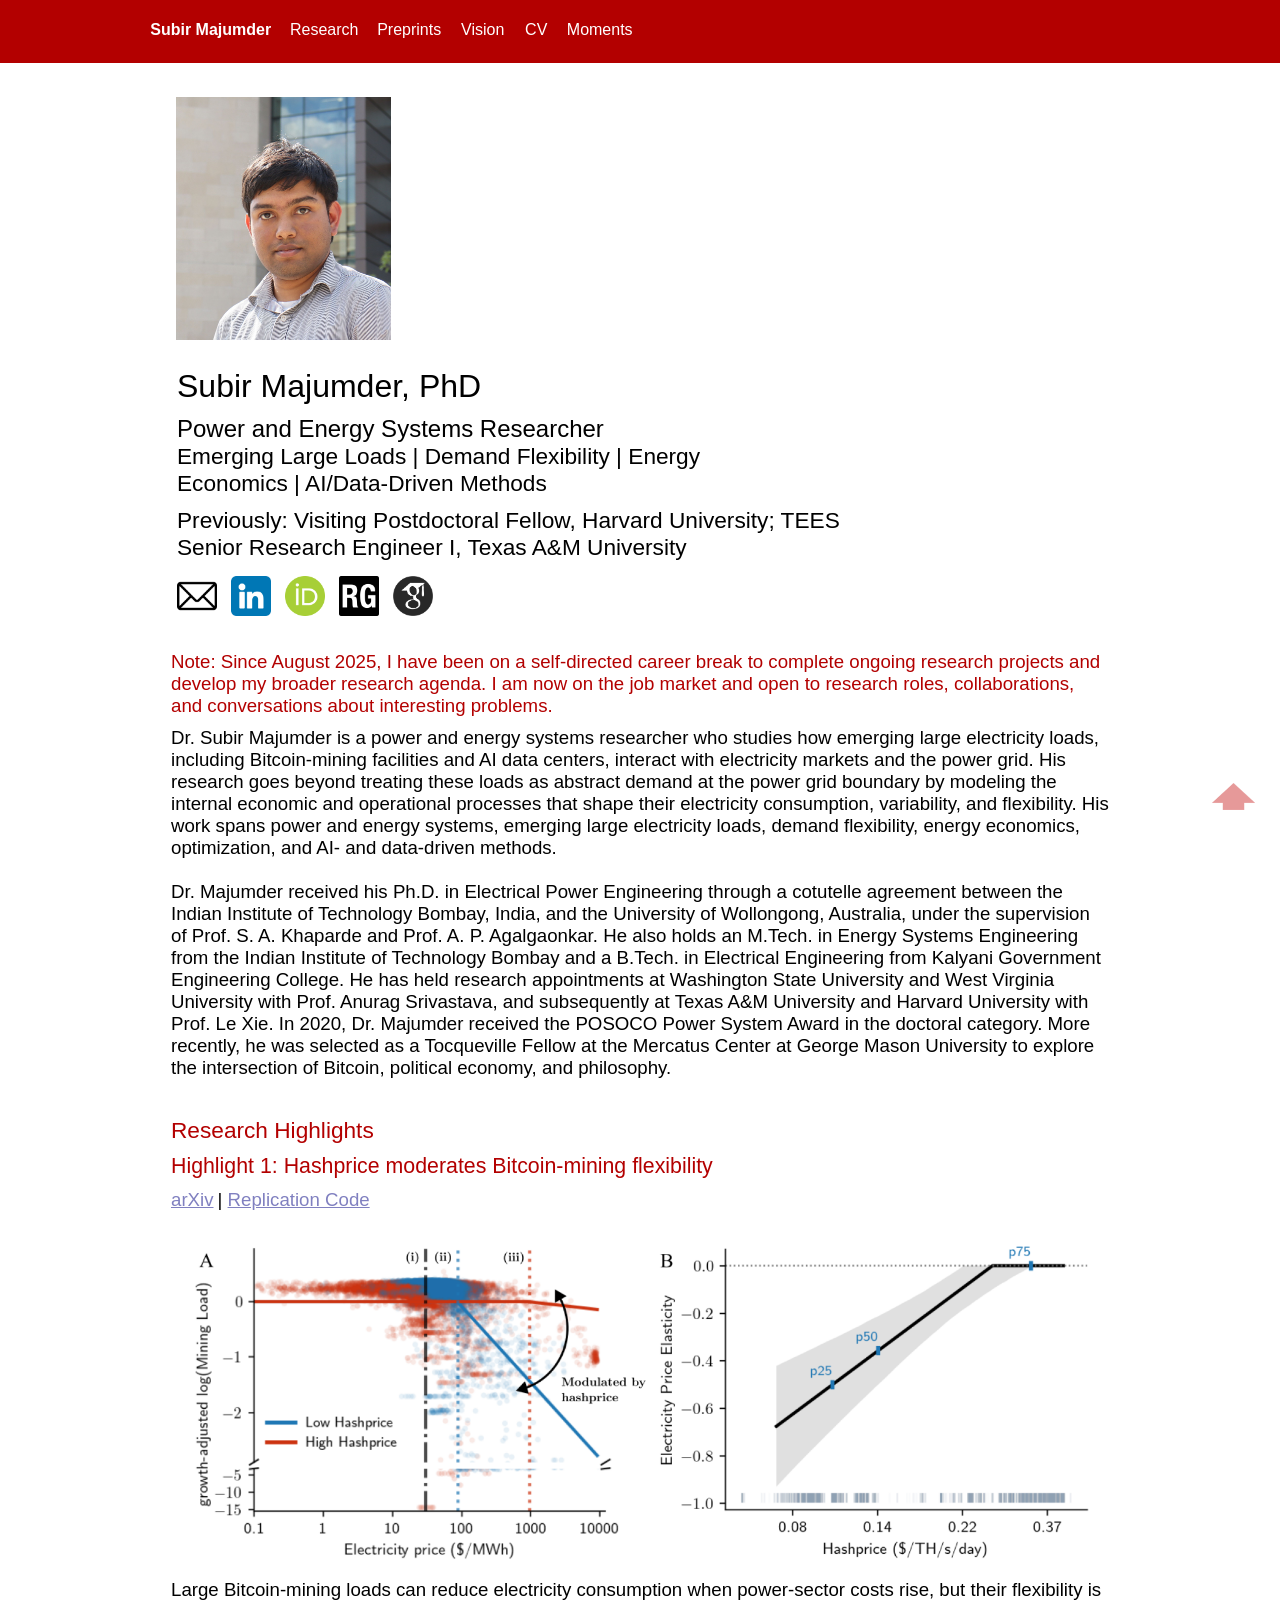
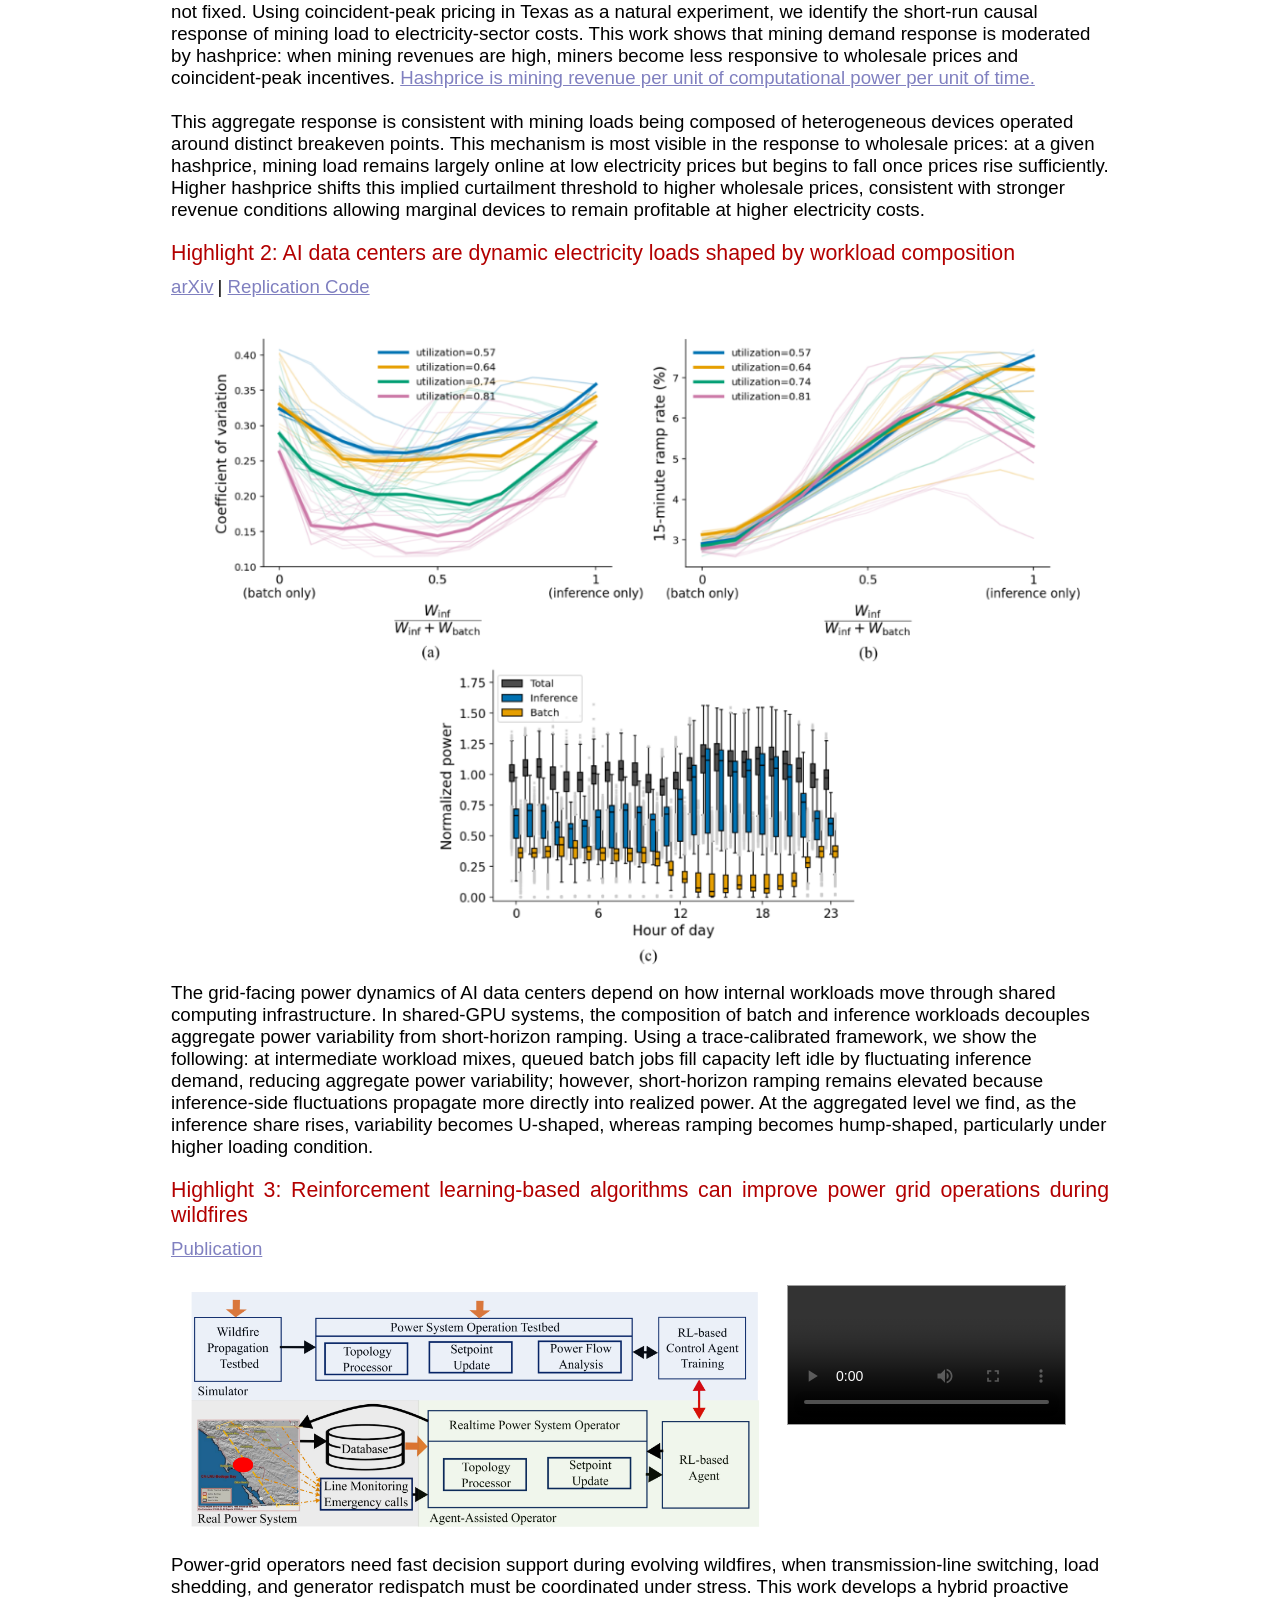
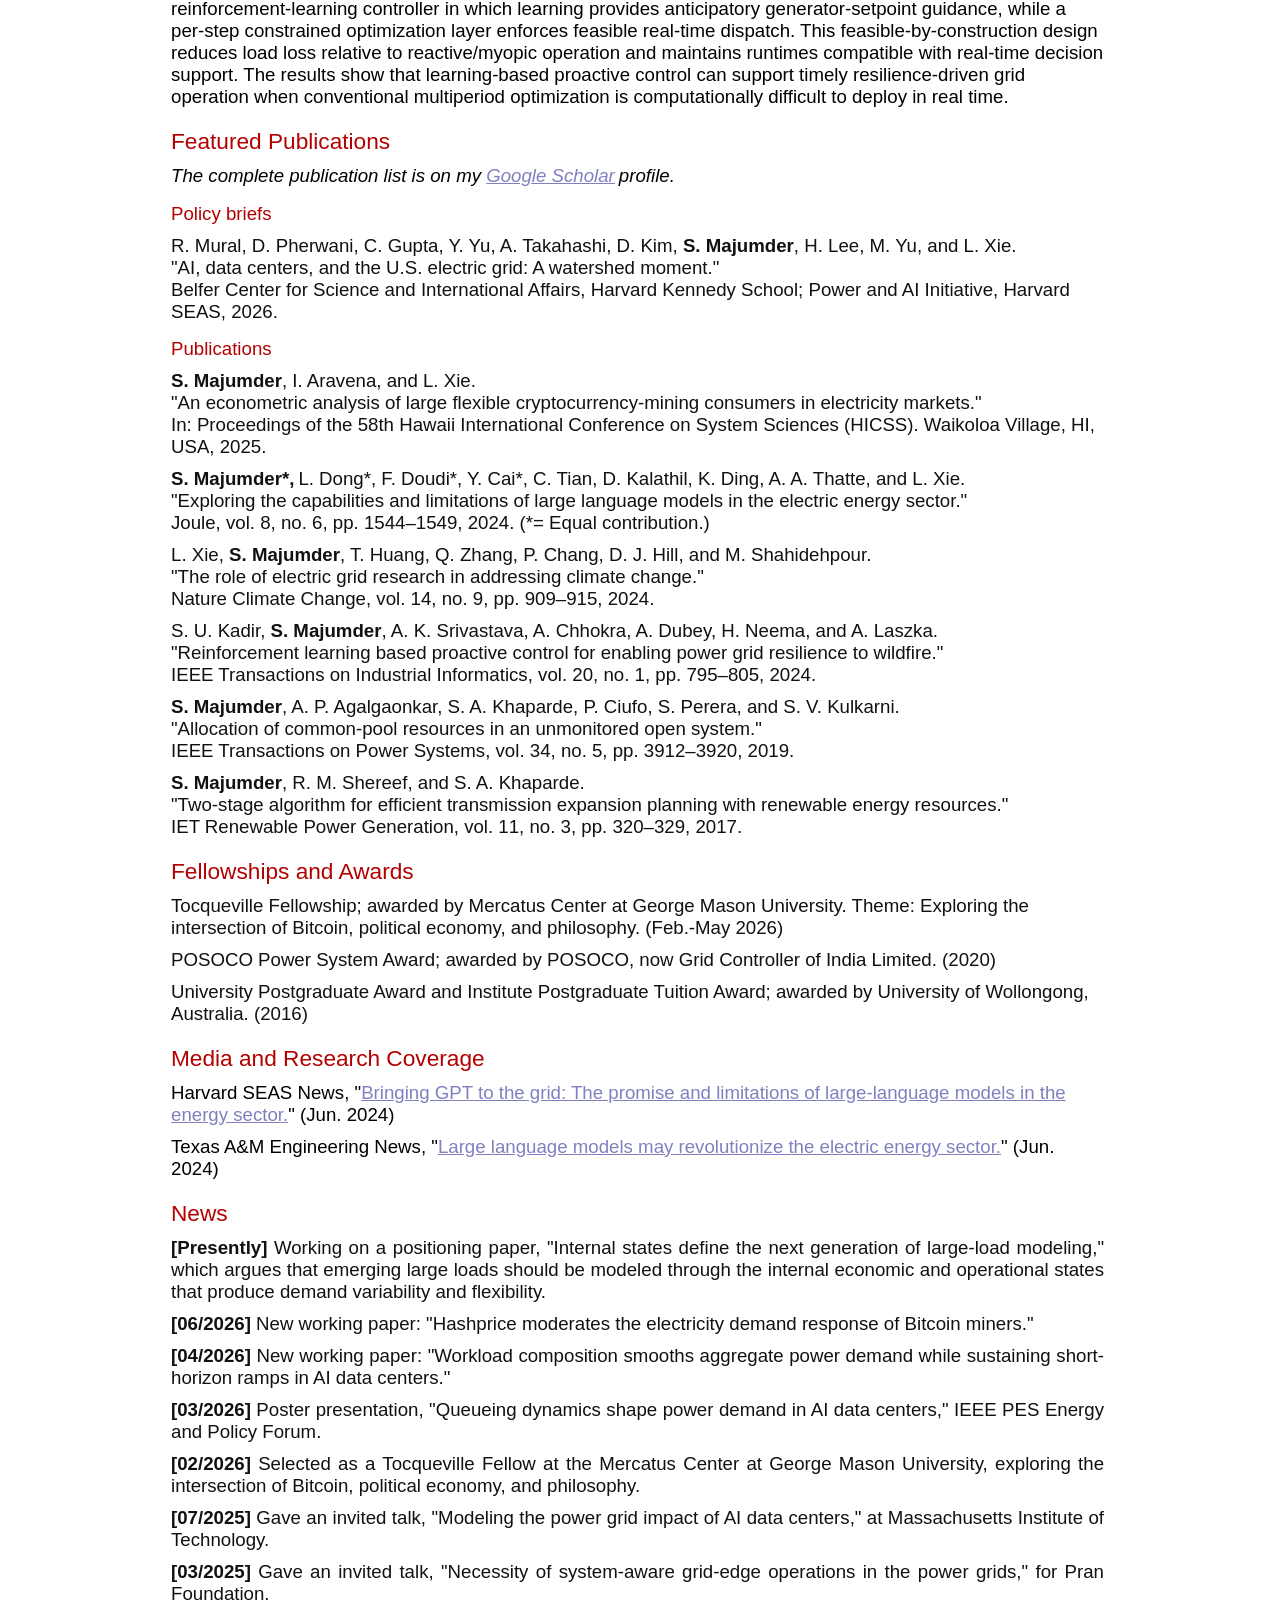
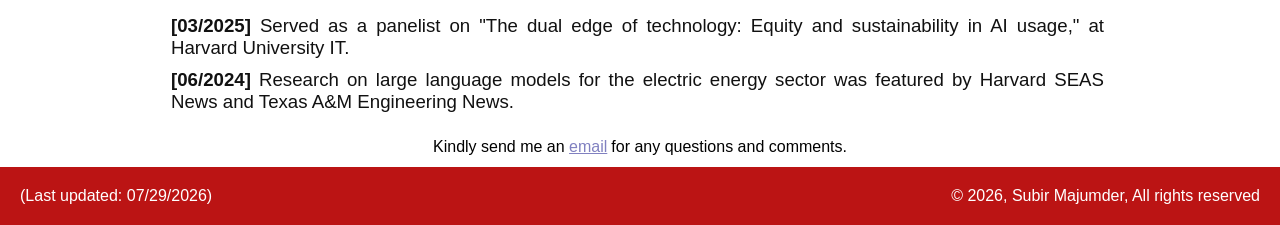
==== index.html @ d14f9941 "Add files via upload" ====
<!DOCTYPE html>
<html lang="en-US"> 
<head>
	<meta charset="utf-8">
	<meta name="viewport" content="width=device-width, initial-scale=1">
	<meta name="generator" content="RocketCake">
<script type="application/ld+json">
{
  "@context": "https://schema.org",
  "@type": "ProfilePage",
  "@id": "https://subirmajumder.com/#profilepage",
  "url": "https://subirmajumder.com/",
  "name": "Subir Majumder | Power and Energy Systems Researcher",
  "mainEntity": {
    "@type": "Person",
    "@id": "https://subirmajumder.com/#subir-majumder",
    "name": "Subir Majumder",
    "honorificSuffix": "PhD",
    "jobTitle": "Power and Energy Systems Researcher",
    "url": "https://subirmajumder.com/",
    "image": {"@type": "ImageObject", "url": "https://subirmajumder.com/files/photo_of_subir_majumder_power_and_energy_systems_researcher.png"},
    "description": "Subir Majumder develops behaviorally realistic models for modern power grids. His research studies how real energy-system actors respond to incentives and constraints, and how those responses propagate through power-grid congestion, planning, and market outcomes.",
    "knowsAbout": [
      "Power systems",
      "Energy economics",
      "Electricity markets",
      "Demand flexibility",
      "Emerging large electricity loads",
      "AI data centers electricity demand",
      "Bitcoin mining electricity demand",
      "Causal inference",
      "Transmission planning",
      "Power grid resilience",
      "Distributed energy resources"
    ],
    "sameAs": [
      "https://orcid.org/0000-0003-0237-8376",
      "https://scholar.google.com/citations?hl=en&user=xKdq90MAAAAJ",
      "https://www.linkedin.com/in/subirmajumder06672/",
      "https://www.researchgate.net/profile/Subir-Majumder-2",
      "https://www.webofscience.com/wos/author/record/3773933",
      "https://www.semanticscholar.org/author/Subir-Majumder/2267739536",
      "https://www.wikidata.org/wiki/Q131841349"
    ]
  }
}
</script>

<meta property="og:title" content="Subir Majumder | Power and Energy Systems Researcher">
<meta property="og:description" content="Subir Majumder studies emerging large electricity loads, demand flexibility, energy economics, and AI/data-driven methods for power and energy systems.">
<meta property="og:type" content="profile">
<meta property="og:url" content="https://subirmajumder.com/">
<meta property="og:image" content="https://subirmajumder.com/files/photo_of_subir_majumder_power_and_energy_systems_researcher.png">
<meta name="twitter:card" content="summary_large_image">

<meta name="description" content="Subir Majumder, PhD, is a power and energy systems researcher studying emerging large electricity loads, energy economics, and AI/data-driven methods.">
<link rel="canonical" href="https://subirmajumder.com/">
<link rel="icon" type="image/x-icon" href="favicon.ico">

	<title>Subir Majumder | Power and Energy Systems Researcher</title>
	<meta name="keywords" content="Subir Majumder, power systems, energy economics, emerging large loads, AI data centers, Bitcoin mining, demand flexibility, AI and data-driven methods, causal inference, power grid resilience, power system planning" />
	<link rel="stylesheet" type="text/css" href="index_html.css?h=e7cb3d77">
</head>
<body>
<div class="textstyle1">
<div id="container_76e14b1"><div id="container_76e14b1_padding" ><div class="textstyle2"><div id="container_5b9f01e"><div class="textstyle1"><div id="menu_37724ad4"><div  class="menuholder1"><a href="javascript:void(0);" tabindex="-1" aria-label="&#8801;" >
	<div id="menuentry_6361221a"  class="menustyle1 menu_37724ad4_mainMenuEntry mobileEntry">
		<div class="menuentry_text1">
  <span class="textstyle3">&#8801;</span>
		</div>
	</div>
</a>
<a href="index.html#top_index" style="text-decoration:none" tabindex="-1">
	<div id="menuentry_3429f2c6"  class="menustyle2 menu_37724ad4_mainMenuEntry normalEntry">
		<div class="menuentry_text2">
  <span class="textstyle4">Subir Majumder</span>
		</div>
	</div>
</a>
<a href="index.html#research_link" style="text-decoration:none" tabindex="-1">
	<div id="menuentry_7f2cc2bd"  class="menustyle3 menu_37724ad4_mainMenuEntry normalEntry">
		<div class="menuentry_text3">
  <span class="textstyle5">Research</span>
		</div>
	</div>
</a>
<a href="preprints.html" style="text-decoration:none" tabindex="-1">
	<div id="menuentry_5da733e5"  class="menustyle4 menu_37724ad4_mainMenuEntry normalEntry">
		<div class="menuentry_text3">
  <span class="textstyle5">Preprints</span>
		</div>
	</div>
</a>
<a href="vision.html" style="text-decoration:none" tabindex="-1">
	<div id="menuentry_56fb2974"  class="menustyle5 menu_37724ad4_mainMenuEntry normalEntry">
		<div class="menuentry_text3">
  <span class="textstyle5">Vision</span>
		</div>
	</div>
</a>
<a href="cv.html" style="text-decoration:none" tabindex="-1">
	<div id="menuentry_6fab26cd"  class="menustyle6 menu_37724ad4_mainMenuEntry normalEntry">
		<div class="menuentry_text3">
  <span class="textstyle5">CV</span>
		</div>
	</div>
</a>
<a href="moments.html" style="text-decoration:none" tabindex="-1">
	<div id="menuentry_377f9bd"  class="menustyle7 menu_37724ad4_mainMenuEntry normalEntry">
		<div class="menuentry_text3">
  <span class="textstyle5">Moments</span>
		</div>
	</div>
</a>

	<script type="text/javascript" src="files/wsp_menu.js"></script>
	<script type="text/javascript">
		var js_menu_37724ad4= new wsp_menu('menu_37724ad4', 'menu_37724ad4', 10, null, true, {generateAriaLabels: true, setUsefulTabIndices: true, mobileMenuIsFullscreen: true, mobileMenuCloseButtonColor: '#C8C8C8', menuPaddingUsed: 10, mobileMenuAnimations: ['fadeMenus'], closeWhenMouseOut: false} );

		js_menu_37724ad4.createMenuForItem('menuentry_6361221a', ["  <span class=\"textstyle6\">Subir Majumder</span> ", 'index.html#top_index', '',
		                                   "  <span class=\"textstyle6\">Research</span> ", 'index.html#research_link', '',
		                                   "  <span class=\"textstyle6\">Preprints</span> ", 'preprints.html', '',
		                                   "  <span class=\"textstyle6\">Vision</span> ", 'vision.html', '',
		                                   "  <span class=\"textstyle6\">CV</span> ", 'cv.html', '',
		                                   "  <span class=\"textstyle6\">Moments</span> ", 'moments.html', '']
		                                   , true);
		js_menu_37724ad4.createMenuForItem('menuentry_3429f2c6', []);
		js_menu_37724ad4.createMenuForItem('menuentry_7f2cc2bd', []);
		js_menu_37724ad4.createMenuForItem('menuentry_5da733e5', []);
		js_menu_37724ad4.createMenuForItem('menuentry_56fb2974', []);
		js_menu_37724ad4.createMenuForItem('menuentry_6fab26cd', []);
		js_menu_37724ad4.createMenuForItem('menuentry_377f9bd', []);

	</script>
</div></div></div>
</div></div>
<div style="clear:both"></div></div></div>  </div>
<div class="textstyle2">
<div id="container_552408e5"><div id="container_552408e5_padding" ><div class="textstyle1"><div id="container_73b30d23"><div class="textstyle1"><div id="anchor_663758dc"><a name="top_index"></a></div>
<span class="textstyle7"><br/></span><div id="container_2a61ec85"><div id="container_2a61ec85_padding" ><div class="textstyle1"><div id="container_5582b55d"><div id="container_5582b55d_padding" ><div class="textstyle1"><img src="files/subir_majumder.jpg" id="img_4e73bd93" alt="Subir Majumder, power and energy systems researcher" title="Subir Majumder, power and energy systems researcher" /></div>
<div style="clear:both"></div></div></div><div id="container_36587bb1"><div id="container_36587bb1_padding" ><div class="textstyle1"><div id="container_35b02c28"><div id="container_35b02c28_padding" ><div class="textstyle1"><div id="container_676b9e73"><div id="container_676b9e73_padding" ><div class="textstyle1"><h1 id="heading_75d46a7">Subir Majumder, PhD</h1></div>
<div style="clear:both"></div></div></div><div id="container_3b80eab8"><div id="container_3b80eab8_padding" ><div class="textstyle1"><h2 id="heading_71f9538b">Power and Energy Systems Researcher</h2>  <span class="textstyle8"><br/>Emerging Large Loads | Demand Flexibility | Energy Economics | AI/Data-Driven Methods<br/></span>
</div>
<div style="clear:both"></div></div></div><div id="container_5e7d0601"><div id="container_5e7d0601_padding" ><div class="textstyle1">  <span class="textstyle8">Previously: Visiting Postdoctoral Fellow, Harvard University; TEES Senior Research Engineer I, Texas A&amp;M University<br/></span>
</div>
</div></div><div id="container_69faefac"><div id="container_69faefac_padding" ><div class="textstyle1"><div id="container_76658432"><div id="container_76658432_padding" ><div class="textstyle1">  <a href="mailto:research@subirmajumder.com" target="_blank"><img src="files/mail.png" id="img_584ee4b0" alt="Email" title="Email" border="0" /></a>
  <a href="https://www.linkedin.com/in/subirmajumder06672/" target="_blank"><img src="files/linkedin.png" id="img_5cc14121" alt="Linkedin" title="Linkedin" border="0" /></a>
  <a href="https://orcid.org/0000-0003-0237-8376" target="_blank"><img src="files/orcid.png" id="img_2ed47a2b" alt="ORCID" title="ORCID" border="0" /></a>
  <a href="https://www.researchgate.net/profile/Subir-Majumder-2" target="_blank"><img src="files/researchgate.png" id="img_46238aeb" alt="ResearchGate" title="ResearchGate" border="0" /></a>
  <a href="https://scholar.google.com/citations?hl=en&user=xKdq90MAAAAJ" target="_blank"><img src="files/googlescholar.png" id="img_49f2294d" alt="Google Scholar" title="Google Scholar" border="0" /></a>
</div>
<div style="clear:both"></div></div></div></div>
<div style="clear:both"></div></div></div></div>
<div style="clear:both"></div></div></div></div>
<div style="clear:both"></div></div></div></div>
<div style="clear:both"></div></div></div></div>
</div><div id="container_551de3f4"><div id="container_551de3f4_padding" ><div class="textstyle1"><div id="container_4af313e1"><div class="textstyle1"><div id="container_764e56f6"><div id="container_764e56f6_padding" ><div class="textstyle1">  <span class="textstyle9">Note: Since August 2025, I have been on a self-directed career break to complete ongoing research projects and develop my broader research agenda. I am now on the job market and open to research roles, collaborations, and conversations about interesting problems. <br/></span>
</div>
</div></div><div id="container_79deed77"><div id="container_79deed77_padding" ><div class="textstyle1">  <span class="textstyle10">Dr. Subir Majumder is a power and energy systems researcher who studies how emerging large electricity loads, including Bitcoin-mining facilities and AI data centers, interact with electricity markets and the power grid. His research goes beyond treating these loads as abstract demand at the power grid boundary by modeling the internal economic and operational processes that shape their electricity consumption, variability, and flexibility. His work spans power and energy systems, emerging large electricity loads, demand flexibility, energy economics, optimization, and AI- and data-driven methods.<br/> <br/>Dr. Majumder received his Ph.D. in Electrical Power Engineering through a cotutelle agreement between the Indian Institute of Technology Bombay, India, and the University of Wollongong, Australia, under the supervision of Prof. S. A. Khaparde and Prof. A. P. Agalgaonkar. He also holds an M.Tech. in Energy Systems Engineering from the Indian Institute of Technology Bombay and a B.Tech. in Electrical Engineering from Kalyani Government Engineering College. He has held research appointments at Washington State University and West Virginia University with Prof. Anurag Srivastava, and subsequently at Texas A&amp;M University and Harvard University with Prof. Le Xie. In 2020, Dr. Majumder received the POSOCO Power System Award in the doctoral category. More recently, he was selected as a Tocqueville Fellow at the Mercatus Center at George Mason University to explore the intersection of Bitcoin, political economy, and philosophy.</span>
</div>
</div></div></div>
</div></div>
<div style="clear:both"></div></div></div><div id="container_5db676ef"><div id="container_5db676ef_padding" ><div class="textstyle1"><div id="anchor_3ed8adb4"><a name="research_link"></a></div>
<div id="container_1f405828"><div id="container_1f405828_padding" ><div class="textstyle1"><h2 id="heading_1cab4bd">Research Highlights</h2></div>
<div style="clear:both"></div></div></div><div id="container_643da07c"><div id="container_643da07c_padding" ><div class="textstyle1"><h3 id="heading_17e97efb">Highlight 1: Hashprice moderates Bitcoin-mining flexibility</h3></div>
<div style="clear:both"></div></div></div><div id="container_26bf519f"><div id="container_26bf519f_padding" ><div class="textstyle1">  <span class="textstyle10"><a href="https://arxiv.org/abs/2606.00587" target="_blank" class="wsp1b8ee855">arXiv</a></span>
  <span class="textstyle10"> | </span>
  <span class="textstyle10"><a href="https://doi.org/10.5281/zenodo.20272757" target="_blank" class="wsp1b8ee855">Replication Code</a></span>
</div>
</div></div><div id="container_beceab"><div id="container_beceab_padding" ><div class="textstyle1"><img src="files/hashprice_moderates_mining_demand_response_to_electricity_prices.png" width="1597" height="593" id="img_796b6a88" alt="Bitcoin-mining load exhibits threshold-like wholesale-electricity-price responsiveness." title="Bitcoin-mining load exhibits threshold-like wholesale-electricity-price responsiveness." /></div>
<div style="clear:both"></div></div></div><div id="container_6b42228"><div id="container_6b42228_padding" ><div class="textstyle1">  <span class="textstyle10">Large Bitcoin-mining loads can reduce electricity consumption when power-sector costs rise, but their flexibility is not fixed. Using coincident-peak pricing in Texas as a natural experiment, we identify the short-run causal response of mining load to electricity-sector costs. This work shows that mining demand response is moderated by hashprice: when mining revenues are high, miners become less responsive to wholesale prices and coincident-peak incentives. </span>
  <span class="textstyle10"><a href="https://docs.luxor.tech/hashrateindex/hashprice" class="wsp1b8ee855">Hashprice is mining revenue per unit of computational power per unit of time. </a></span>
  <span class="textstyle10"><br/><br/>This aggregate response is consistent with mining loads being composed of heterogeneous devices operated around distinct breakeven points. This mechanism is most visible in the response to wholesale prices: at a given hashprice, mining load remains largely online at low electricity prices but begins to fall once prices rise sufficiently. Higher hashprice shifts this implied curtailment threshold to higher wholesale prices, consistent with stronger revenue conditions allowing marginal devices to remain profitable at higher electricity costs.<br/></span>
</div>
</div></div></div>
<div style="clear:both"></div></div></div><div id="container_163993fd"><div id="container_163993fd_padding" ><div class="textstyle1"><div id="container_3d093fdc"><div id="container_3d093fdc_padding" ><div class="textstyle1"><h3 id="heading_21563e35">Highlight 2: AI data centers are dynamic electricity loads shaped by workload composition</h3></div>
<div style="clear:both"></div></div></div><div id="container_709dbfbd"><div id="container_709dbfbd_padding" ><div class="textstyle1">  <span class="textstyle10"><a href="https://arxiv.org/abs/2604.10769" target="_blank" class="wsp1b8ee855">arXiv</a></span>
  <span class="textstyle10"> | </span>
  <span class="textstyle10"><a href="https://doi.org/10.5281/zenodo.19463785" target="_blank" class="wsp1b8ee855">Replication Code</a></span>
  <span class="textstyle10"> </span>
</div>
</div></div><div id="container_4585d871"><div id="container_4585d871_padding" ><div class="textstyle1"><img src="files/ai_data_centers_are_dynamic_electricity_loads_shaped_by_workload_composition.png" width="965" height="680" id="img_5f7c0261" alt="Hybrid AI data center power varies nonlinearly with workload composition" title="Hybrid AI data center power varies nonlinearly with workload composition" /></div>
<div style="clear:both"></div></div></div><div id="container_c1d776f"><div id="container_c1d776f_padding" ><div class="textstyle1">  <span class="textstyle10">The grid-facing power dynamics of AI data centers depend on how internal workloads move through shared computing infrastructure. In shared-GPU systems, the composition of batch and inference workloads decouples aggregate power variability from short-horizon ramping. Using a trace-calibrated framework, we show the following: at intermediate workload mixes, queued batch jobs fill capacity left idle by fluctuating inference demand, reducing aggregate power variability; however, short-horizon ramping remains elevated because inference-side fluctuations propagate more directly into realized power. At the aggregated level we find, as the inference share rises, variability becomes U-shaped, whereas ramping becomes hump-shaped, particularly under higher loading condition.<br/></span>
</div>
</div></div></div>
<div style="clear:both"></div></div></div><div id="container_3cbd9cba"><div id="container_3cbd9cba_padding" ><div class="textstyle1"><div id="container_3cb2c418"><div id="container_3cb2c418_padding" ><div class="textstyle1"><h3 id="heading_755b767a">Highlight 3: Reinforcement learning-based algorithms can improve power grid operations during wildfires</h3></div>
<div style="clear:both"></div></div></div><div id="container_3c62bcba"><div id="container_3c62bcba_padding" ><div class="textstyle1">  <span class="textstyle10"><a href="https://ieeexplore.ieee.org/abstract/document/10091911/" target="_blank" class="wsp1b8ee855">Publication</a></span>
  <span class="textstyle10"> </span>
</div>
</div></div><div id="container_3e2bedd0"><div id="container_3e2bedd0_padding" ><div class="textstyle1"><div id="container_72cd1e25"><div id="container_72cd1e25_padding" ><div class="textstyle1"><div id="container_4a63b54"><div id="container_4a63b54_padding" ><div class="textstyle1"><img src="files/reinforcement_learning_based_algorithms_can_improve_power_grid_operations_during__wildfires.png" width="1055" height="447" id="img_5cda6e48" alt="Overview of the hybrid reinforcement-learning framework integrating wildfire propagation with power-system operational response." title="Overview of the hybrid reinforcement-learning framework integrating wildfire propagation with power-system operational response." /></div>
<div style="clear:both"></div></div></div><div id="container_298007f1"><div id="container_298007f1_padding" ><div class="textstyle1"><video  id="video_50b1b37e" src="files/rl_control_wildfire_simulation_result.mp4" controls="controls"  autoplay="autoplay"  loop="true" >
Your browser does not support the video element.
</video></div>
<div style="clear:both"></div></div></div></div>
<div style="clear:both"></div></div></div><div id="container_16884fa5"><div id="container_16884fa5_padding" ><div class="textstyle1">  <span class="textstyle10">Power-grid operators need fast decision support during evolving wildfires, when transmission-line switching, load shedding, and generator redispatch must be coordinated under stress. This work develops a hybrid proactive reinforcement-learning controller in which learning provides anticipatory generator-setpoint guidance, while a per-step constrained optimization layer enforces feasible real-time dispatch. This feasible-by-construction design reduces load loss relative to reactive/myopic operation and maintains runtimes compatible with real-time decision support. The results show that learning-based proactive control can support timely resilience-driven grid operation when conventional multiperiod optimization is computationally difficult to deploy in real time.<br/></span>
</div>
</div></div></div>
<div style="clear:both"></div></div></div></div>
<div style="clear:both"></div></div></div><div id="container_4ac6bdc2"><div id="container_4ac6bdc2_padding" ><div class="textstyle1"><h2 id="heading_7be0224f"><span id="heading_7be0224f_padding" >Featured Publications</span></h2></div>
<div style="clear:both"></div></div></div><div id="container_7c297ee2"><div id="container_7c297ee2_padding" ><div class="textstyle1"><div id="container_7472631f"><div id="container_7472631f_padding" ><div class="textstyle1">  <span class="textstyle11">The complete publication list is on my </span>
  <span class="textstyle11"><a href="https://scholar.google.com/citations?hl=en&user=xKdq90MAAAAJ&view_op=list_works&sortby=pubdate" target="_blank" class="wsp1b8ee855">Google Scholar</a></span>
  <span class="textstyle11"> profile.</span>
</div>
</div></div></div>
<div style="clear:both"></div></div></div><div id="container_26596a9f"><div id="container_26596a9f_padding" ><div class="textstyle1"><div id="container_3d361333"><div id="container_3d361333_padding" ><div class="textstyle1"><h3 id="heading_20a3c36a"><span id="heading_20a3c36a_padding" >Policy briefs</span></h3></div>
<div style="clear:both"></div></div></div><div id="container_5eb5acf1"><div id="container_5eb5acf1_padding" ><div class="textstyle1">  <span class="textstyle12">R. Mural, D. Pherwani, C. Gupta, Y. Yu, A. Takahashi, D. Kim, </span>
<span class="textstyle13">S. Majumder</span><span class="textstyle12">, H. Lee, M. Yu, and L. Xie.<br/>&quot;AI, data centers, and the U.S. electric grid: A watershed moment.&quot;<br/>Belfer Center for Science and International Affairs, Harvard Kennedy School; Power and AI Initiative, Harvard SEAS, 2026.<br/></span></div>
</div></div></div>
<div style="clear:both"></div></div></div><div id="container_1ae97410"><div id="container_1ae97410_padding" ><div class="textstyle1"><div id="container_3c450053"><div id="container_3c450053_padding" ><div class="textstyle1"><h3 id="heading_2c76a891">Publications</h3></div>
<div style="clear:both"></div></div></div><div id="container_1d9477ee"><div id="container_1d9477ee_padding" ><div class="textstyle1"><span class="textstyle13">S. Majumder</span><span class="textstyle12">, I. Aravena, and L. Xie.<br/>&quot;An econometric analysis of large flexible cryptocurrency-mining consumers in electricity markets.&quot;<br/>In: Proceedings of the 58th Hawaii International Conference on System Sciences (HICSS). Waikoloa Village, HI, USA, 2025.</span></div>
</div></div><div id="container_3cb8394b"><div id="container_3cb8394b_padding" ><div class="textstyle1">  <span class="textstyle13">S. Majumder*,</span>
  <span class="textstyle12"> L. Dong*, F. Doudi*, Y. Cai*, C. Tian, D. Kalathil, K. Ding, A. A. Thatte, and L. Xie.<br/>&quot;Exploring the capabilities and limitations of large language models in the electric energy sector.&quot;<br/>Joule, vol. 8, no. 6, pp. 1544&#8211;1549, 2024. (*= Equal contribution.)<br/></span>
</div>
</div></div><div id="container_2650ee2c"><div id="container_2650ee2c_padding" ><div class="textstyle1">  <span class="textstyle12">L. Xie, </span>
<span class="textstyle13">S. Majumder</span><span class="textstyle12">, T. Huang, Q. Zhang, P. Chang, D. J. Hill, and M. Shahidehpour.<br/>&quot;The role of electric grid research in addressing climate change.&quot;<br/>Nature Climate Change, vol. 14, no. 9, pp. 909&#8211;915, 2024.<br/></span></div>
</div></div><div id="container_4685e3dd"><div id="container_4685e3dd_padding" ><div class="textstyle1">  <span class="textstyle12">S. U. Kadir, </span>
<span class="textstyle13">S. Majumder</span><span class="textstyle12">, A. K. Srivastava, A. Chhokra, A. Dubey, H. Neema, and A. Laszka.<br/>&quot;Reinforcement learning based proactive control for enabling power grid resilience to wildfire.&quot;<br/>IEEE Transactions on Industrial Informatics, vol. 20, no. 1, pp. 795&#8211;805, 2024.<br/></span></div>
</div></div><div id="container_7e75adb9"><div id="container_7e75adb9_padding" ><div class="textstyle1"><span class="textstyle13">S. Majumder</span><span class="textstyle12">, A. P. Agalgaonkar, S. A. Khaparde, P. Ciufo, S. Perera, and S. V. Kulkarni.<br/>&quot;Allocation of common-pool resources in an unmonitored open system.&quot;<br/>IEEE Transactions on Power Systems, vol. 34, no. 5, pp. 3912&#8211;3920, 2019.<br/></span></div>
</div></div><div id="container_730b22b1"><div id="container_730b22b1_padding" ><div class="textstyle1"><span class="textstyle13">S. Majumder</span><span class="textstyle12">, R. M. Shereef, and S. A. Khaparde.<br/>&quot;Two-stage algorithm for efficient transmission expansion planning with renewable energy resources.&quot;<br/>IET Renewable Power Generation, vol. 11, no. 3, pp. 320&#8211;329, 2017.<br/></span></div>
</div></div></div>
<div style="clear:both"></div></div></div><div id="container_2e028264"><div id="container_2e028264_padding" ><div class="textstyle1"><h2 id="heading_7e96cf54"><span id="heading_7e96cf54_padding" >Fellowships and Awards</span></h2></div>
<div style="clear:both"></div></div></div><div id="container_6e0675"><div id="container_6e0675_padding" ><div class="textstyle1"><div id="container_50dae1cc"><div id="container_50dae1cc_padding" ><div class="textstyle1">  <span class="textstyle12">Tocqueville Fellowship; awarded by Mercatus Center at George Mason University. Theme: Exploring the intersection of Bitcoin, political economy, and philosophy. (Feb.-May 2026)</span>
</div>
</div></div><div id="container_532f1e3d"><div id="container_532f1e3d_padding" ><div class="textstyle1">  <span class="textstyle12">POSOCO Power System Award; awarded by POSOCO, now Grid Controller of India Limited. (2020)</span>
</div>
</div></div><div id="container_f1147c1"><div id="container_f1147c1_padding" ><div class="textstyle1">  <span class="textstyle12">University Postgraduate Award and Institute Postgraduate Tuition Award; awarded by University of Wollongong, Australia. (2016)</span>
</div>
</div></div></div>
<div style="clear:both"></div></div></div><div id="container_40d3546c"><div id="container_40d3546c_padding" ><div class="textstyle1"><h2 id="heading_5a7a8dd7"><span id="heading_5a7a8dd7_padding" >Media and Research Coverage</span></h2></div>
<div style="clear:both"></div></div></div><div id="container_7ef63e15"><div id="container_7ef63e15_padding" ><div class="textstyle1"><div id="container_7d9d7b65"><div id="container_7d9d7b65_padding" ><div class="textstyle1"><span class="textstyle10">Harvard SEAS News, &quot;</span><span class="textstyle10"><a href="https://seas.harvard.edu/news/bringing-gpt-grid" target="_blank" class="wsp1b8ee855">Bringing GPT to the grid: The promise and limitations of large-language models in the energy sector.</a></span><span class="textstyle10">&quot; (Jun. 2024)</span></div>
</div></div><div id="container_17bbb8a0"><div id="container_17bbb8a0_padding" ><div class="textstyle1"><span class="textstyle10">Texas A&amp;M Engineering News, &quot;</span><span class="textstyle10"><a href="https://engineering.tamu.edu/news/2024/06/large-language-models-may-revolutionize-the-electric-energy-sector.html" class="wsp1b8ee855">Large language models may revolutionize the electric energy sector.</a></span><span class="textstyle10">&quot; (Jun. 2024)</span></div>
</div></div></div>
<div style="clear:both"></div></div></div><div id="container_2ba1a73d"><div id="container_2ba1a73d_padding" ><div class="textstyle1"><h2 id="heading_7a4d7d91"><span id="heading_7a4d7d91_padding" >News</span></h2></div>
<div style="clear:both"></div></div></div><div id="container_b7c1ac0"><div id="container_b7c1ac0_padding" ><div class="textstyle1"><div id="container_ad9de2b"><div id="container_ad9de2b_padding" ><div class="textstyle14">  <span class="textstyle13">[Presently] </span>
  <span class="textstyle12">Working on a positioning paper, &quot;Internal states define the next generation of large-load modeling,&quot; which argues that emerging large loads should be modeled through the internal economic and operational states that produce demand variability and flexibility.<br/></span>
</div>
</div></div><div id="container_3486c8b4"><div id="container_3486c8b4_padding" ><div class="textstyle14">  <span class="textstyle13">[06/2026] </span>
  <span class="textstyle12">New working paper: &quot;Hashprice moderates the electricity demand response of Bitcoin miners.&quot;<br/></span>
</div>
</div></div><div id="container_7ffe1c58"><div id="container_7ffe1c58_padding" ><div class="textstyle14">  <span class="textstyle13">[04/2026] </span>
  <span class="textstyle12">New working paper: &quot;Workload composition smooths aggregate power demand while sustaining short-horizon ramps in AI data centers.&quot;<br/></span>
</div>
</div></div><div id="container_188d94d0"><div id="container_188d94d0_padding" ><div class="textstyle14">  <span class="textstyle13">[03/2026] </span>
  <span class="textstyle12">Poster presentation, &quot;Queueing dynamics shape power demand in AI data centers,&quot; IEEE PES Energy and Policy Forum.<br/></span>
</div>
</div></div><div id="container_49bb288"><div id="container_49bb288_padding" ><div class="textstyle14">  <span class="textstyle13">[02/2026] </span>
  <span class="textstyle12">Selected as a Tocqueville Fellow at the Mercatus Center at George Mason University, exploring the intersection of Bitcoin, political economy, and philosophy.<br/></span>
</div>
</div></div><div id="container_552e5d0a"><div id="container_552e5d0a_padding" ><div class="textstyle14">  <span class="textstyle13">[07/2025] </span>
  <span class="textstyle12">Gave an invited talk, &quot;Modeling the power grid impact of AI data centers,&quot; at Massachusetts Institute of Technology.<br/></span>
</div>
</div></div><div id="container_3d54fa09"><div id="container_3d54fa09_padding" ><div class="textstyle14">  <span class="textstyle13">[03/2025] </span>
  <span class="textstyle12">Gave an invited talk, &quot;Necessity of system-aware grid-edge operations in the power grids,&quot; for Pran Foundation.<br/></span>
</div>
</div></div><div id="container_4fe1b22c"><div id="container_4fe1b22c_padding" ><div class="textstyle14">  <span class="textstyle13">[03/2025] </span>
  <span class="textstyle12">Served as a panelist on &quot;The dual edge of technology: Equity and sustainability in AI usage,&quot; at Harvard University IT.<br/></span>
</div>
</div></div><div id="container_1416f36e"><div id="container_1416f36e_padding" ><div class="textstyle14">  <span class="textstyle13">[06/2024] </span>
  <span class="textstyle12">Research on large language models for the electric energy sector was featured by Harvard SEAS News and Texas A&amp;M Engineering News.<br/></span>
</div>
</div></div></div>
<div style="clear:both"></div></div></div><div id="container_48848ad7"><div id="container_48848ad7_padding" ><div class="textstyle1"><div id="container_6c5c9d91"><div id="container_6c5c9d91_padding" ><div class="textstyle2">  <span class="textstyle7">Kindly send me an </span>
  <span class="textstyle7"><a href="mailto:research@subirmajumder.com" target="_blank" class="wsp1b8ee855">email</a></span>
  <span class="textstyle7"> for any questions and comments.<br/></span>
</div>
</div></div></div>
<div style="clear:both"></div></div></div></div>
<div style="clear:both"></div></div></div>  </div>
<div class="textstyle1">
<div id="container_2315a985"><div id="container_2315a985_padding" ><div class="textstyle1"><div id="container_5f1d6ae"><div id="container_5f1d6ae_padding" ><div class="textstyle1"><div id="container_6d072f31"><div id="container_6d072f31_padding" ><div class="textstyle1">  <span class="textstyle15">(Last updated: 07/29/2026)</span>
</div>
</div></div><div id="container_7c38fbe3"><div id="container_7c38fbe3_padding" ><div class="textstyle1"></div>
<div class="textstyle16">  <span class="textstyle15">&#169; 2026, Subir Majumder, All rights reserved</span>
</div>
</div></div></div>
<div style="clear:both"></div></div></div></div>
<div style="clear:both"></div></div></div><a href="index.html#top_index"><img src="files/back_to_top.png" id="img_76327f9e" alt="Back to top" title="Back to top" border="0" /></a>  </div>
</body>
</html>
---- index_html.css ----
h1, h2, h3 { margin:0; padding:0; font-weight:normal; font-style:normal; }
a { color:#5D5D9E; } 
a:visited { color:#5D5D9E; } 
a:active { color:#5C615E; } 
a:hover { color:#B2B3B4; } 
		a.wsp1b8ee855{ color:#8080C0; text-decoration: underline} 
		a.wsp1b8ee855:visited{ color:#0000FF; text-decoration: none} 
		a.wsp1b8ee855:active{ color:#111111; text-decoration: none} 
		a.wsp1b8ee855:hover{ color:#0000FF; text-decoration: underline} 
		a.wsp4d10d280{ color:#6E6E6E; text-decoration: none} 
		a.wsp4d10d280:visited{ color:#6E6E6E; text-decoration: none} 
		a.wsp4d10d280:active{ color:#6E6E6E; text-decoration: none} 
		a.wsp4d10d280:hover{ color:#999999; text-decoration: none} 
		a.wsp69ed8850{ color:#6E6E6E; text-decoration: underline} 
		a.wsp69ed8850:visited{ color:#6E6E6E; text-decoration: underline} 
		a.wsp69ed8850:active{ color:#6E6E6E; text-decoration: underline} 
		a.wsp69ed8850:hover{ color:#999999; text-decoration: underline} 
#menu_37724ad4 a { text-decoration: none; }
#menu_37724ad4_pane { background-color: #B30000; border: 1px solid #B30000; padding-top: 10px; padding-bottom: 10px; box-shadow: 2px 2px 6px 0px rgba(8, 8, 8, 0.784314); }
#menu_37724ad4_hr { background-color: #B30000; height: 1px; border: none; }
#menu_37724ad4_entry { padding-left: 10px; padding-right: 10px; padding-top: 3px; padding-bottom: 3px; }
#menu_37724ad4_entry:hover { background-color: #B30000; color: #FFFFFF !important; }
#menu_37724ad4_entry:hover span { color:#FFFFFF !important; }
		.menu_37724ad4_mainMenuEntry { text-align: center; }
		.menu_37724ad4_mainMenuEntry:hover {	background-color:#B30000; }
		.menu_37724ad4_mainMenuEntry:hover span {	color:#FFFFFF !important; }
		#menu_37724ad4 .mobileEntry { display: none; } 
		#menu_37724ad4 .normalEntry { display: block; } 
		@media only screen and (max-width:600px) { 
			#menu_37724ad4 .mobileEntry { display: block; } 
			#menu_37724ad4 .normalEntry { display: none; } 
		}
body { background-color:#FFFFFF; padding:0;  margin: 0; }
.textstyle1 { text-align:left; }
#container_76e14b1 { vertical-align: top; position:relative; display: inline-block; width:100%; min-height:50px; background-color:#B30000;  }
#container_76e14b1_padding { margin: 10px; display: block;  }
.textstyle2 { text-align:center; }
#container_5b9f01e { vertical-align: top; position:relative; display: inline-block; width:81%; min-height:43px; max-width:1200px; background:none;  }
#menu_37724ad4 { box-sizing: border-box; vertical-align: bottom; position:relative; display: inline-block; width:100%; height:38px; text-align:left; background-color:#B30000; border: 1px solid #B30000;  }
.menuholder1 { position: relative; overflow: hidden; width: 100%; height: 100%; }
.menustyle1 { position:absolute; width:37px; height:38px; left:10px;  }
.menuentry_text1 { position:absolute; top:0px; bottom:0px; left:0px; right:0px; margin-top:auto; margin-bottom:auto; margin-left:auto; margin-right:auto; height:33px;  }
.textstyle3 { font-size:22pt; font-family:Arial, Helvetica, sans-serif; color:#000000;  white-space: nowrap; }
.menustyle2 { position:absolute; width:140px; height:38px; left:10px;  }
.menuentry_text2 { position:absolute; top:0px; bottom:0px; left:0px; right:0px; margin-top:auto; margin-bottom:auto; margin-left:auto; margin-right:auto; height:19px;  }
.textstyle4 { font-size:12pt; font-family:Arial, Helvetica, sans-serif; color:#FFFFFF; font-weight:bold;  white-space: nowrap; }
.menustyle3 { position:absolute; width:87px; height:38px; left:150px;  }
.menuentry_text3 { position:absolute; top:0px; bottom:0px; left:0px; right:0px; margin-top:auto; margin-bottom:auto; margin-left:auto; margin-right:auto; height:18px;  }
.textstyle5 { font-size:12pt; font-family:Arial, Helvetica, sans-serif; color:#FFFFFF;  white-space: nowrap; }
.menustyle4 { position:absolute; width:83px; height:38px; left:237px;  }
.menustyle5 { position:absolute; width:64px; height:38px; left:320px;  }
.menustyle6 { position:absolute; width:43px; height:38px; left:384px;  }
.menustyle7 { position:absolute; width:84px; height:38px; left:427px;  }
.textstyle6 { font-size:12pt; font-family:Arial, Helvetica, sans-serif; color:#000000;  white-space: nowrap; }
#container_552408e5 { vertical-align: top; position:relative; display: inline-block; width:75%; min-height:4482px; max-width:1100px; background:none;  }
#container_552408e5_padding { margin: 1px; display: block;  }
#container_73b30d23 { vertical-align: top; position:relative; display: inline-block; width:100%; min-height:300px; max-width:1100px; background:none;  }
#anchor_663758dc { vertical-align: bottom; position:relative; display: inline-block;  }
.textstyle7 { font-size:12pt; font-family:Arial, Helvetica, sans-serif; color:#000000;  }
#container_2a61ec85 { vertical-align: top; position:relative; display: inline-block; width:100%; min-height:269px; background:none;  }
#container_2a61ec85_padding { margin: 5px; display: block;  }
#container_5582b55d { vertical-align: top; position:relative; display: inline-block; min-height:270px; background:none;  }
#container_5582b55d_padding { margin: 5px; display: block;  }
#img_4e73bd93 { vertical-align: bottom; position:relative; display: inline-block; margin:5px; height:93%; max-width:215px; background:none;  }
#container_36587bb1 { vertical-align: bottom; position:relative; display: inline-block; width:76%; min-height:279px; background:none;  }
#container_36587bb1_padding { margin: 5px; display: block;  }
#container_35b02c28 { vertical-align: top; position:relative; display: inline-block; width:99%; min-height:249px; background:none;  }
#container_35b02c28_padding { margin: 1px; display: block;  }
#container_676b9e73 { vertical-align: top; position:relative; display: inline-block; width:99%; min-width:295px; background:none;  }
#container_676b9e73_padding { margin: 5px; display: block;  }
#heading_75d46a7 { vertical-align: bottom; position:relative; display: inline-block; width:455px; background:none; font-size:24pt; font-family:Arial, Helvetica, sans-serif; color:#000000; text-align:left;  }
#container_3b80eab8 { vertical-align: top; position:relative; display: inline-block; width:92%; min-width:295px; background:none;  }
#container_3b80eab8_padding { margin: 5px; display: block;  }
#heading_71f9538b { vertical-align: bottom; position:relative; display: inline-block; background:none; font-size:18pt; font-family:Arial, Helvetica, sans-serif; color:#000000; text-align:left;  }
.textstyle8 { font-size:17pt; font-family:Arial, Helvetica, sans-serif; color:#000000;  }
#container_5e7d0601 { vertical-align: top; position:relative; display: inline-block; width:99%; min-width:295px; background:none;  }
#container_5e7d0601_padding { margin: 5px; display: block;  }
#container_69faefac { vertical-align: top; position:relative; display: inline-block; width:99%; min-height:51px; min-width:295px; background:none;  }
#container_69faefac_padding { margin: 5px; display: block;  }
#container_76658432 { vertical-align: top; position:relative; display: inline-block; width:65%; min-width:295px; background:none;  }
#container_76658432_padding { margin: 5px 5px 5px 0px; display: block;  }
#img_584ee4b0 { vertical-align: bottom; position:relative; display: inline-block; width:40px; height:40px; background:none;  }
#img_5cc14121 { vertical-align: bottom; position:relative; display: inline-block; margin:0px 0px 0px 10px; width:40px; height:40px; background:none;  }
#img_2ed47a2b { vertical-align: bottom; position:relative; display: inline-block; margin:0px 0px 0px 10px; width:40px; height:40px; background:none;  }
#img_46238aeb { vertical-align: bottom; position:relative; display: inline-block; margin:0px 0px 0px 10px; width:40px; height:40px; background:none;  }
#img_49f2294d { vertical-align: bottom; position:relative; display: inline-block; margin:0px 0px 0px 10px; width:40px; height:40px; background:none;  }
#container_551de3f4 { vertical-align: top; position:relative; display: inline-block; width:100%; min-height:351px; max-width:1100px; background:none;  }
#container_551de3f4_padding { margin: 5px; display: block;  }
#container_4af313e1 { vertical-align: top; position:relative; display: inline-block; width:100%; min-height:150px; background:none;  }
#container_764e56f6 { vertical-align: top; position:relative; display: inline-block; width:100%; min-height:40px; background:none;  }
#container_764e56f6_padding { margin: 5px; display: block;  }
.textstyle9 { font-size:14pt; font-family:Arial, Helvetica, sans-serif; color:#B30000;  }
#container_79deed77 { vertical-align: top; position:relative; display: inline-block; width:100%; background:none;  }
#container_79deed77_padding { margin: 5px; display: block;  }
.textstyle10 { font-size:14pt; font-family:Arial, Helvetica, sans-serif; color:#000000;  }
#container_5db676ef { vertical-align: top; position:relative; display: inline-block; width:100%; max-width:1100px; background:none;  }
#container_5db676ef_padding { margin: 5px; display: block;  }
#anchor_3ed8adb4 { vertical-align: bottom; position:relative; display: inline-block;  }
#container_1f405828 { vertical-align: top; position:relative; display: inline-block; width:100%; min-height:33px; background:none;  }
#container_1f405828_padding { margin: 5px; display: block;  }
#heading_1cab4bd { vertical-align: bottom; position:relative; display: inline-block; min-width:295px; background:none; font-size:17pt; font-family:Arial, Helvetica, sans-serif; color:#B30000; text-align:justify;  }
#container_643da07c { vertical-align: top; position:relative; display: inline-block; width:100%; background:none;  }
#container_643da07c_padding { margin: 5px; display: block;  }
#heading_17e97efb { vertical-align: bottom; position:relative; display: inline-block; background:none; font-size:16pt; font-family:Arial, Helvetica, sans-serif; color:#B30000; text-align:justify;  }
#container_26bf519f { vertical-align: top; position:relative; display: inline-block; width:100%; background:none;  }
#container_26bf519f_padding { margin: 5px; display: block;  }
#container_beceab { vertical-align: top; position:relative; display: inline-block; width:100%; min-height:150px; background:none;  }
#container_beceab_padding { margin: 5px; display: block;  }
#img_796b6a88 { vertical-align: bottom; position:relative; display: inline-block; width:100%; min-width:285px; background:none; height:auto;  }
#container_6b42228 { vertical-align: top; position:relative; display: inline-block; width:100%; background:none;  }
#container_6b42228_padding { margin: 5px; display: block;  }
#container_163993fd { vertical-align: top; position:relative; display: inline-block; width:100%; min-height:93px; max-width:1100px; background:none;  }
#container_163993fd_padding { margin: 5px; display: block;  }
#container_3d093fdc { vertical-align: top; position:relative; display: inline-block; width:100%; background:none;  }
#container_3d093fdc_padding { margin: 5px; display: block;  }
#heading_21563e35 { vertical-align: bottom; position:relative; display: inline-block; background:none; font-size:16pt; font-family:Arial, Helvetica, sans-serif; color:#B30000; text-align:justify;  }
#container_709dbfbd { vertical-align: top; position:relative; display: inline-block; width:100%; background:none;  }
#container_709dbfbd_padding { margin: 5px; display: block;  }
#container_4585d871 { vertical-align: top; position:relative; display: inline-block; width:100%; min-height:150px; background:none;  }
#container_4585d871_padding { margin: 10px; display: block;  }
#img_5f7c0261 { vertical-align: bottom; position:relative; display: inline-block; width:100%; min-width:285px; background:none; height:auto;  }
#container_c1d776f { vertical-align: top; position:relative; display: inline-block; width:100%; background:none;  }
#container_c1d776f_padding { margin: 5px; display: block;  }
#container_3cbd9cba { vertical-align: top; position:relative; display: inline-block; width:100%; min-height:74px; max-width:1100px; background:none;  }
#container_3cbd9cba_padding { margin: 5px; display: block;  }
#container_3cb2c418 { vertical-align: top; position:relative; display: inline-block; width:100%; min-height:32px; min-width:285px; background:none;  }
#container_3cb2c418_padding { margin: 5px; display: block;  }
#heading_755b767a { vertical-align: bottom; position:relative; display: inline-block; background:none; font-size:16pt; font-family:Arial, Helvetica, sans-serif; color:#B30000; text-align:justify;  }
#container_3c62bcba { vertical-align: top; position:relative; display: inline-block; width:100%; background:none;  }
#container_3c62bcba_padding { margin: 5px; display: block;  }
#container_3e2bedd0 { vertical-align: top; position:relative; display: inline-block; width:100%; min-width:285px; background:none;  }
#container_3e2bedd0_padding { margin: 5px 5px 5px 0px; display: block;  }
#container_72cd1e25 { vertical-align: top; position:relative; display: inline-block; width:100%; min-height:150px; background:none;  }
#container_72cd1e25_padding { margin: 5px; display: block;  }
#container_4a63b54 { vertical-align: top; position:relative; display: inline-block; width:65%; min-height:150px; background:none;  }
#container_4a63b54_padding { margin: 10px; display: block;  }
#img_5cda6e48 { vertical-align: bottom; position:relative; display: inline-block; width:100%; background:none; height:auto;  }
#container_298007f1 { vertical-align: top; position:relative; display: inline-block; width:32%; min-height:150px; background:none;  }
#container_298007f1_padding { margin: 10px; display: block;  }
#video_50b1b37e { box-sizing: border-box; vertical-align: bottom; position:relative; display: inline-block; width:100%; background-color:#D1D1D1; border: 1px solid #A0A0A0;  }
#container_16884fa5 { vertical-align: top; position:relative; display: inline-block; width:100%; background:none;  }
#container_16884fa5_padding { margin: 5px; display: block;  }
#container_4ac6bdc2 { vertical-align: top; position:relative; display: inline-block; width:100%; max-width:1100px; background:none;  }
#container_4ac6bdc2_padding { margin: 5px; display: block;  }
#heading_7be0224f { vertical-align: bottom; position:relative; display: inline-block; min-width:295px; background:none; font-size:17pt; font-family:Arial, Helvetica, sans-serif; color:#B30000; text-align:justify;  }
#heading_7be0224f_padding { margin: 0px 0px 0px 5px; display: block;  }
#container_7c297ee2 { vertical-align: top; position:relative; display: inline-block; width:100%; min-height:38px; background:none;  }
#container_7c297ee2_padding { margin: 0px 5px 5px 5px; display: block;  }
#container_7472631f { vertical-align: top; position:relative; display: inline-block; width:100%; background:none;  }
#container_7472631f_padding { margin: 5px; display: block;  }
.textstyle11 { font-size:14pt; font-family:Arial, Helvetica, sans-serif; color:#000000; font-style:italic;  }
#container_26596a9f { vertical-align: top; position:relative; display: inline-block; width:100%; background:none;  }
#container_26596a9f_padding { margin: 0px 5px 5px 5px; display: block;  }
#container_3d361333 { vertical-align: top; position:relative; display: inline-block; width:100%; background:none;  }
#container_3d361333_padding { margin: 5px 5px 5px 0px; display: block;  }
#heading_20a3c36a { vertical-align: bottom; position:relative; display: inline-block; background:none; font-size:14pt; font-family:Arial, Helvetica, sans-serif; color:#B30000; text-align:justify;  }
#heading_20a3c36a_padding { margin: 0px 0px 0px 5px; display: block;  }
#container_5eb5acf1 { vertical-align: top; position:relative; display: inline-block; width:100%; background:none;  }
#container_5eb5acf1_padding { margin: 5px; display: block;  }
.textstyle12 { font-size:14pt; font-family:Arial, Helvetica, sans-serif; color:#111111;  }
.textstyle13 { font-size:14pt; font-family:Arial, Helvetica, sans-serif; color:#111111; font-weight:bold;  }
#container_1ae97410 { vertical-align: top; position:relative; display: inline-block; width:100%; background:none;  }
#container_1ae97410_padding { margin: 0px 10px 10px 5px; display: block;  }
#container_3c450053 { vertical-align: top; position:relative; display: inline-block; width:100%; background:none;  }
#container_3c450053_padding { margin: 5px; display: block;  }
#heading_2c76a891 { vertical-align: bottom; position:relative; display: inline-block; background:none; font-size:14pt; font-family:Arial, Helvetica, sans-serif; color:#B30000; text-align:justify;  }
#container_1d9477ee { vertical-align: top; position:relative; display: inline-block; width:100%; background:none;  }
#container_1d9477ee_padding { margin: 5px; display: block;  }
#container_3cb8394b { vertical-align: top; position:relative; display: inline-block; width:100%; background:none;  }
#container_3cb8394b_padding { margin: 5px; display: block;  }
#container_2650ee2c { vertical-align: top; position:relative; display: inline-block; width:100%; background:none;  }
#container_2650ee2c_padding { margin: 5px; display: block;  }
#container_4685e3dd { vertical-align: top; position:relative; display: inline-block; width:100%; background:none;  }
#container_4685e3dd_padding { margin: 5px; display: block;  }
#container_7e75adb9 { vertical-align: top; position:relative; display: inline-block; width:100%; background:none;  }
#container_7e75adb9_padding { margin: 5px; display: block;  }
#container_730b22b1 { vertical-align: top; position:relative; display: inline-block; width:100%; background:none;  }
#container_730b22b1_padding { margin: 5px; display: block;  }
#container_2e028264 { vertical-align: top; position:relative; display: inline-block; width:100%; background:none;  }
#container_2e028264_padding { margin: 5px; display: block;  }
#heading_7e96cf54 { vertical-align: bottom; position:relative; display: inline-block; min-width:295px; background:none; font-size:17pt; font-family:Arial, Helvetica, sans-serif; color:#B30000; text-align:justify;  }
#heading_7e96cf54_padding { margin: 0px 0px 0px 5px; display: block;  }
#container_6e0675 { vertical-align: top; position:relative; display: inline-block; width:100%; background:none;  }
#container_6e0675_padding { margin: 0px 10px 10px 5px; display: block;  }
#container_50dae1cc { vertical-align: top; position:relative; display: inline-block; width:100%; background:none;  }
#container_50dae1cc_padding { margin: 5px; display: block;  }
#container_532f1e3d { vertical-align: top; position:relative; display: inline-block; width:100%; background:none;  }
#container_532f1e3d_padding { margin: 5px; display: block;  }
#container_f1147c1 { vertical-align: top; position:relative; display: inline-block; width:100%; background:none;  }
#container_f1147c1_padding { margin: 5px; display: block;  }
#container_40d3546c { vertical-align: top; position:relative; display: inline-block; width:100%; background:none;  }
#container_40d3546c_padding { margin: 5px; display: block;  }
#heading_5a7a8dd7 { vertical-align: bottom; position:relative; display: inline-block; width:472px; min-width:295px; background:none; font-size:17pt; font-family:Arial, Helvetica, sans-serif; color:#B30000; text-align:justify;  }
#heading_5a7a8dd7_padding { margin: 0px 0px 0px 5px; display: block;  }
#container_7ef63e15 { vertical-align: top; position:relative; display: inline-block; width:100%; background:none;  }
#container_7ef63e15_padding { margin: 0px 10px 10px 5px; display: block;  }
#container_7d9d7b65 { vertical-align: top; position:relative; display: inline-block; width:100%; background:none;  }
#container_7d9d7b65_padding { margin: 5px; display: block;  }
#container_17bbb8a0 { vertical-align: top; position:relative; display: inline-block; width:100%; background:none;  }
#container_17bbb8a0_padding { margin: 5px; display: block;  }
#container_2ba1a73d { vertical-align: top; position:relative; display: inline-block; width:100%; background:none;  }
#container_2ba1a73d_padding { margin: 5px; display: block;  }
#heading_7a4d7d91 { vertical-align: bottom; position:relative; display: inline-block; width:415px; min-width:295px; background:none; font-size:17pt; font-family:Arial, Helvetica, sans-serif; color:#B30000; text-align:justify;  }
#heading_7a4d7d91_padding { margin: 0px 0px 0px 5px; display: block;  }
#container_b7c1ac0 { vertical-align: top; position:relative; display: inline-block; width:100%; min-height:150px; max-width:1100px; background:none;  }
#container_b7c1ac0_padding { margin: 0px 10px 10px 5px; display: block;  }
#container_ad9de2b { vertical-align: top; position:relative; display: inline-block; width:100%; background:none;  }
#container_ad9de2b_padding { margin: 5px; display: block;  }
.textstyle14 { text-align:justify; }
#container_3486c8b4 { vertical-align: top; position:relative; display: inline-block; width:100%; background:none;  }
#container_3486c8b4_padding { margin: 5px; display: block;  }
#container_7ffe1c58 { vertical-align: top; position:relative; display: inline-block; width:100%; background:none;  }
#container_7ffe1c58_padding { margin: 5px; display: block;  }
#container_188d94d0 { vertical-align: top; position:relative; display: inline-block; width:100%; background:none;  }
#container_188d94d0_padding { margin: 5px; display: block;  }
#container_49bb288 { vertical-align: top; position:relative; display: inline-block; width:100%; background:none;  }
#container_49bb288_padding { margin: 5px; display: block;  }
#container_552e5d0a { vertical-align: top; position:relative; display: inline-block; width:100%; background:none;  }
#container_552e5d0a_padding { margin: 5px; display: block;  }
#container_3d54fa09 { vertical-align: top; position:relative; display: inline-block; width:100%; background:none;  }
#container_3d54fa09_padding { margin: 5px; display: block;  }
#container_4fe1b22c { vertical-align: top; position:relative; display: inline-block; width:100%; background:none;  }
#container_4fe1b22c_padding { margin: 5px; display: block;  }
#container_1416f36e { vertical-align: top; position:relative; display: inline-block; width:100%; background:none;  }
#container_1416f36e_padding { margin: 5px; display: block;  }
#container_48848ad7 { vertical-align: top; position:relative; display: inline-block; width:100%; background:none;  }
#container_48848ad7_padding { margin: 5px; display: block;  }
#container_6c5c9d91 { vertical-align: top; position:relative; display: inline-block; width:100%; background:none;  }
#container_6c5c9d91_padding { margin: 5px; display: block;  }
#container_2315a985 { vertical-align: top; position:relative; display: inline-block; width:100%; min-height:46px; background-color:#BB1414;  }
#container_2315a985_padding { margin: 5px; display: block;  }
#container_5f1d6ae { vertical-align: top; position:relative; display: inline-block; width:100%; min-height:36px; background:none;  }
#container_5f1d6ae_padding { margin: 10px; display: block;  }
#container_6d072f31 { vertical-align: top; position:relative; display: inline-block; width:50%; background:none;  }
#container_6d072f31_padding { margin: 5px; display: block;  }
.textstyle15 { font-size:12pt; font-family:Arial, Helvetica, sans-serif; color:#FFFFFF;  }
#container_7c38fbe3 { vertical-align: top; position:relative; display: inline-block; width:50%; background:none;  }
#container_7c38fbe3_padding { margin: 5px; display: block;  }
.textstyle16 { text-align:right; }
#img_76327f9e { position:absolute; left:88%; top:11%; height:3%; background:none; position: fixed !important;
right: 25px !important;
bottom: 90px !important;
left: auto !important;
top: auto !important;
z-index: 9999; }
@media only screen and (max-width: 800px)
{
		#container_676b9e73 { width:50%;  }
		#container_3b80eab8 { width:50%;  }
		#container_5e7d0601 { width:50%;  }
		#container_69faefac { width:50%;  }
}
@media only screen and (max-width: 400px)
{
		#container_5582b55d { width:100%;  }
		#container_36587bb1 { width:100%;  }
		#container_676b9e73 { width:100%;  }
		#container_3b80eab8 { width:100%;  }
		#container_5e7d0601 { width:100%;  }
		#container_69faefac { width:100%;  }
		#container_764e56f6 { width:100%;  }
		#container_79deed77 { width:100%;  }
		#container_4a63b54 { width:100%;  }
		#container_298007f1 { width:100%;  }
		#container_6d072f31 { width:100%;  }
		#container_7c38fbe3 { width:100%;  }
}
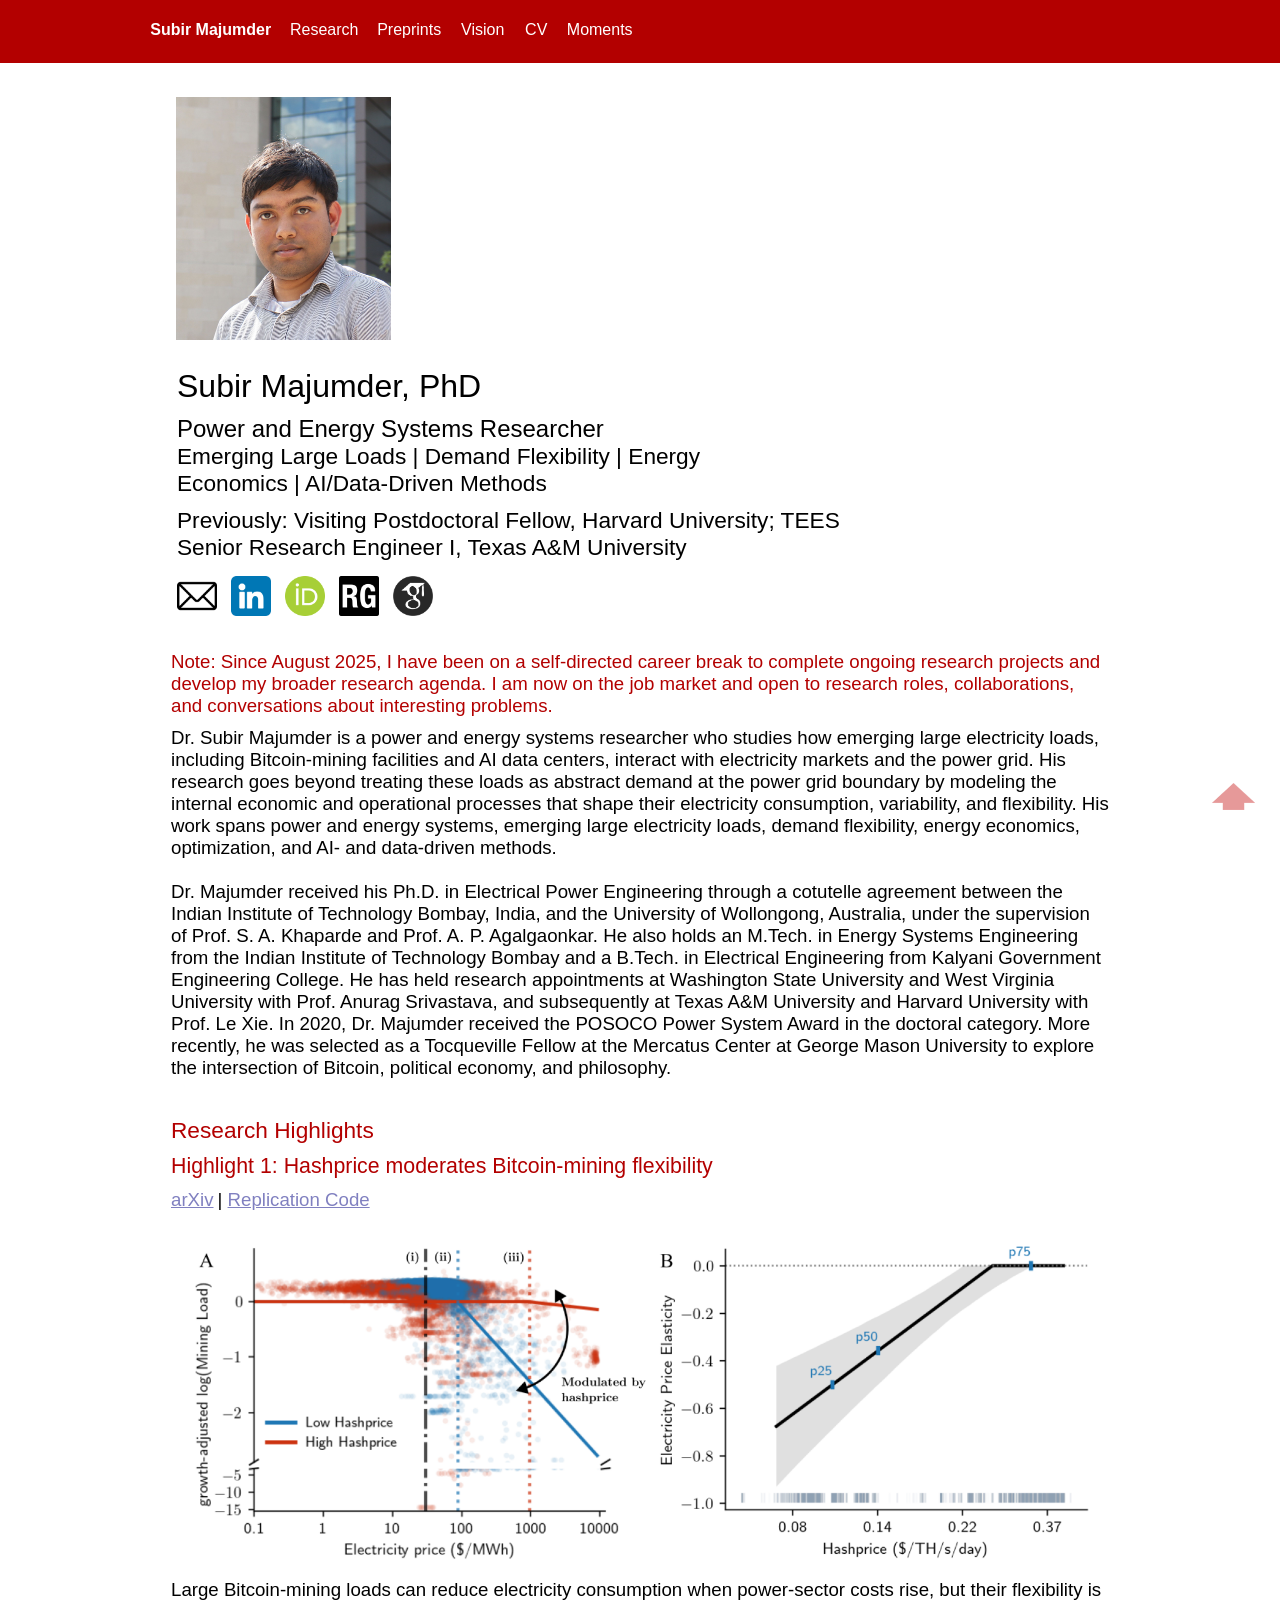
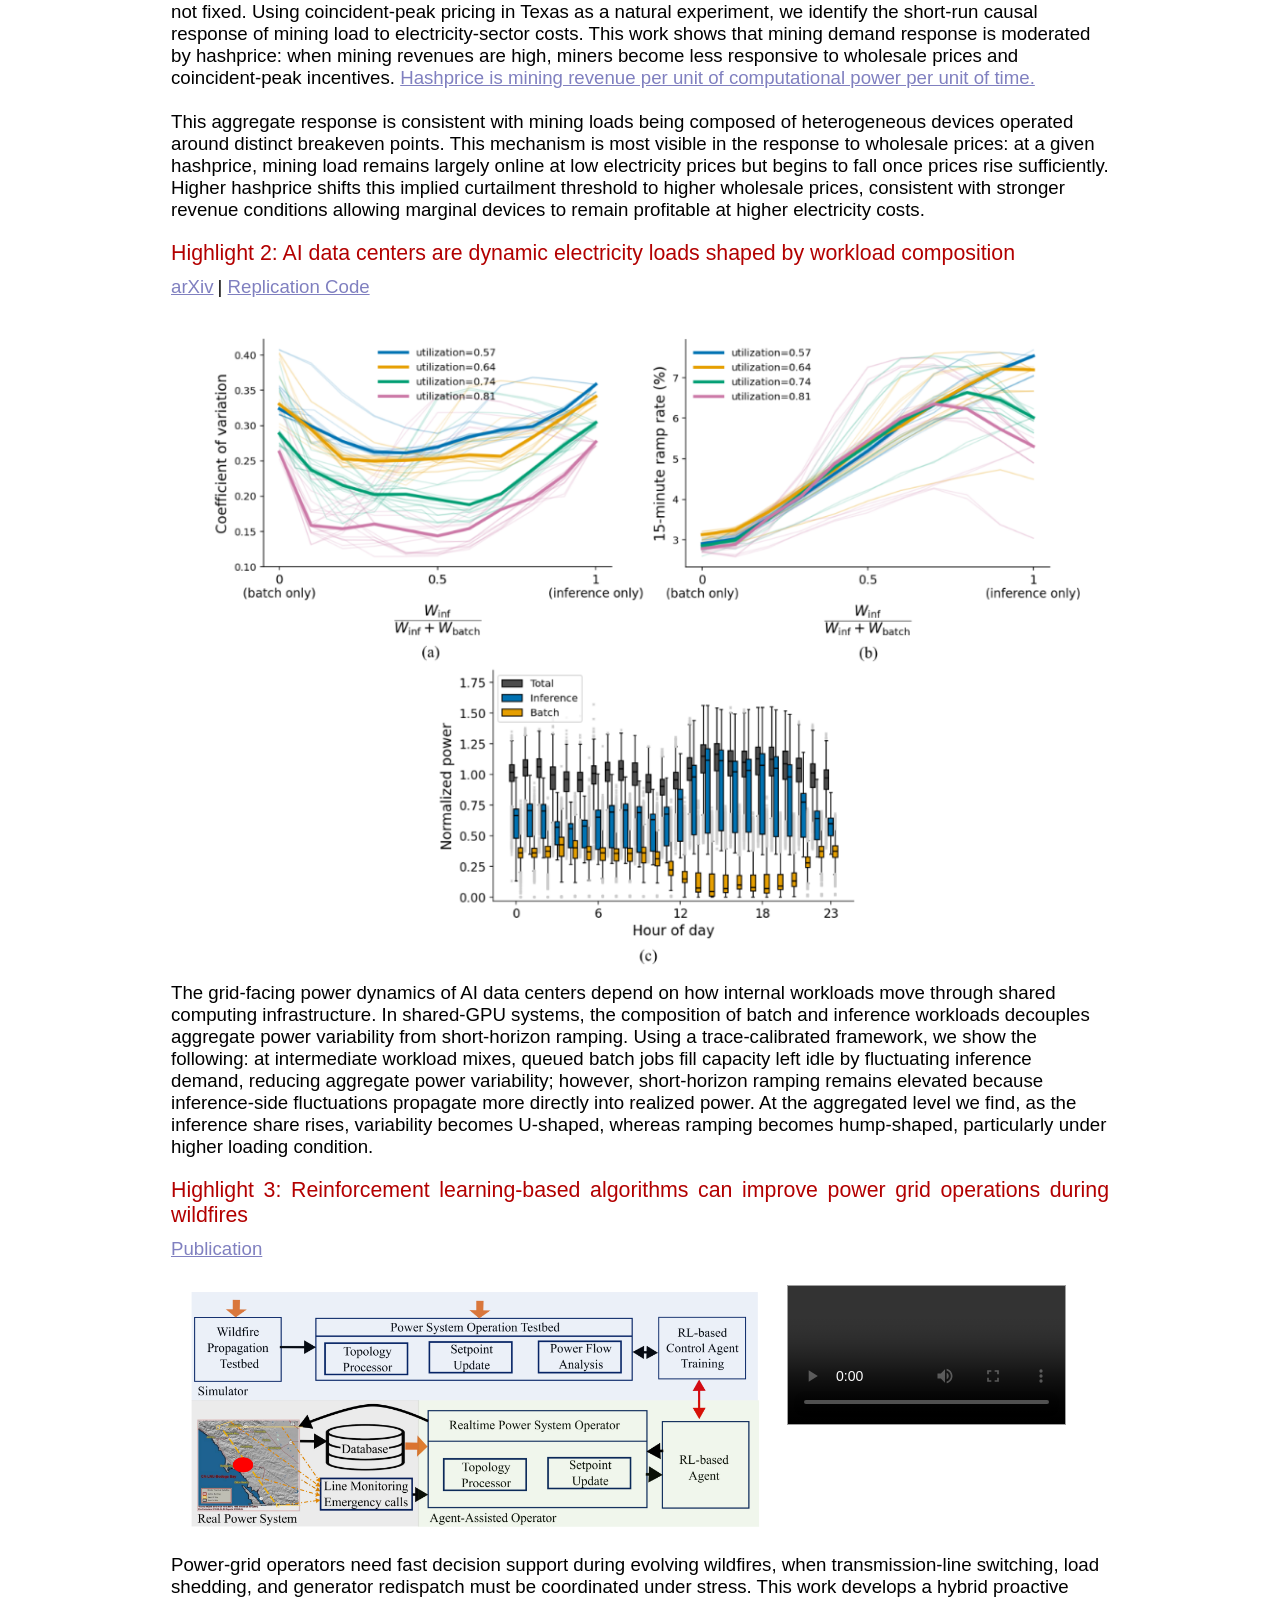
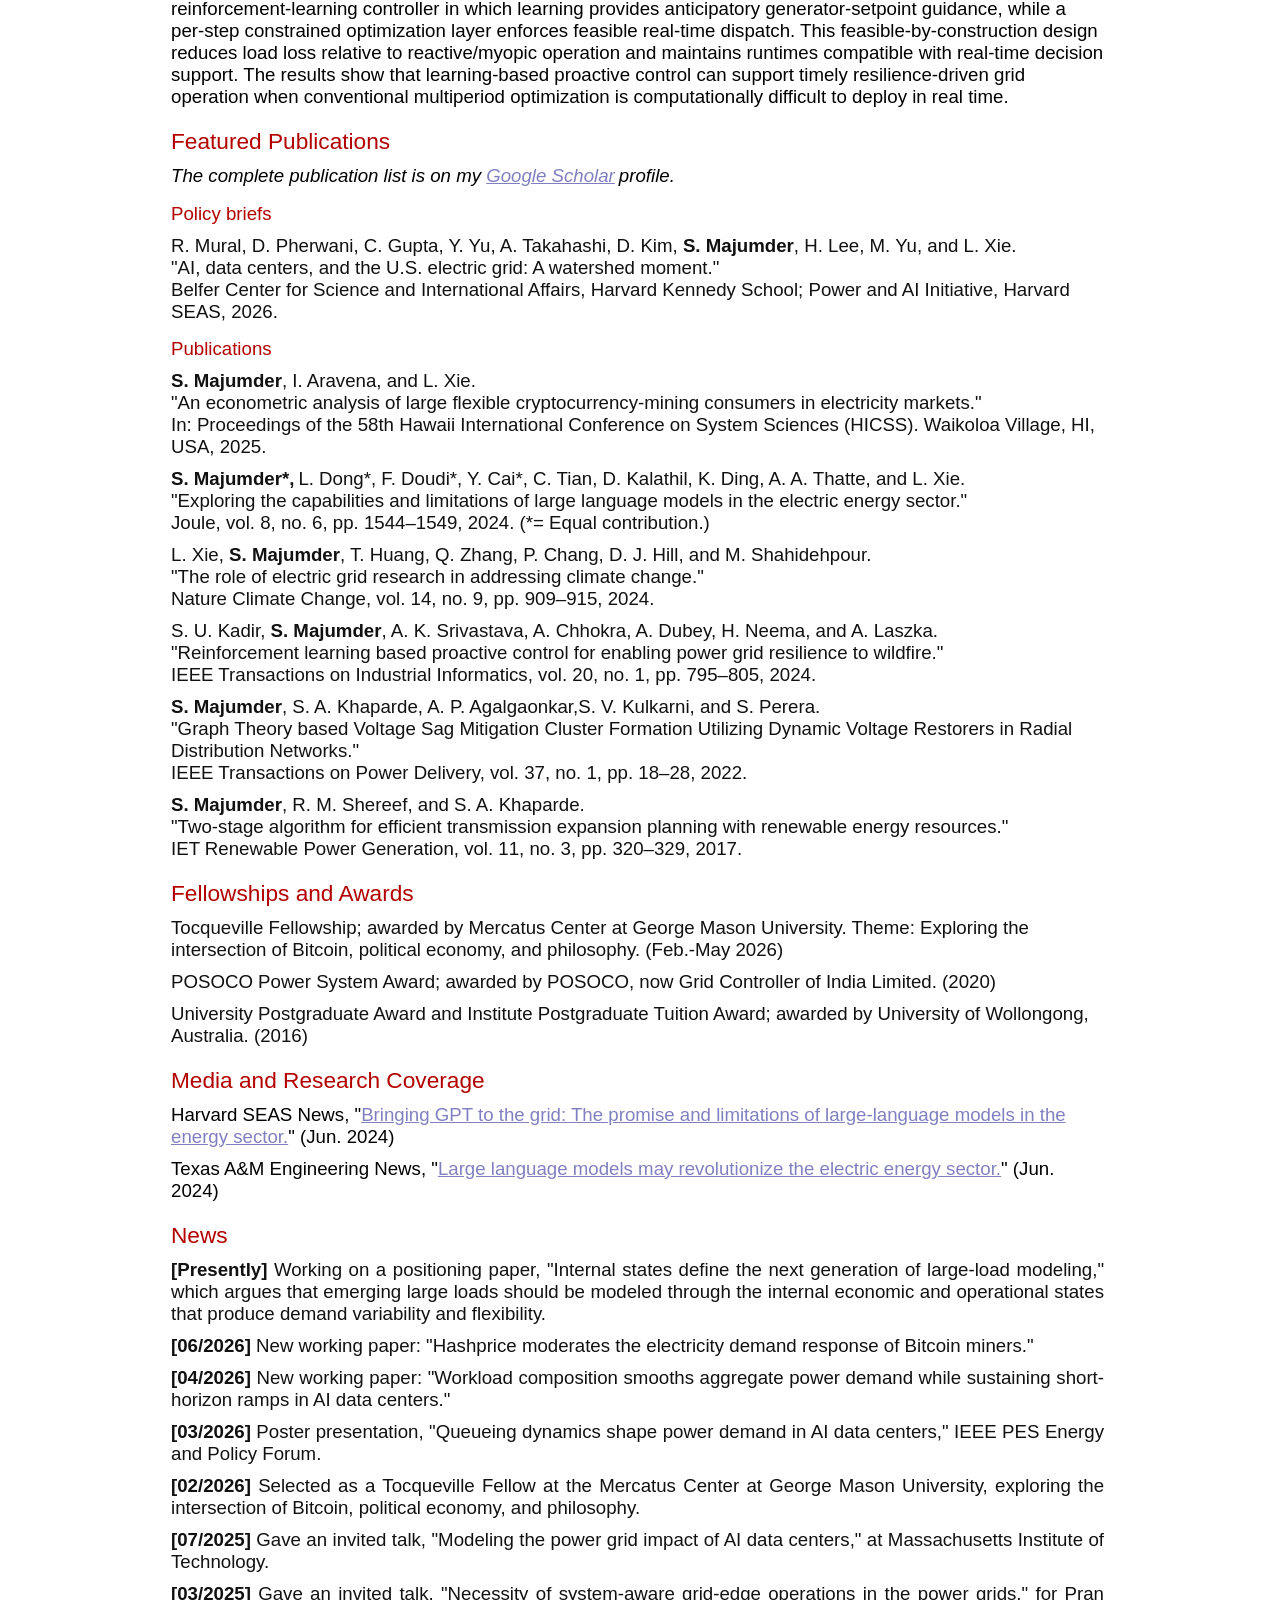
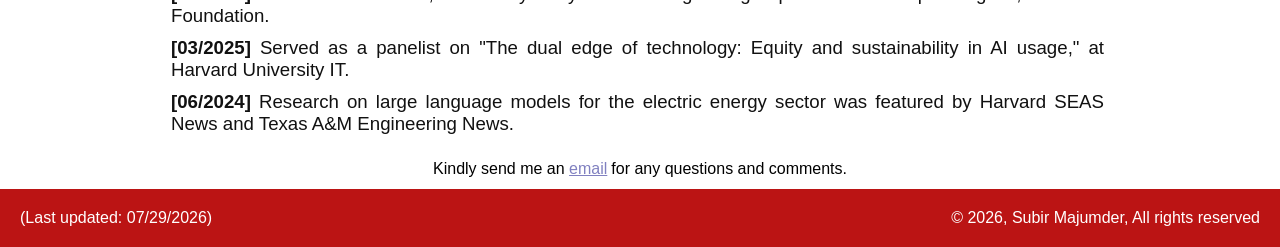
==== commit 4fb9b81c: "Add files via upload" ====
--- a/index.html
+++ b/index.html
@@ -215,7 +215,7 @@
 <span class="textstyle13">S. Majumder</span><span class="textstyle12">, T. Huang, Q. Zhang, P. Chang, D. J. Hill, and M. Shahidehpour.<br/>&quot;The role of electric grid research in addressing climate change.&quot;<br/>Nature Climate Change, vol. 14, no. 9, pp. 909&#8211;915, 2024.<br/></span></div>
 </div></div><div id="container_4685e3dd"><div id="container_4685e3dd_padding" ><div class="textstyle1">  <span class="textstyle12">S. U. Kadir, </span>
 <span class="textstyle13">S. Majumder</span><span class="textstyle12">, A. K. Srivastava, A. Chhokra, A. Dubey, H. Neema, and A. Laszka.<br/>&quot;Reinforcement learning based proactive control for enabling power grid resilience to wildfire.&quot;<br/>IEEE Transactions on Industrial Informatics, vol. 20, no. 1, pp. 795&#8211;805, 2024.<br/></span></div>
-</div></div><div id="container_7e75adb9"><div id="container_7e75adb9_padding" ><div class="textstyle1"><span class="textstyle13">S. Majumder</span><span class="textstyle12">, A. P. Agalgaonkar, S. A. Khaparde, P. Ciufo, S. Perera, and S. V. Kulkarni.<br/>&quot;Allocation of common-pool resources in an unmonitored open system.&quot;<br/>IEEE Transactions on Power Systems, vol. 34, no. 5, pp. 3912&#8211;3920, 2019.<br/></span></div>
+</div></div><div id="container_7e75adb9"><div id="container_7e75adb9_padding" ><div class="textstyle1"><span class="textstyle13">S. Majumder</span><span class="textstyle12">, S. A. Khaparde, A. P. Agalgaonkar,S. V. Kulkarni, and S. Perera.<br/>&quot;Graph Theory based Voltage Sag Mitigation Cluster Formation Utilizing Dynamic Voltage Restorers in Radial Distribution Networks.&quot;<br/>IEEE Transactions on Power Delivery, vol. 37, no. 1, pp. 18&#8211;28, 2022.<br/></span></div>
 </div></div><div id="container_730b22b1"><div id="container_730b22b1_padding" ><div class="textstyle1"><span class="textstyle13">S. Majumder</span><span class="textstyle12">, R. M. Shereef, and S. A. Khaparde.<br/>&quot;Two-stage algorithm for efficient transmission expansion planning with renewable energy resources.&quot;<br/>IET Renewable Power Generation, vol. 11, no. 3, pp. 320&#8211;329, 2017.<br/></span></div>
 </div></div></div>
 <div style="clear:both"></div></div></div><div id="container_2e028264"><div id="container_2e028264_padding" ><div class="textstyle1"><h2 id="heading_7e96cf54"><span id="heading_7e96cf54_padding" >Fellowships and Awards</span></h2></div>
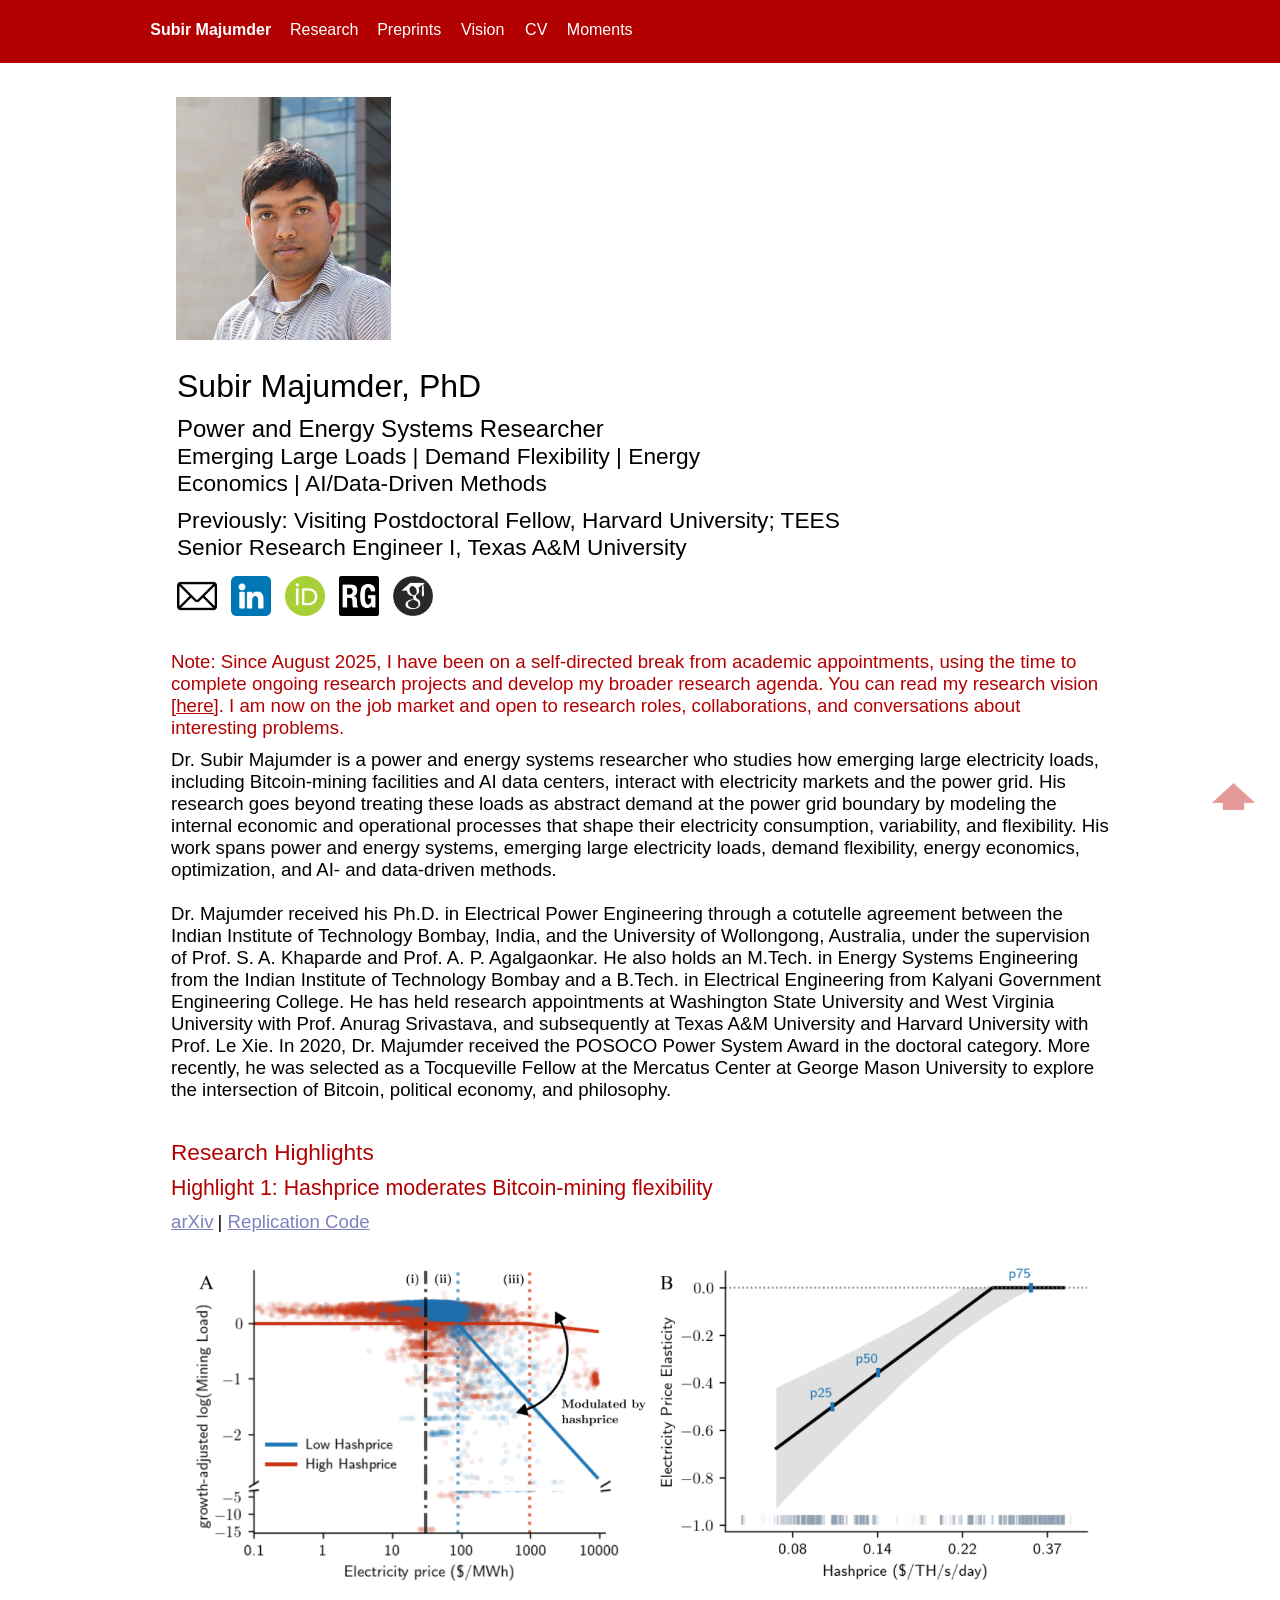
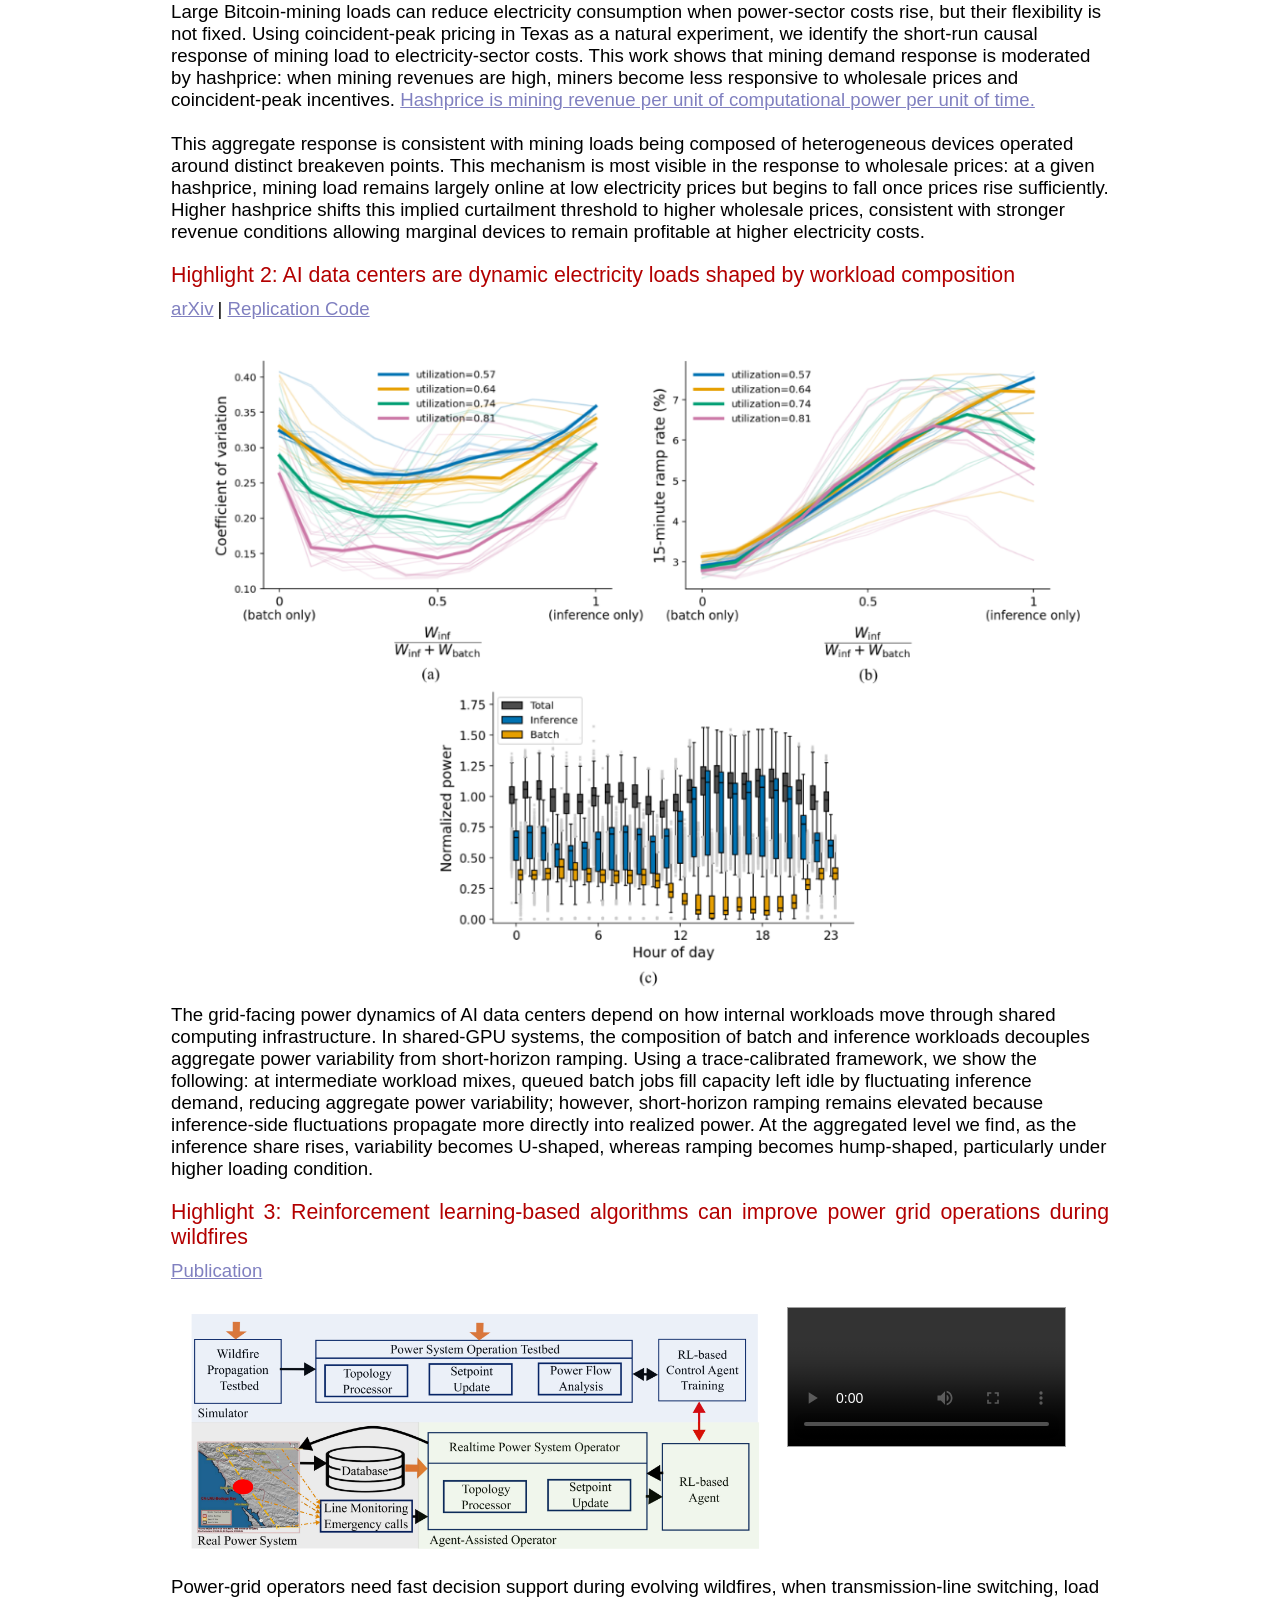
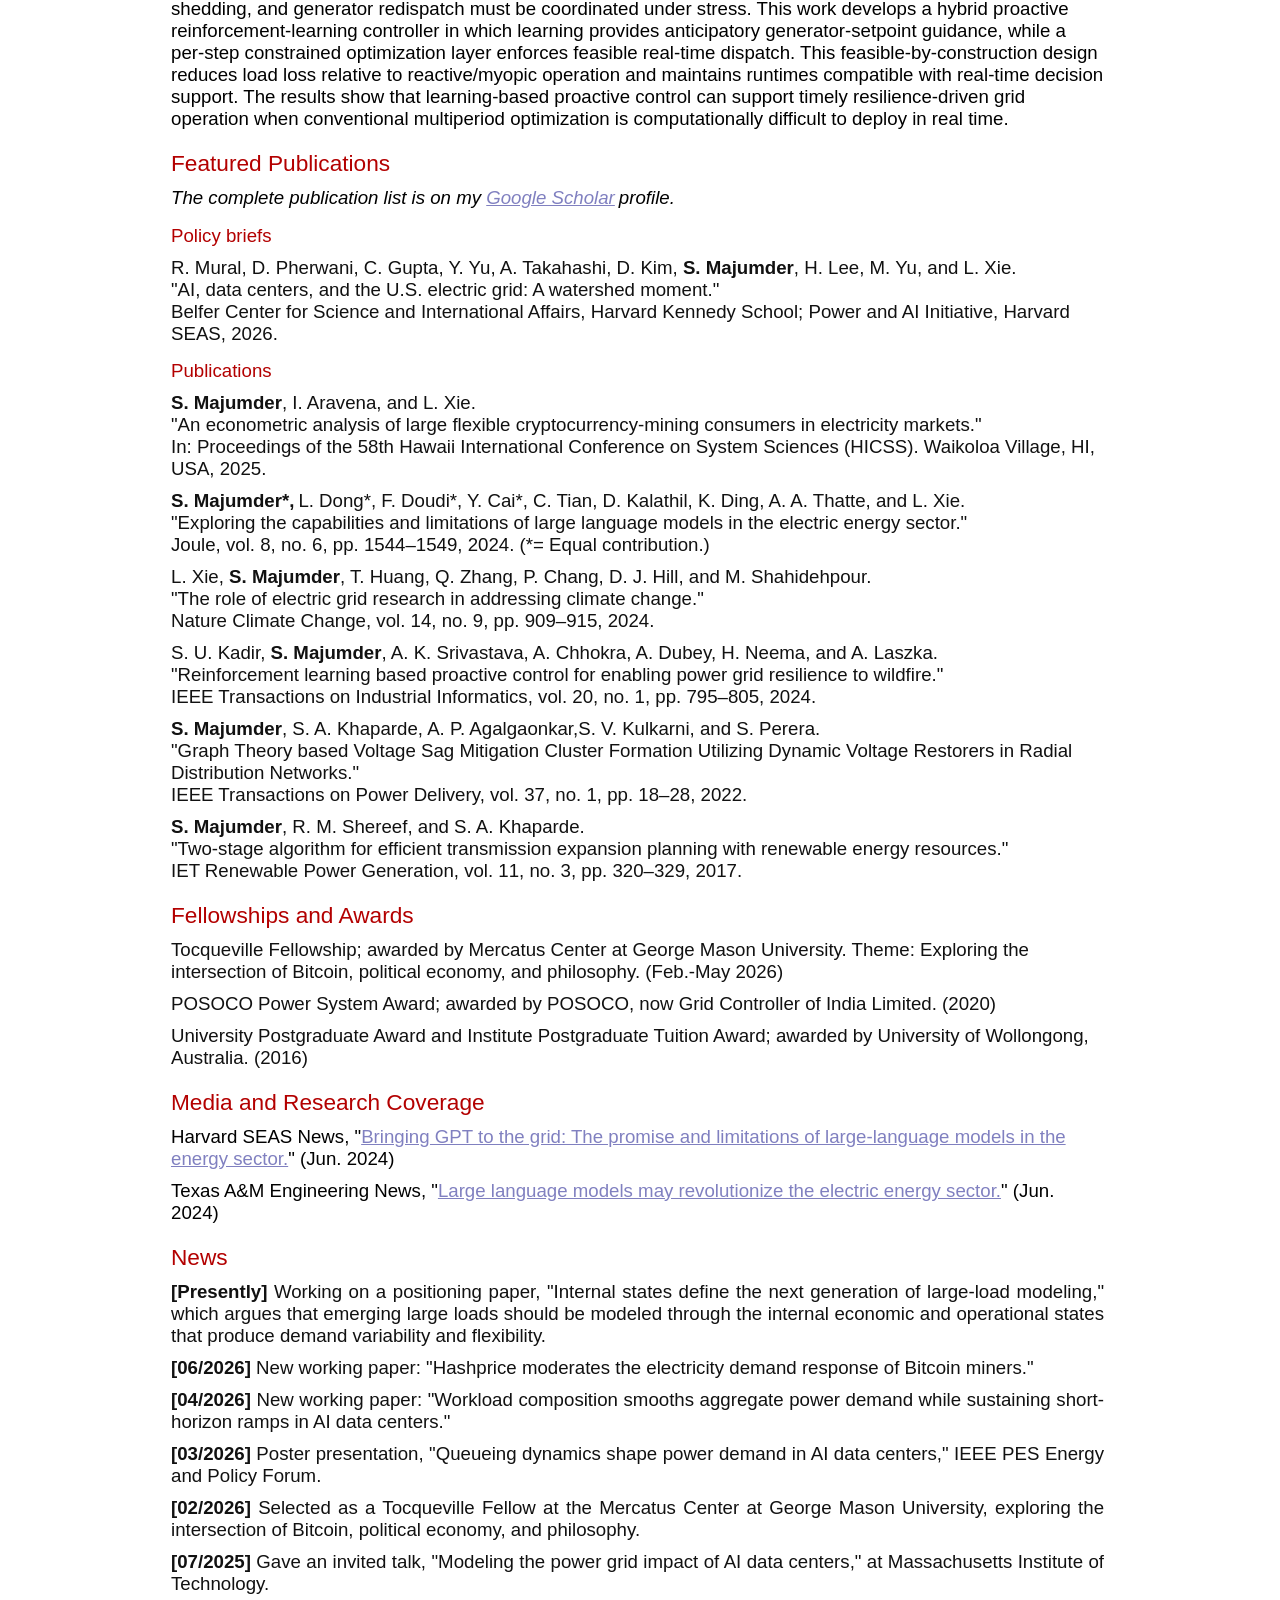
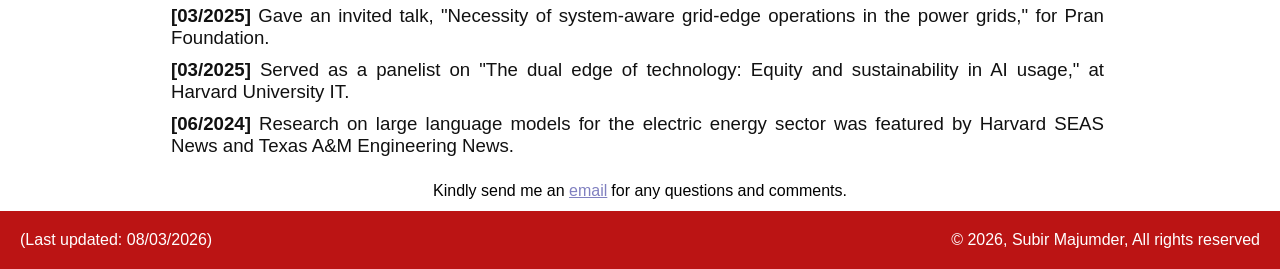
==== commit b6b9264e: "Add files via upload" ====
--- a/index.html
+++ b/index.html
@@ -59,7 +59,7 @@
 
 	<title>Subir Majumder | Power and Energy Systems Researcher</title>
 	<meta name="keywords" content="Subir Majumder, power systems, energy economics, emerging large loads, AI data centers, Bitcoin mining, demand flexibility, AI and data-driven methods, causal inference, power grid resilience, power system planning" />
-	<link rel="stylesheet" type="text/css" href="index_html.css?h=e7cb3d77">
+	<link rel="stylesheet" type="text/css" href="index_html.css?h=a332d202">
 </head>
 <body>
 <div class="textstyle1">
@@ -154,8 +154,8 @@
 <div style="clear:both"></div></div></div></div>
 <div style="clear:both"></div></div></div></div>
 <div style="clear:both"></div></div></div></div>
-</div><div id="container_551de3f4"><div id="container_551de3f4_padding" ><div class="textstyle1"><div id="container_4af313e1"><div class="textstyle1"><div id="container_764e56f6"><div id="container_764e56f6_padding" ><div class="textstyle1">  <span class="textstyle9">Note: Since August 2025, I have been on a self-directed career break to complete ongoing research projects and develop my broader research agenda. I am now on the job market and open to research roles, collaborations, and conversations about interesting problems. <br/></span>
-</div>
+</div><div id="container_551de3f4"><div id="container_551de3f4_padding" ><div class="textstyle1"><div id="container_4af313e1"><div class="textstyle1"><div id="container_764e56f6"><div id="container_764e56f6_padding" ><div class="textstyle1">  <span class="textstyle9">Note: Since August 2025, I have been on a self-directed break from academic appointments, using the time to complete ongoing research projects and develop my broader research agenda. You can read my research vision </span>
+<span class="textstyle9"><a href="vision.html" class="wsp4d10d280">[here]</a></span><span class="textstyle9">. I am now on the job market and open to research roles, collaborations, and conversations about interesting problems.  <br/></span></div>
 </div></div><div id="container_79deed77"><div id="container_79deed77_padding" ><div class="textstyle1">  <span class="textstyle10">Dr. Subir Majumder is a power and energy systems researcher who studies how emerging large electricity loads, including Bitcoin-mining facilities and AI data centers, interact with electricity markets and the power grid. His research goes beyond treating these loads as abstract demand at the power grid boundary by modeling the internal economic and operational processes that shape their electricity consumption, variability, and flexibility. His work spans power and energy systems, emerging large electricity loads, demand flexibility, energy economics, optimization, and AI- and data-driven methods.<br/> <br/>Dr. Majumder received his Ph.D. in Electrical Power Engineering through a cotutelle agreement between the Indian Institute of Technology Bombay, India, and the University of Wollongong, Australia, under the supervision of Prof. S. A. Khaparde and Prof. A. P. Agalgaonkar. He also holds an M.Tech. in Energy Systems Engineering from the Indian Institute of Technology Bombay and a B.Tech. in Electrical Engineering from Kalyani Government Engineering College. He has held research appointments at Washington State University and West Virginia University with Prof. Anurag Srivastava, and subsequently at Texas A&amp;M University and Harvard University with Prof. Le Xie. In 2020, Dr. Majumder received the POSOCO Power System Award in the doctoral category. More recently, he was selected as a Tocqueville Fellow at the Mercatus Center at George Mason University to explore the intersection of Bitcoin, political economy, and philosophy.</span>
 </div>
 </div></div></div>
@@ -267,7 +267,7 @@
 <div style="clear:both"></div></div></div></div>
 <div style="clear:both"></div></div></div>  </div>
 <div class="textstyle1">
-<div id="container_2315a985"><div id="container_2315a985_padding" ><div class="textstyle1"><div id="container_5f1d6ae"><div id="container_5f1d6ae_padding" ><div class="textstyle1"><div id="container_6d072f31"><div id="container_6d072f31_padding" ><div class="textstyle1">  <span class="textstyle15">(Last updated: 07/29/2026)</span>
+<div id="container_2315a985"><div id="container_2315a985_padding" ><div class="textstyle1"><div id="container_5f1d6ae"><div id="container_5f1d6ae_padding" ><div class="textstyle1"><div id="container_6d072f31"><div id="container_6d072f31_padding" ><div class="textstyle1">  <span class="textstyle15">(Last updated: 08/03/2026)</span>
 </div>
 </div></div><div id="container_7c38fbe3"><div id="container_7c38fbe3_padding" ><div class="textstyle1"></div>
 <div class="textstyle16">  <span class="textstyle15">&#169; 2026, Subir Majumder, All rights reserved</span>
--- a/index_html.css
+++ b/index_html.css
@@ -7,10 +7,10 @@
 		a.wsp1b8ee855:visited{ color:#0000FF; text-decoration: none} 
 		a.wsp1b8ee855:active{ color:#111111; text-decoration: none} 
 		a.wsp1b8ee855:hover{ color:#0000FF; text-decoration: underline} 
-		a.wsp4d10d280{ color:#6E6E6E; text-decoration: none} 
-		a.wsp4d10d280:visited{ color:#6E6E6E; text-decoration: none} 
+		a.wsp4d10d280{ color:#B30000; text-decoration: underline} 
+		a.wsp4d10d280:visited{ color:#B30000; text-decoration: underline} 
 		a.wsp4d10d280:active{ color:#6E6E6E; text-decoration: none} 
-		a.wsp4d10d280:hover{ color:#999999; text-decoration: none} 
+		a.wsp4d10d280:hover{ color:#0000FF; text-decoration: underline} 
 		a.wsp69ed8850{ color:#6E6E6E; text-decoration: underline} 
 		a.wsp69ed8850:visited{ color:#6E6E6E; text-decoration: underline} 
 		a.wsp69ed8850:active{ color:#6E6E6E; text-decoration: underline} 
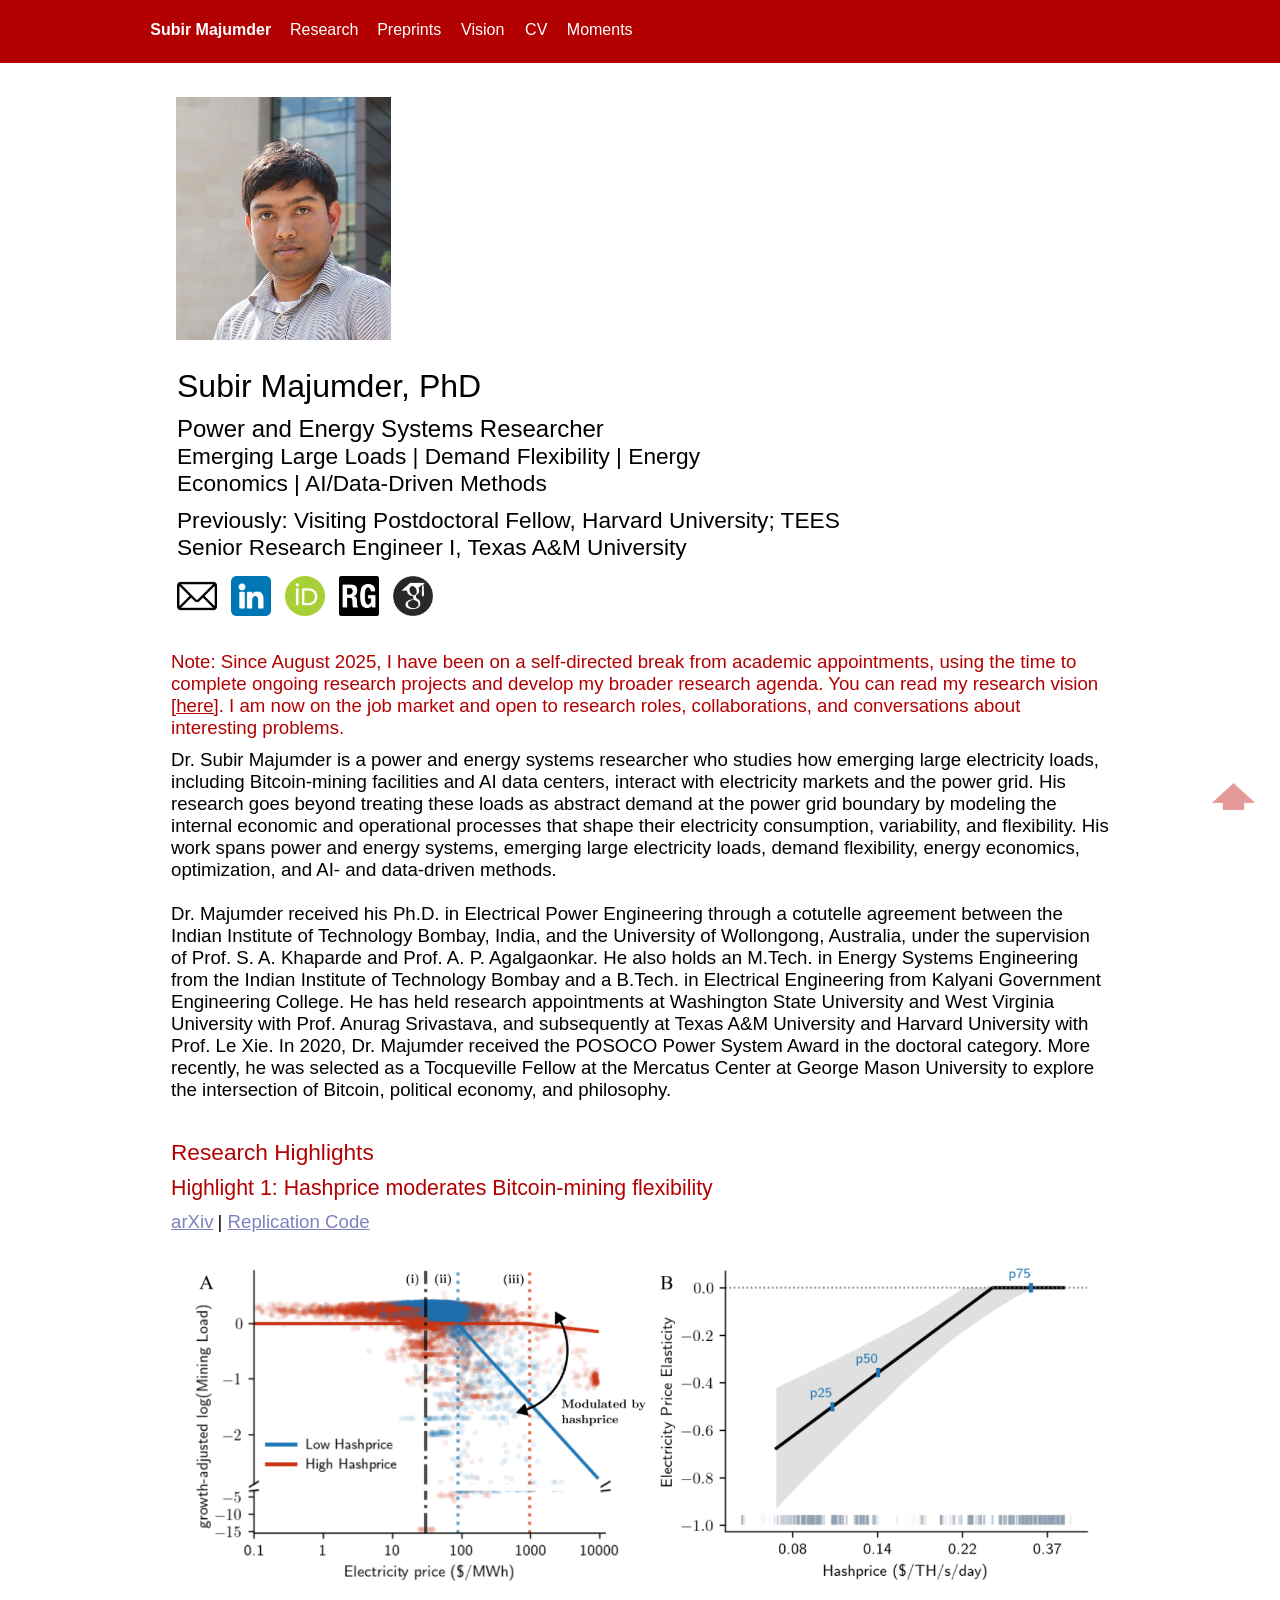
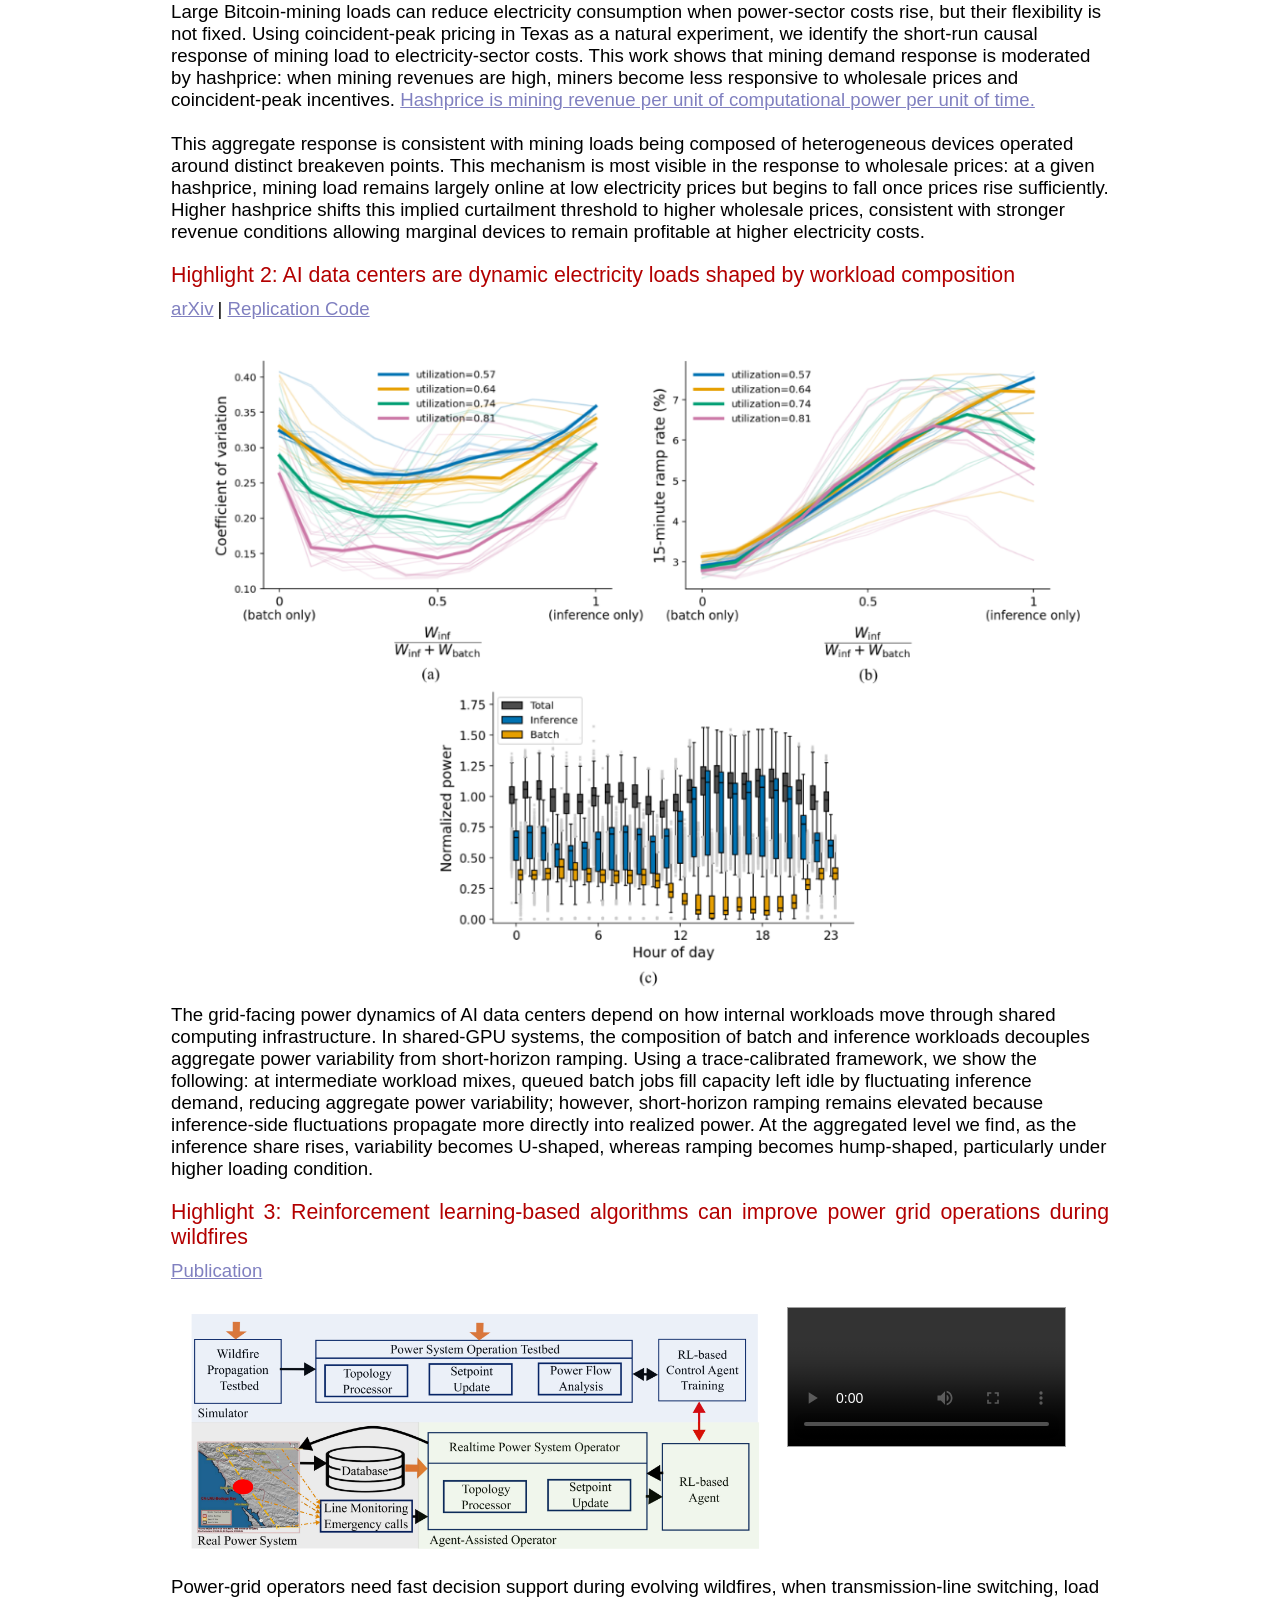
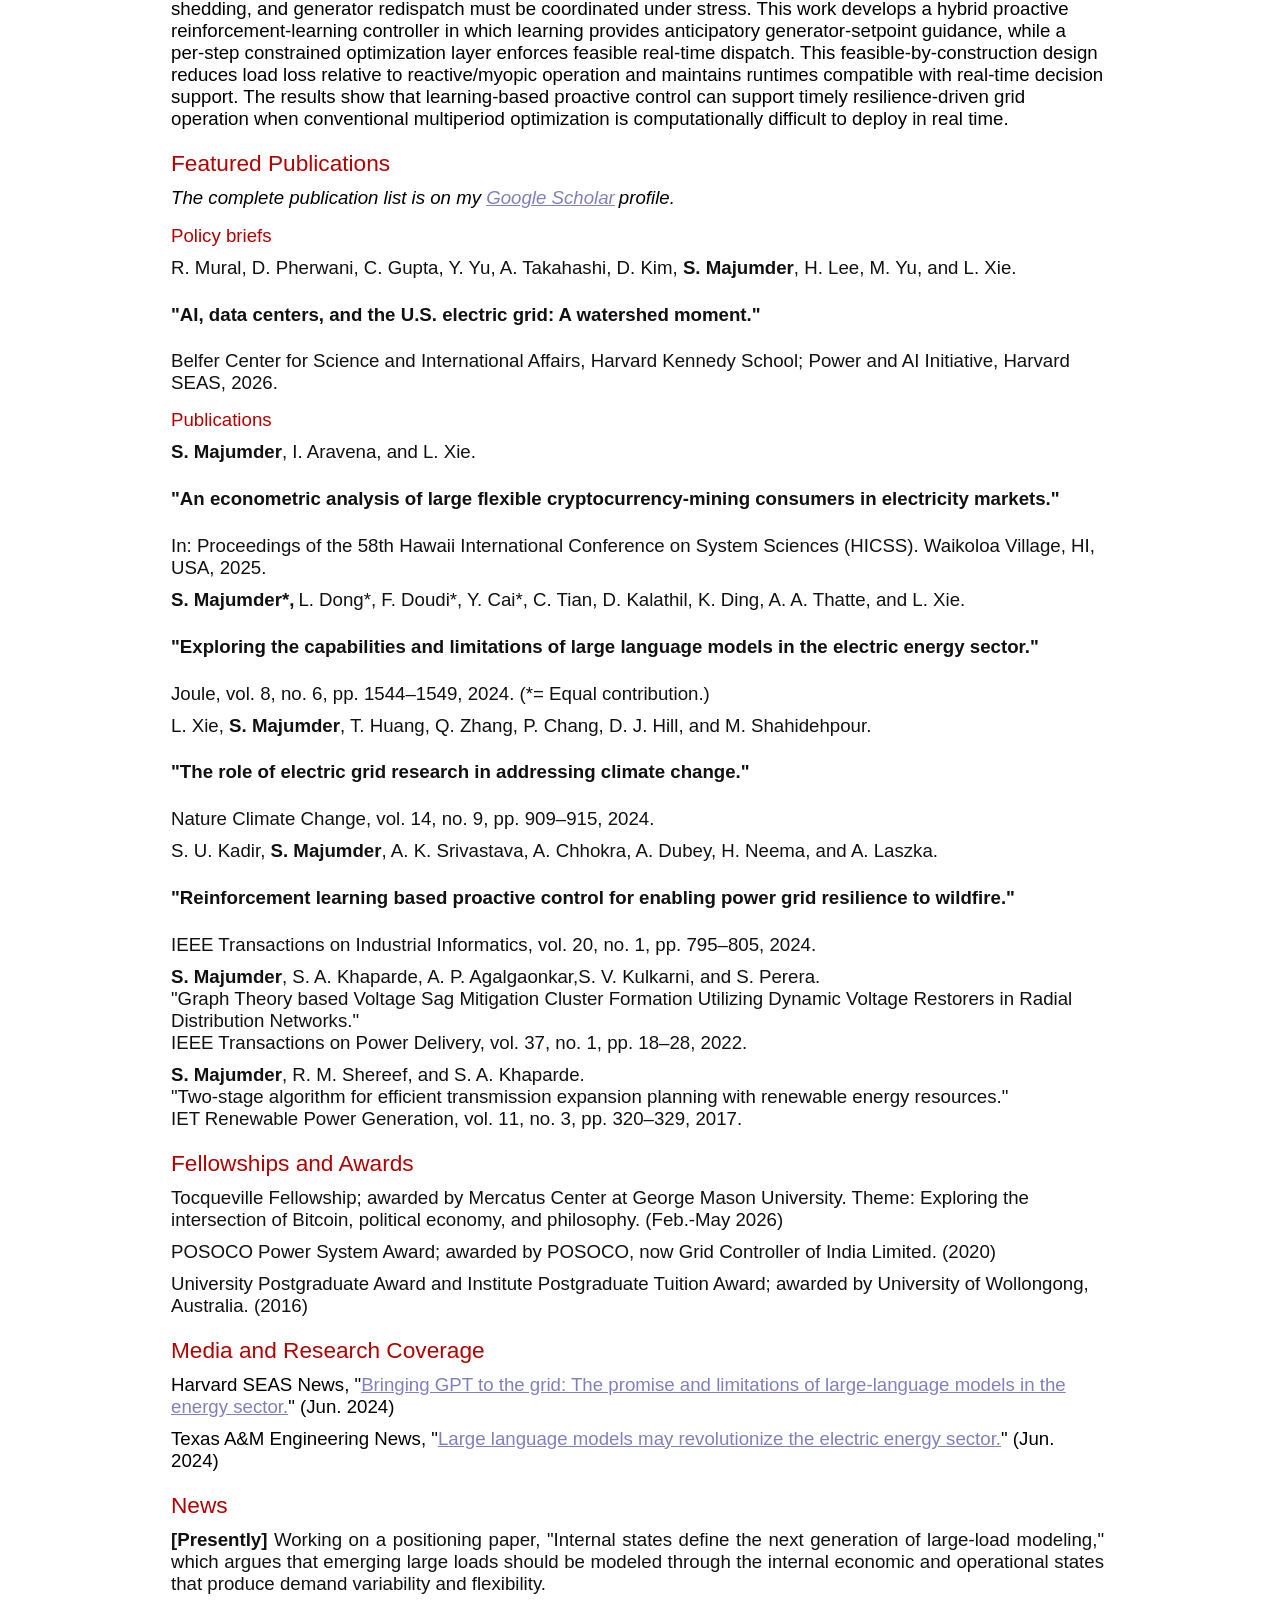
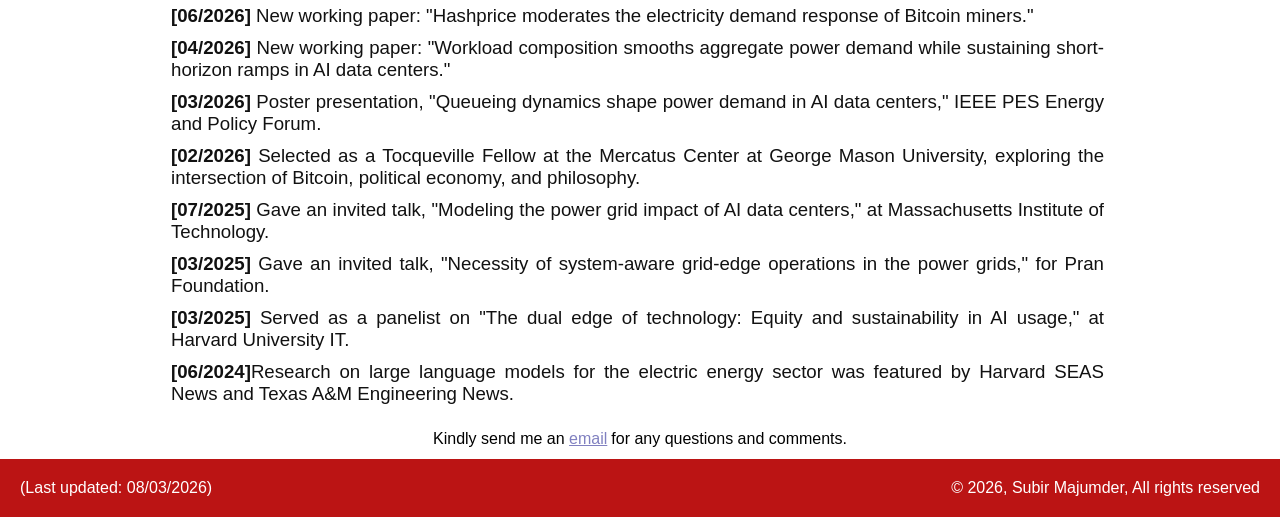
==== commit 1b2070c8: "Add files via upload" ====
--- a/index.html
+++ b/index.html
@@ -59,7 +59,7 @@
 
 	<title>Subir Majumder | Power and Energy Systems Researcher</title>
 	<meta name="keywords" content="Subir Majumder, power systems, energy economics, emerging large loads, AI data centers, Bitcoin mining, demand flexibility, AI and data-driven methods, causal inference, power grid resilience, power system planning" />
-	<link rel="stylesheet" type="text/css" href="index_html.css?h=a332d202">
+	<link rel="stylesheet" type="text/css" href="index_html.css?h=3add6b24">
 </head>
 <body>
 <div class="textstyle1">
@@ -204,20 +204,27 @@
 </div></div></div>
 <div style="clear:both"></div></div></div><div id="container_26596a9f"><div id="container_26596a9f_padding" ><div class="textstyle1"><div id="container_3d361333"><div id="container_3d361333_padding" ><div class="textstyle1"><h3 id="heading_20a3c36a"><span id="heading_20a3c36a_padding" >Policy briefs</span></h3></div>
 <div style="clear:both"></div></div></div><div id="container_5eb5acf1"><div id="container_5eb5acf1_padding" ><div class="textstyle1">  <span class="textstyle12">R. Mural, D. Pherwani, C. Gupta, Y. Yu, A. Takahashi, D. Kim, </span>
-<span class="textstyle13">S. Majumder</span><span class="textstyle12">, H. Lee, M. Yu, and L. Xie.<br/>&quot;AI, data centers, and the U.S. electric grid: A watershed moment.&quot;<br/>Belfer Center for Science and International Affairs, Harvard Kennedy School; Power and AI Initiative, Harvard SEAS, 2026.<br/></span></div>
-</div></div></div>
+<span class="textstyle13">S. Majumder</span><span class="textstyle12">, H. Lee, M. Yu, and L. Xie.<br/></span><h4 id="heading_70a6854">&quot;AI, data centers, and the U.S. electric grid: A watershed moment.&quot;</h4>  <span class="textstyle12"><br/>Belfer Center for Science and International Affairs, Harvard Kennedy School; Power and AI Initiative, Harvard SEAS, 2026.<br/></span>
+</div>
+<div style="clear:both"></div></div></div></div>
 <div style="clear:both"></div></div></div><div id="container_1ae97410"><div id="container_1ae97410_padding" ><div class="textstyle1"><div id="container_3c450053"><div id="container_3c450053_padding" ><div class="textstyle1"><h3 id="heading_2c76a891">Publications</h3></div>
-<div style="clear:both"></div></div></div><div id="container_1d9477ee"><div id="container_1d9477ee_padding" ><div class="textstyle1"><span class="textstyle13">S. Majumder</span><span class="textstyle12">, I. Aravena, and L. Xie.<br/>&quot;An econometric analysis of large flexible cryptocurrency-mining consumers in electricity markets.&quot;<br/>In: Proceedings of the 58th Hawaii International Conference on System Sciences (HICSS). Waikoloa Village, HI, USA, 2025.</span></div>
-</div></div><div id="container_3cb8394b"><div id="container_3cb8394b_padding" ><div class="textstyle1">  <span class="textstyle13">S. Majumder*,</span>
-  <span class="textstyle12"> L. Dong*, F. Doudi*, Y. Cai*, C. Tian, D. Kalathil, K. Ding, A. A. Thatte, and L. Xie.<br/>&quot;Exploring the capabilities and limitations of large language models in the electric energy sector.&quot;<br/>Joule, vol. 8, no. 6, pp. 1544&#8211;1549, 2024. (*= Equal contribution.)<br/></span>
-</div>
-</div></div><div id="container_2650ee2c"><div id="container_2650ee2c_padding" ><div class="textstyle1">  <span class="textstyle12">L. Xie, </span>
-<span class="textstyle13">S. Majumder</span><span class="textstyle12">, T. Huang, Q. Zhang, P. Chang, D. J. Hill, and M. Shahidehpour.<br/>&quot;The role of electric grid research in addressing climate change.&quot;<br/>Nature Climate Change, vol. 14, no. 9, pp. 909&#8211;915, 2024.<br/></span></div>
-</div></div><div id="container_4685e3dd"><div id="container_4685e3dd_padding" ><div class="textstyle1">  <span class="textstyle12">S. U. Kadir, </span>
-<span class="textstyle13">S. Majumder</span><span class="textstyle12">, A. K. Srivastava, A. Chhokra, A. Dubey, H. Neema, and A. Laszka.<br/>&quot;Reinforcement learning based proactive control for enabling power grid resilience to wildfire.&quot;<br/>IEEE Transactions on Industrial Informatics, vol. 20, no. 1, pp. 795&#8211;805, 2024.<br/></span></div>
-</div></div><div id="container_7e75adb9"><div id="container_7e75adb9_padding" ><div class="textstyle1"><span class="textstyle13">S. Majumder</span><span class="textstyle12">, S. A. Khaparde, A. P. Agalgaonkar,S. V. Kulkarni, and S. Perera.<br/>&quot;Graph Theory based Voltage Sag Mitigation Cluster Formation Utilizing Dynamic Voltage Restorers in Radial Distribution Networks.&quot;<br/>IEEE Transactions on Power Delivery, vol. 37, no. 1, pp. 18&#8211;28, 2022.<br/></span></div>
-</div></div><div id="container_730b22b1"><div id="container_730b22b1_padding" ><div class="textstyle1"><span class="textstyle13">S. Majumder</span><span class="textstyle12">, R. M. Shereef, and S. A. Khaparde.<br/>&quot;Two-stage algorithm for efficient transmission expansion planning with renewable energy resources.&quot;<br/>IET Renewable Power Generation, vol. 11, no. 3, pp. 320&#8211;329, 2017.<br/></span></div>
-</div></div></div>
+<div style="clear:both"></div></div></div><div id="container_1d9477ee"><div id="container_1d9477ee_padding" ><div class="textstyle1"><span class="textstyle13">S. Majumder</span><span class="textstyle12">, I. Aravena, and L. Xie.<br/></span><h4 id="heading_5dc0995e">&quot;An econometric analysis of large flexible cryptocurrency-mining consumers in electricity markets.&quot;</h4>  <span class="textstyle12"><br/>In: Proceedings of the 58th Hawaii International Conference on System Sciences (HICSS). Waikoloa Village, HI, USA, 2025.</span>
+</div>
+<div style="clear:both"></div></div></div><div id="container_3cb8394b"><div id="container_3cb8394b_padding" ><div class="textstyle1">  <span class="textstyle13">S. Majumder*,</span>
+  <span class="textstyle12"> L. Dong*, F. Doudi*, Y. Cai*, C. Tian, D. Kalathil, K. Ding, A. A. Thatte, and L. Xie.<br/></span>
+<h4 id="heading_5526d82f">&quot;Exploring the capabilities and limitations of large language models in the electric energy sector.&quot;</h4>  <span class="textstyle12"><br/>Joule, vol. 8, no. 6, pp. 1544&#8211;1549, 2024. (*= Equal contribution.)<br/></span>
+</div>
+<div style="clear:both"></div></div></div><div id="container_2650ee2c"><div id="container_2650ee2c_padding" ><div class="textstyle1">  <span class="textstyle12">L. Xie, </span>
+<span class="textstyle13">S. Majumder</span><span class="textstyle12">, T. Huang, Q. Zhang, P. Chang, D. J. Hill, and M. Shahidehpour.<br/></span><h4 id="heading_5efb839b">&quot;The role of electric grid research in addressing climate change.&quot;</h4>  <span class="textstyle12"><br/>Nature Climate Change, vol. 14, no. 9, pp. 909&#8211;915, 2024.<br/></span>
+</div>
+<div style="clear:both"></div></div></div><div id="container_4685e3dd"><div id="container_4685e3dd_padding" ><div class="textstyle1">  <span class="textstyle12">S. U. Kadir, </span>
+<span class="textstyle13">S. Majumder</span><span class="textstyle12">, A. K. Srivastava, A. Chhokra, A. Dubey, H. Neema, and A. Laszka.<br/></span><h4 id="heading_24c1a9be">&quot;Reinforcement learning based proactive control for enabling power grid resilience to wildfire.&quot;</h4>  <span class="textstyle12"><br/>IEEE Transactions on Industrial Informatics, vol. 20, no. 1, pp. 795&#8211;805, 2024.<br/></span>
+</div>
+<div style="clear:both"></div></div></div><div id="container_7e75adb9"><div id="container_7e75adb9_padding" ><div class="textstyle1"><span class="textstyle13">S. Majumder</span><span class="textstyle12">, S. A. Khaparde, A. P. Agalgaonkar,S. V. Kulkarni, and S. Perera.<br/></span><h3 id="heading_489536cc">&quot;Graph Theory based Voltage Sag Mitigation Cluster Formation Utilizing Dynamic Voltage Restorers in Radial Distribution Networks.&quot;</h3>  <span class="textstyle12"><br/>IEEE Transactions on Power Delivery, vol. 37, no. 1, pp. 18&#8211;28, 2022.<br/></span>
+</div>
+<div style="clear:both"></div></div></div><div id="container_730b22b1"><div id="container_730b22b1_padding" ><div class="textstyle1"><span class="textstyle13">S. Majumder</span><span class="textstyle12">, R. M. Shereef, and S. A. Khaparde.<br/></span><h3 id="heading_5e0baf3e">&quot;Two-stage algorithm for efficient transmission expansion planning with renewable energy resources.&quot;</h3>  <span class="textstyle12"><br/>IET Renewable Power Generation, vol. 11, no. 3, pp. 320&#8211;329, 2017.<br/></span>
+</div>
+<div style="clear:both"></div></div></div></div>
 <div style="clear:both"></div></div></div><div id="container_2e028264"><div id="container_2e028264_padding" ><div class="textstyle1"><h2 id="heading_7e96cf54"><span id="heading_7e96cf54_padding" >Fellowships and Awards</span></h2></div>
 <div style="clear:both"></div></div></div><div id="container_6e0675"><div id="container_6e0675_padding" ><div class="textstyle1"><div id="container_50dae1cc"><div id="container_50dae1cc_padding" ><div class="textstyle1">  <span class="textstyle12">Tocqueville Fellowship; awarded by Mercatus Center at George Mason University. Theme: Exploring the intersection of Bitcoin, political economy, and philosophy. (Feb.-May 2026)</span>
 </div>
@@ -255,9 +262,7 @@
 </div></div><div id="container_4fe1b22c"><div id="container_4fe1b22c_padding" ><div class="textstyle14">  <span class="textstyle13">[03/2025] </span>
   <span class="textstyle12">Served as a panelist on &quot;The dual edge of technology: Equity and sustainability in AI usage,&quot; at Harvard University IT.<br/></span>
 </div>
-</div></div><div id="container_1416f36e"><div id="container_1416f36e_padding" ><div class="textstyle14">  <span class="textstyle13">[06/2024] </span>
-  <span class="textstyle12">Research on large language models for the electric energy sector was featured by Harvard SEAS News and Texas A&amp;M Engineering News.<br/></span>
-</div>
+</div></div><div id="container_1416f36e"><div id="container_1416f36e_padding" ><div class="textstyle14"><span class="textstyle13">[06/2024]</span><span class="textstyle12">Research on large language models for the electric energy sector was featured by Harvard SEAS News and Texas A&amp;M Engineering News.<br/></span></div>
 </div></div></div>
 <div style="clear:both"></div></div></div><div id="container_48848ad7"><div id="container_48848ad7_padding" ><div class="textstyle1"><div id="container_6c5c9d91"><div id="container_6c5c9d91_padding" ><div class="textstyle2">  <span class="textstyle7">Kindly send me an </span>
   <span class="textstyle7"><a href="mailto:research@subirmajumder.com" target="_blank" class="wsp1b8ee855">email</a></span>
--- a/index_html.css
+++ b/index_html.css
@@ -159,6 +159,7 @@
 #container_5eb5acf1_padding { margin: 5px; display: block;  }
 .textstyle12 { font-size:14pt; font-family:Arial, Helvetica, sans-serif; color:#111111;  }
 .textstyle13 { font-size:14pt; font-family:Arial, Helvetica, sans-serif; color:#111111; font-weight:bold;  }
+#heading_70a6854 { vertical-align: bottom; position:relative; display: inline-block; background:none; font-size:14pt; font-family:Arial, Helvetica, sans-serif; color:#111111; text-align:left;  }
 #container_1ae97410 { vertical-align: top; position:relative; display: inline-block; width:100%; background:none;  }
 #container_1ae97410_padding { margin: 0px 10px 10px 5px; display: block;  }
 #container_3c450053 { vertical-align: top; position:relative; display: inline-block; width:100%; background:none;  }
@@ -166,16 +167,22 @@
 #heading_2c76a891 { vertical-align: bottom; position:relative; display: inline-block; background:none; font-size:14pt; font-family:Arial, Helvetica, sans-serif; color:#B30000; text-align:justify;  }
 #container_1d9477ee { vertical-align: top; position:relative; display: inline-block; width:100%; background:none;  }
 #container_1d9477ee_padding { margin: 5px; display: block;  }
+#heading_5dc0995e { vertical-align: bottom; position:relative; display: inline-block; background:none; font-size:14pt; font-family:Arial, Helvetica, sans-serif; color:#111111; text-align:left;  }
 #container_3cb8394b { vertical-align: top; position:relative; display: inline-block; width:100%; background:none;  }
 #container_3cb8394b_padding { margin: 5px; display: block;  }
+#heading_5526d82f { vertical-align: bottom; position:relative; display: inline-block; background:none; font-size:14pt; font-family:Arial, Helvetica, sans-serif; color:#111111; text-align:left;  }
 #container_2650ee2c { vertical-align: top; position:relative; display: inline-block; width:100%; background:none;  }
 #container_2650ee2c_padding { margin: 5px; display: block;  }
+#heading_5efb839b { vertical-align: bottom; position:relative; display: inline-block; background:none; font-size:14pt; font-family:Arial, Helvetica, sans-serif; color:#111111; text-align:left;  }
 #container_4685e3dd { vertical-align: top; position:relative; display: inline-block; width:100%; background:none;  }
 #container_4685e3dd_padding { margin: 5px; display: block;  }
+#heading_24c1a9be { vertical-align: bottom; position:relative; display: inline-block; background:none; font-size:14pt; font-family:Arial, Helvetica, sans-serif; color:#111111; text-align:left;  }
 #container_7e75adb9 { vertical-align: top; position:relative; display: inline-block; width:100%; background:none;  }
 #container_7e75adb9_padding { margin: 5px; display: block;  }
+#heading_489536cc { vertical-align: bottom; position:relative; display: inline-block; background:none; font-size:14pt; font-family:Arial, Helvetica, sans-serif; color:#111111; text-align:left;  }
 #container_730b22b1 { vertical-align: top; position:relative; display: inline-block; width:100%; background:none;  }
 #container_730b22b1_padding { margin: 5px; display: block;  }
+#heading_5e0baf3e { vertical-align: bottom; position:relative; display: inline-block; background:none; font-size:14pt; font-family:Arial, Helvetica, sans-serif; color:#111111; text-align:left;  }
 #container_2e028264 { vertical-align: top; position:relative; display: inline-block; width:100%; background:none;  }
 #container_2e028264_padding { margin: 5px; display: block;  }
 #heading_7e96cf54 { vertical-align: bottom; position:relative; display: inline-block; min-width:295px; background:none; font-size:17pt; font-family:Arial, Helvetica, sans-serif; color:#B30000; text-align:justify;  }
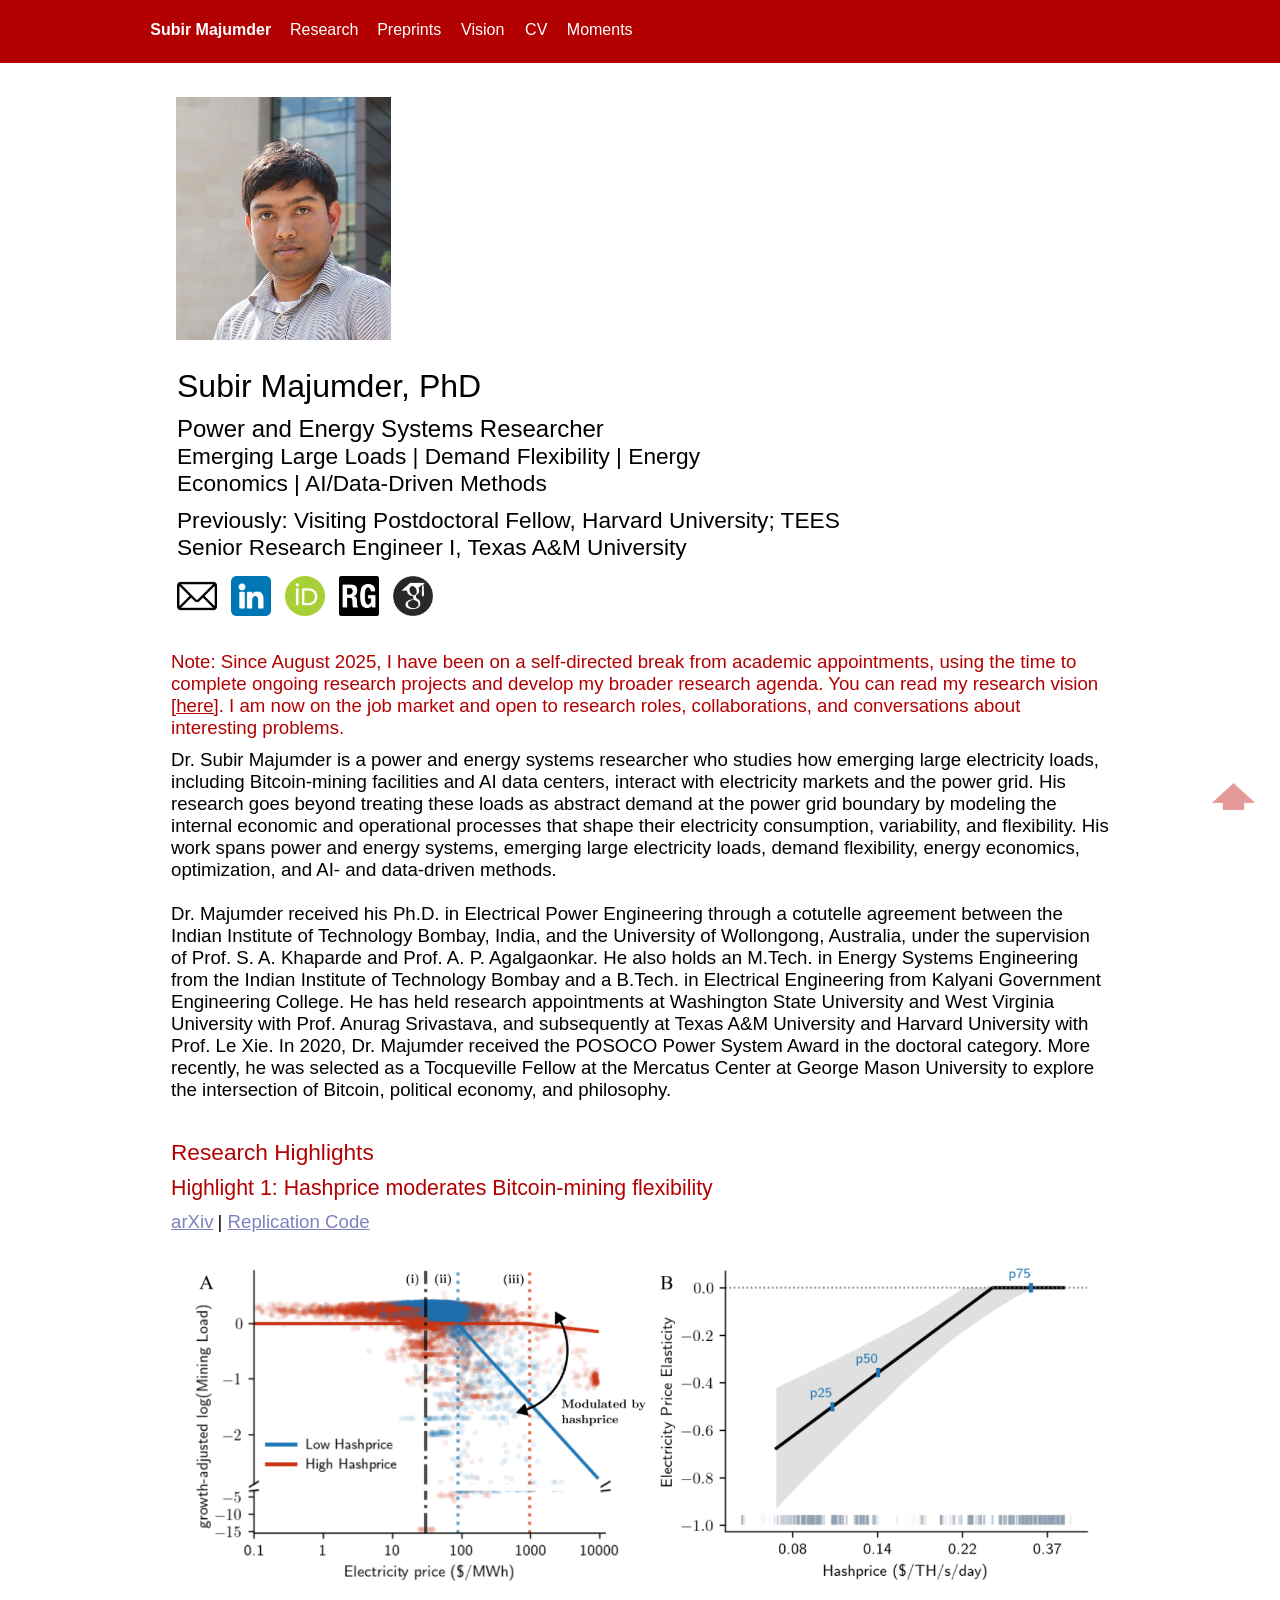
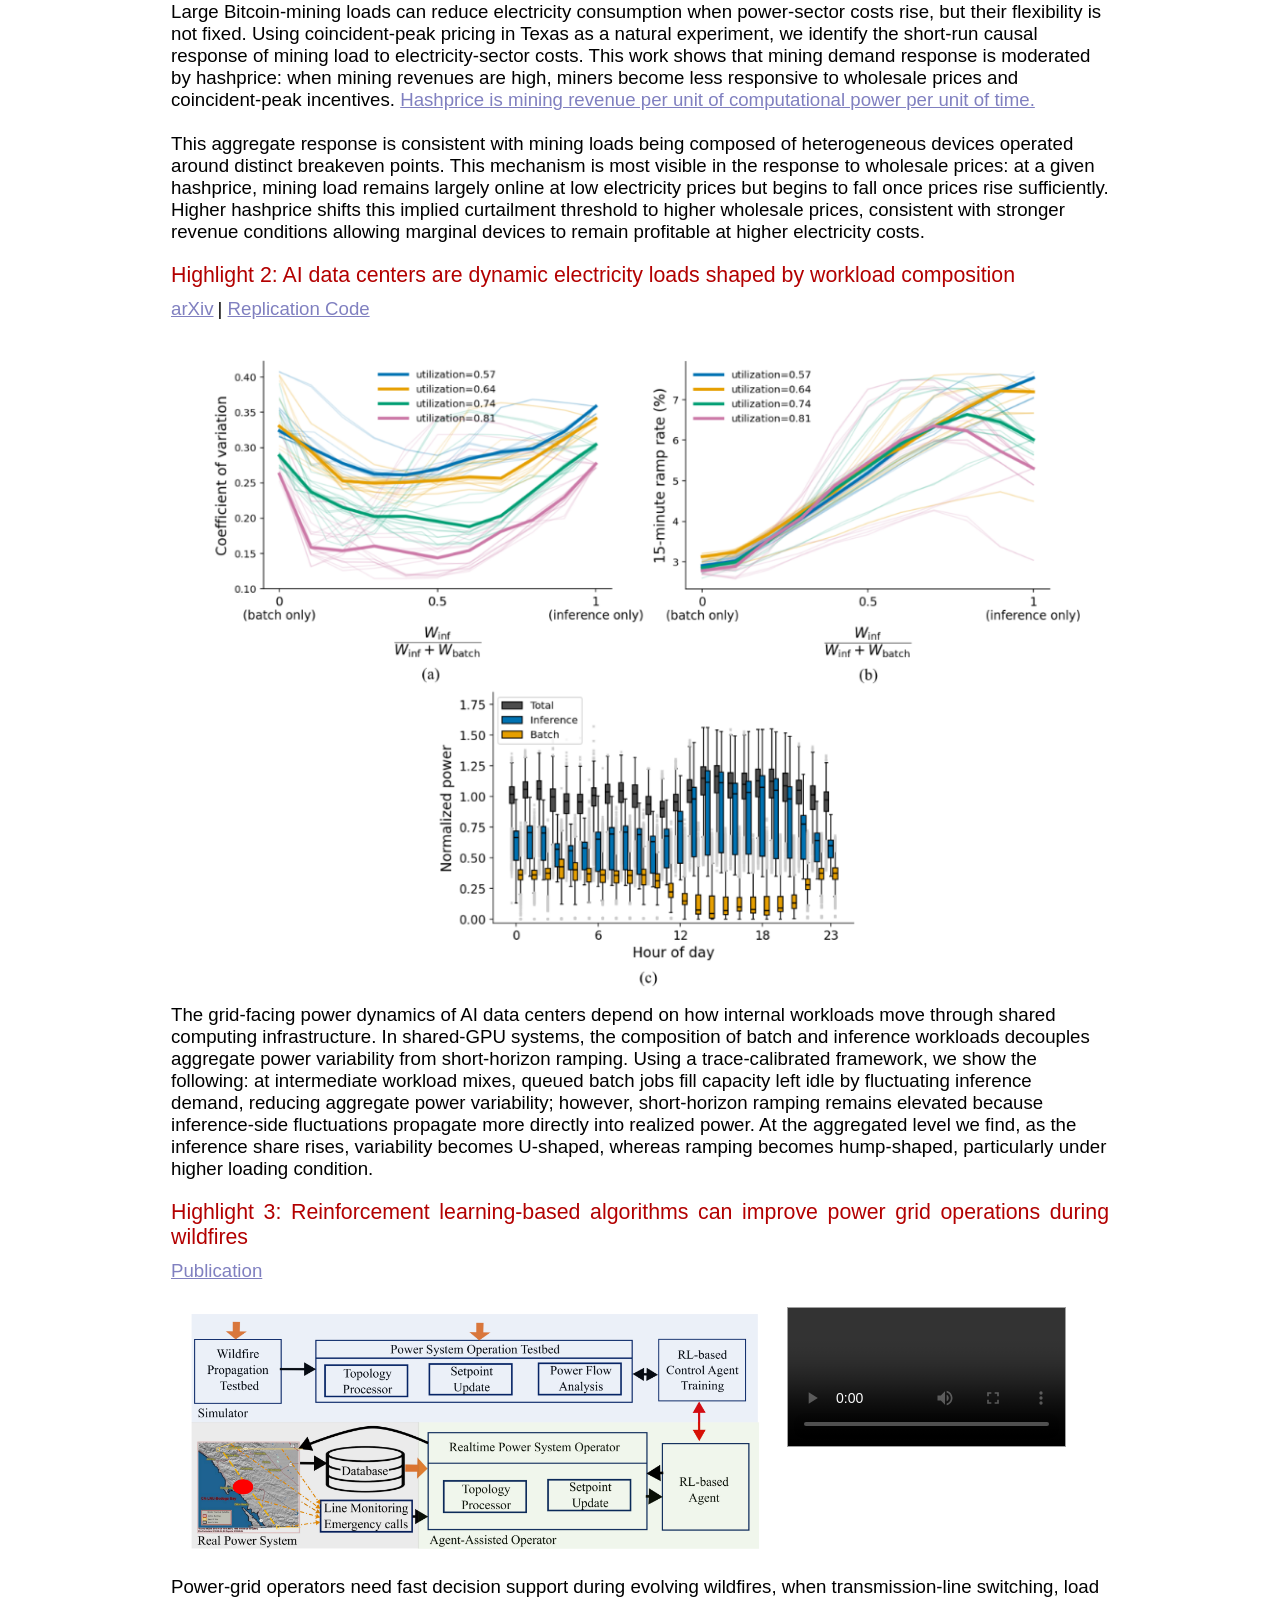
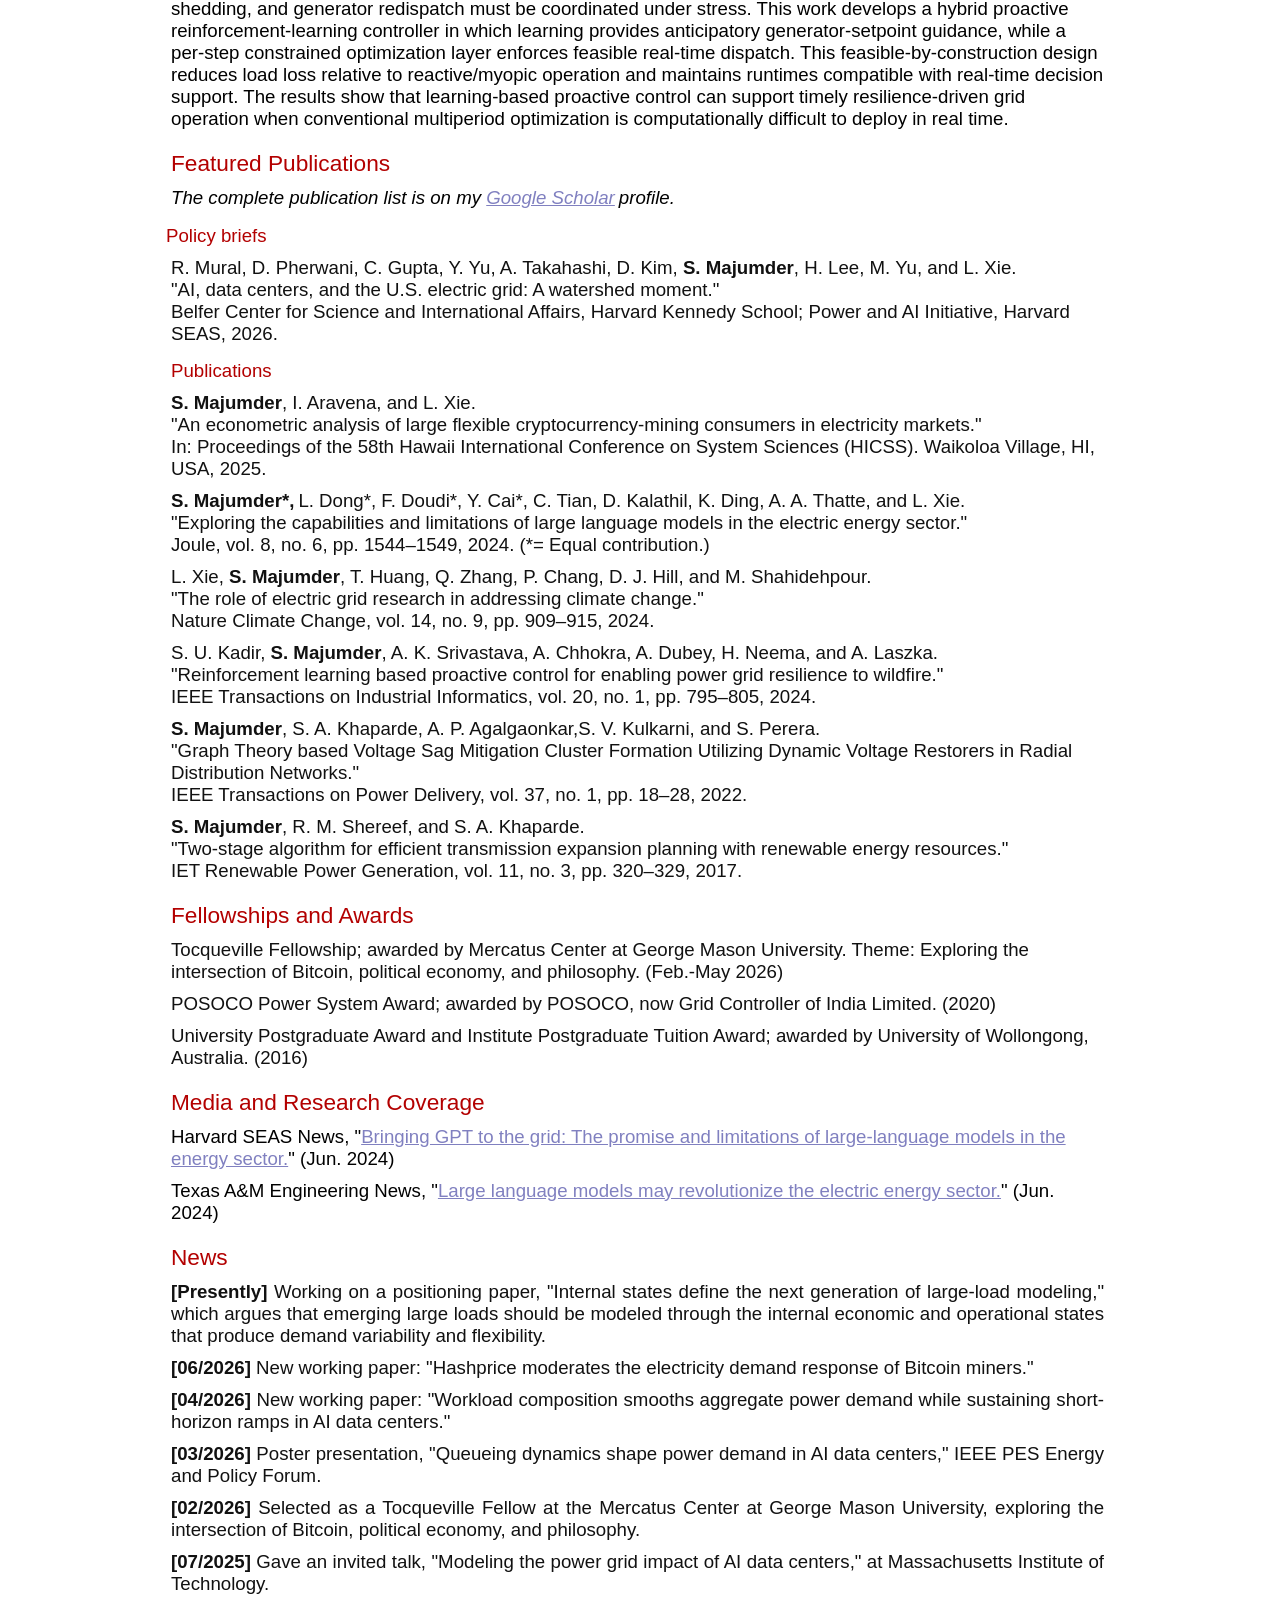
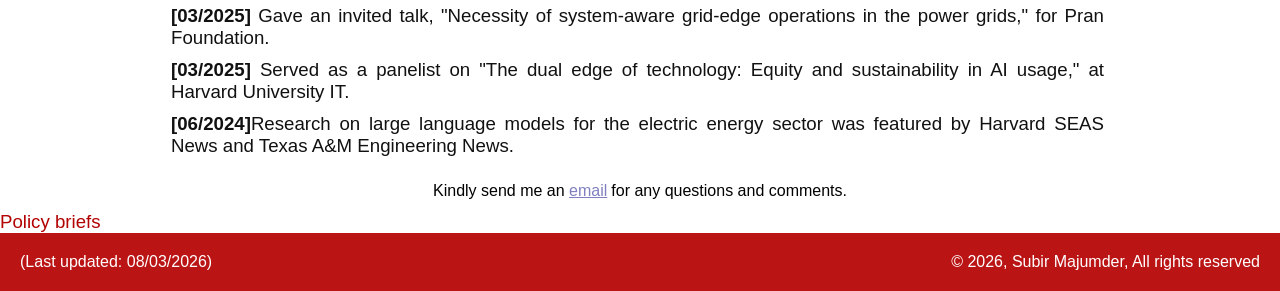
==== commit dfb5bb1c: "Add files via upload" ====
--- a/index.html
+++ b/index.html
@@ -59,7 +59,7 @@
 
 	<title>Subir Majumder | Power and Energy Systems Researcher</title>
 	<meta name="keywords" content="Subir Majumder, power systems, energy economics, emerging large loads, AI data centers, Bitcoin mining, demand flexibility, AI and data-driven methods, causal inference, power grid resilience, power system planning" />
-	<link rel="stylesheet" type="text/css" href="index_html.css?h=3add6b24">
+	<link rel="stylesheet" type="text/css" href="index_html.css?h=82d03dad">
 </head>
 <body>
 <div class="textstyle1">
@@ -202,35 +202,37 @@
   <span class="textstyle11"> profile.</span>
 </div>
 </div></div></div>
-<div style="clear:both"></div></div></div><div id="container_26596a9f"><div id="container_26596a9f_padding" ><div class="textstyle1"><div id="container_3d361333"><div id="container_3d361333_padding" ><div class="textstyle1"><h3 id="heading_20a3c36a"><span id="heading_20a3c36a_padding" >Policy briefs</span></h3></div>
-<div style="clear:both"></div></div></div><div id="container_5eb5acf1"><div id="container_5eb5acf1_padding" ><div class="textstyle1">  <span class="textstyle12">R. Mural, D. Pherwani, C. Gupta, Y. Yu, A. Takahashi, D. Kim, </span>
-<span class="textstyle13">S. Majumder</span><span class="textstyle12">, H. Lee, M. Yu, and L. Xie.<br/></span><h4 id="heading_70a6854">&quot;AI, data centers, and the U.S. electric grid: A watershed moment.&quot;</h4>  <span class="textstyle12"><br/>Belfer Center for Science and International Affairs, Harvard Kennedy School; Power and AI Initiative, Harvard SEAS, 2026.<br/></span>
-</div>
-<div style="clear:both"></div></div></div></div>
-<div style="clear:both"></div></div></div><div id="container_1ae97410"><div id="container_1ae97410_padding" ><div class="textstyle1"><div id="container_3c450053"><div id="container_3c450053_padding" ><div class="textstyle1"><h3 id="heading_2c76a891">Publications</h3></div>
-<div style="clear:both"></div></div></div><div id="container_1d9477ee"><div id="container_1d9477ee_padding" ><div class="textstyle1"><span class="textstyle13">S. Majumder</span><span class="textstyle12">, I. Aravena, and L. Xie.<br/></span><h4 id="heading_5dc0995e">&quot;An econometric analysis of large flexible cryptocurrency-mining consumers in electricity markets.&quot;</h4>  <span class="textstyle12"><br/>In: Proceedings of the 58th Hawaii International Conference on System Sciences (HICSS). Waikoloa Village, HI, USA, 2025.</span>
-</div>
-<div style="clear:both"></div></div></div><div id="container_3cb8394b"><div id="container_3cb8394b_padding" ><div class="textstyle1">  <span class="textstyle13">S. Majumder*,</span>
-  <span class="textstyle12"> L. Dong*, F. Doudi*, Y. Cai*, C. Tian, D. Kalathil, K. Ding, A. A. Thatte, and L. Xie.<br/></span>
-<h4 id="heading_5526d82f">&quot;Exploring the capabilities and limitations of large language models in the electric energy sector.&quot;</h4>  <span class="textstyle12"><br/>Joule, vol. 8, no. 6, pp. 1544&#8211;1549, 2024. (*= Equal contribution.)<br/></span>
-</div>
-<div style="clear:both"></div></div></div><div id="container_2650ee2c"><div id="container_2650ee2c_padding" ><div class="textstyle1">  <span class="textstyle12">L. Xie, </span>
-<span class="textstyle13">S. Majumder</span><span class="textstyle12">, T. Huang, Q. Zhang, P. Chang, D. J. Hill, and M. Shahidehpour.<br/></span><h4 id="heading_5efb839b">&quot;The role of electric grid research in addressing climate change.&quot;</h4>  <span class="textstyle12"><br/>Nature Climate Change, vol. 14, no. 9, pp. 909&#8211;915, 2024.<br/></span>
-</div>
-<div style="clear:both"></div></div></div><div id="container_4685e3dd"><div id="container_4685e3dd_padding" ><div class="textstyle1">  <span class="textstyle12">S. U. Kadir, </span>
-<span class="textstyle13">S. Majumder</span><span class="textstyle12">, A. K. Srivastava, A. Chhokra, A. Dubey, H. Neema, and A. Laszka.<br/></span><h4 id="heading_24c1a9be">&quot;Reinforcement learning based proactive control for enabling power grid resilience to wildfire.&quot;</h4>  <span class="textstyle12"><br/>IEEE Transactions on Industrial Informatics, vol. 20, no. 1, pp. 795&#8211;805, 2024.<br/></span>
-</div>
-<div style="clear:both"></div></div></div><div id="container_7e75adb9"><div id="container_7e75adb9_padding" ><div class="textstyle1"><span class="textstyle13">S. Majumder</span><span class="textstyle12">, S. A. Khaparde, A. P. Agalgaonkar,S. V. Kulkarni, and S. Perera.<br/></span><h3 id="heading_489536cc">&quot;Graph Theory based Voltage Sag Mitigation Cluster Formation Utilizing Dynamic Voltage Restorers in Radial Distribution Networks.&quot;</h3>  <span class="textstyle12"><br/>IEEE Transactions on Power Delivery, vol. 37, no. 1, pp. 18&#8211;28, 2022.<br/></span>
-</div>
-<div style="clear:both"></div></div></div><div id="container_730b22b1"><div id="container_730b22b1_padding" ><div class="textstyle1"><span class="textstyle13">S. Majumder</span><span class="textstyle12">, R. M. Shereef, and S. A. Khaparde.<br/></span><h3 id="heading_5e0baf3e">&quot;Two-stage algorithm for efficient transmission expansion planning with renewable energy resources.&quot;</h3>  <span class="textstyle12"><br/>IET Renewable Power Generation, vol. 11, no. 3, pp. 320&#8211;329, 2017.<br/></span>
+<div style="clear:both"></div></div></div><div id="container_26596a9f"><div id="container_26596a9f_padding" ><div class="textstyle1"><div id="container_3d361333"><div id="container_3d361333_padding" ><div class="textstyle12">  <span class="textstyle9">Policy briefs</span>
+</div>
+</div></div><div id="container_5eb5acf1"><div id="container_5eb5acf1_padding" ><div class="textstyle1">  <span class="textstyle13">R. Mural, D. Pherwani, C. Gupta, Y. Yu, A. Takahashi, D. Kim, </span>
+<span class="textstyle14">S. Majumder</span><span class="textstyle13">, H. Lee, M. Yu, and L. Xie.<br/></span><h3 id="heading_70a6854">&quot;AI, data centers, and the U.S. electric grid: A watershed moment.&quot;</h3>  <span class="textstyle13"><br/>Belfer Center for Science and International Affairs, Harvard Kennedy School; Power and AI Initiative, Harvard SEAS, 2026.<br/></span>
+</div>
+<div style="clear:both"></div></div></div></div>
+<div style="clear:both"></div></div></div><div id="container_1ae97410"><div id="container_1ae97410_padding" ><div class="textstyle1"><div id="container_3c450053"><div id="container_3c450053_padding" ><div class="textstyle12">  <span class="textstyle9">Publications</span>
+</div>
+</div></div><div id="container_1d9477ee"><div id="container_1d9477ee_padding" ><div class="textstyle1"><span class="textstyle14">S. Majumder</span><span class="textstyle13">, I. Aravena, and L. Xie.<br/></span><h3 id="heading_5dc0995e">&quot;An econometric analysis of large flexible cryptocurrency-mining consumers in electricity markets.&quot;</h3>  <span class="textstyle13"><br/>In: Proceedings of the 58th Hawaii International Conference on System Sciences (HICSS). Waikoloa Village, HI, USA, 2025.</span>
+</div>
+<div style="clear:both"></div></div></div><div id="container_3cb8394b"><div id="container_3cb8394b_padding" ><div class="textstyle1">  <span class="textstyle14">S. Majumder*,</span>
+  <span class="textstyle13"> L. Dong*, F. Doudi*, Y. Cai*, C. Tian, D. Kalathil, K. Ding, A. A. Thatte, and L. Xie.<br/></span>
+<h3 id="heading_5526d82f">&quot;Exploring the capabilities and limitations of large language models in the electric energy sector.&quot;</h3>  <span class="textstyle13"><br/>Joule, vol. 8, no. 6, pp. 1544&#8211;1549, 2024. (*= Equal contribution.)<br/></span>
+</div>
+<div style="clear:both"></div></div></div><div id="container_2650ee2c"><div id="container_2650ee2c_padding" ><div class="textstyle1">  <span class="textstyle13">L. Xie, </span>
+<span class="textstyle14">S. Majumder</span><span class="textstyle13">, T. Huang, Q. Zhang, P. Chang, D. J. Hill, and M. Shahidehpour.<br/></span><h3 id="heading_5efb839b">&quot;The role of electric grid research in addressing climate change.&quot;</h3>  <span class="textstyle13"><br/>Nature Climate Change, vol. 14, no. 9, pp. 909&#8211;915, 2024.<br/></span>
+</div>
+<div style="clear:both"></div></div></div><div id="container_4685e3dd"><div id="container_4685e3dd_padding" ><div class="textstyle1">  <span class="textstyle13">S. U. Kadir, </span>
+<span class="textstyle14">S. Majumder</span><span class="textstyle13">, A. K. Srivastava, A. Chhokra, A. Dubey, H. Neema, and A. Laszka.<br/></span><h3 id="heading_24c1a9be">&quot;Reinforcement learning based proactive control for enabling power grid resilience to wildfire.&quot;</h3>  <span class="textstyle13"><br/>IEEE Transactions on Industrial Informatics, vol. 20, no. 1, pp. 795&#8211;805, 2024.<br/></span>
+</div>
+<div style="clear:both"></div></div></div><div id="container_7e75adb9"><div id="container_7e75adb9_padding" ><div class="textstyle1"><span class="textstyle14">S. Majumder</span><span class="textstyle13">, S. A. Khaparde, A. P. Agalgaonkar,S. V. Kulkarni, and S. Perera.<br/></span><h3 id="heading_489536cc">&quot;Graph Theory based Voltage Sag Mitigation Cluster Formation Utilizing Dynamic Voltage Restorers in Radial Distribution Networks.&quot;</h3>  <span class="textstyle13"><br/>IEEE Transactions on Power Delivery, vol. 37, no. 1, pp. 18&#8211;28, 2022.<br/></span>
+</div>
+<div style="clear:both"></div></div></div><div id="container_730b22b1"><div id="container_730b22b1_padding" ><div class="textstyle1"><span class="textstyle14">S. Majumder</span><span class="textstyle13">, R. M. Shereef, and S. A. Khaparde.<br/></span><h3 id="heading_5e0baf3e">&quot;Two-stage algorithm for efficient transmission expansion planning with renewable energy resources.&quot;</h3>  <span class="textstyle13"><br/>IET Renewable Power Generation, vol. 11, no. 3, pp. 320&#8211;329, 2017.<br/></span>
 </div>
 <div style="clear:both"></div></div></div></div>
 <div style="clear:both"></div></div></div><div id="container_2e028264"><div id="container_2e028264_padding" ><div class="textstyle1"><h2 id="heading_7e96cf54"><span id="heading_7e96cf54_padding" >Fellowships and Awards</span></h2></div>
-<div style="clear:both"></div></div></div><div id="container_6e0675"><div id="container_6e0675_padding" ><div class="textstyle1"><div id="container_50dae1cc"><div id="container_50dae1cc_padding" ><div class="textstyle1">  <span class="textstyle12">Tocqueville Fellowship; awarded by Mercatus Center at George Mason University. Theme: Exploring the intersection of Bitcoin, political economy, and philosophy. (Feb.-May 2026)</span>
-</div>
-</div></div><div id="container_532f1e3d"><div id="container_532f1e3d_padding" ><div class="textstyle1">  <span class="textstyle12">POSOCO Power System Award; awarded by POSOCO, now Grid Controller of India Limited. (2020)</span>
-</div>
-</div></div><div id="container_f1147c1"><div id="container_f1147c1_padding" ><div class="textstyle1">  <span class="textstyle12">University Postgraduate Award and Institute Postgraduate Tuition Award; awarded by University of Wollongong, Australia. (2016)</span>
+<div style="clear:both"></div></div></div><div id="container_6e0675"><div id="container_6e0675_padding" ><div class="textstyle1"><div id="container_50dae1cc"><div id="container_50dae1cc_padding" ><div class="textstyle1">  <span class="textstyle13">Tocqueville Fellowship; awarded by Mercatus Center at George Mason University. Theme: Exploring the intersection of Bitcoin, political economy, and philosophy. (Feb.-May 2026)</span>
+</div>
+</div></div><div id="container_532f1e3d"><div id="container_532f1e3d_padding" ><div class="textstyle1">  <span class="textstyle13">POSOCO Power System Award; awarded by POSOCO, now Grid Controller of India Limited. (2020)</span>
+</div>
+</div></div><div id="container_f1147c1"><div id="container_f1147c1_padding" ><div class="textstyle1">  <span class="textstyle13">University Postgraduate Award and Institute Postgraduate Tuition Award; awarded by University of Wollongong, Australia. (2016)</span>
 </div>
 </div></div></div>
 <div style="clear:both"></div></div></div><div id="container_40d3546c"><div id="container_40d3546c_padding" ><div class="textstyle1"><h2 id="heading_5a7a8dd7"><span id="heading_5a7a8dd7_padding" >Media and Research Coverage</span></h2></div>
@@ -238,31 +240,31 @@
 </div></div><div id="container_17bbb8a0"><div id="container_17bbb8a0_padding" ><div class="textstyle1"><span class="textstyle10">Texas A&amp;M Engineering News, &quot;</span><span class="textstyle10"><a href="https://engineering.tamu.edu/news/2024/06/large-language-models-may-revolutionize-the-electric-energy-sector.html" class="wsp1b8ee855">Large language models may revolutionize the electric energy sector.</a></span><span class="textstyle10">&quot; (Jun. 2024)</span></div>
 </div></div></div>
 <div style="clear:both"></div></div></div><div id="container_2ba1a73d"><div id="container_2ba1a73d_padding" ><div class="textstyle1"><h2 id="heading_7a4d7d91"><span id="heading_7a4d7d91_padding" >News</span></h2></div>
-<div style="clear:both"></div></div></div><div id="container_b7c1ac0"><div id="container_b7c1ac0_padding" ><div class="textstyle1"><div id="container_ad9de2b"><div id="container_ad9de2b_padding" ><div class="textstyle14">  <span class="textstyle13">[Presently] </span>
-  <span class="textstyle12">Working on a positioning paper, &quot;Internal states define the next generation of large-load modeling,&quot; which argues that emerging large loads should be modeled through the internal economic and operational states that produce demand variability and flexibility.<br/></span>
-</div>
-</div></div><div id="container_3486c8b4"><div id="container_3486c8b4_padding" ><div class="textstyle14">  <span class="textstyle13">[06/2026] </span>
-  <span class="textstyle12">New working paper: &quot;Hashprice moderates the electricity demand response of Bitcoin miners.&quot;<br/></span>
-</div>
-</div></div><div id="container_7ffe1c58"><div id="container_7ffe1c58_padding" ><div class="textstyle14">  <span class="textstyle13">[04/2026] </span>
-  <span class="textstyle12">New working paper: &quot;Workload composition smooths aggregate power demand while sustaining short-horizon ramps in AI data centers.&quot;<br/></span>
-</div>
-</div></div><div id="container_188d94d0"><div id="container_188d94d0_padding" ><div class="textstyle14">  <span class="textstyle13">[03/2026] </span>
-  <span class="textstyle12">Poster presentation, &quot;Queueing dynamics shape power demand in AI data centers,&quot; IEEE PES Energy and Policy Forum.<br/></span>
-</div>
-</div></div><div id="container_49bb288"><div id="container_49bb288_padding" ><div class="textstyle14">  <span class="textstyle13">[02/2026] </span>
-  <span class="textstyle12">Selected as a Tocqueville Fellow at the Mercatus Center at George Mason University, exploring the intersection of Bitcoin, political economy, and philosophy.<br/></span>
-</div>
-</div></div><div id="container_552e5d0a"><div id="container_552e5d0a_padding" ><div class="textstyle14">  <span class="textstyle13">[07/2025] </span>
-  <span class="textstyle12">Gave an invited talk, &quot;Modeling the power grid impact of AI data centers,&quot; at Massachusetts Institute of Technology.<br/></span>
-</div>
-</div></div><div id="container_3d54fa09"><div id="container_3d54fa09_padding" ><div class="textstyle14">  <span class="textstyle13">[03/2025] </span>
-  <span class="textstyle12">Gave an invited talk, &quot;Necessity of system-aware grid-edge operations in the power grids,&quot; for Pran Foundation.<br/></span>
-</div>
-</div></div><div id="container_4fe1b22c"><div id="container_4fe1b22c_padding" ><div class="textstyle14">  <span class="textstyle13">[03/2025] </span>
-  <span class="textstyle12">Served as a panelist on &quot;The dual edge of technology: Equity and sustainability in AI usage,&quot; at Harvard University IT.<br/></span>
-</div>
-</div></div><div id="container_1416f36e"><div id="container_1416f36e_padding" ><div class="textstyle14"><span class="textstyle13">[06/2024]</span><span class="textstyle12">Research on large language models for the electric energy sector was featured by Harvard SEAS News and Texas A&amp;M Engineering News.<br/></span></div>
+<div style="clear:both"></div></div></div><div id="container_b7c1ac0"><div id="container_b7c1ac0_padding" ><div class="textstyle1"><div id="container_ad9de2b"><div id="container_ad9de2b_padding" ><div class="textstyle12">  <span class="textstyle14">[Presently] </span>
+  <span class="textstyle13">Working on a positioning paper, &quot;Internal states define the next generation of large-load modeling,&quot; which argues that emerging large loads should be modeled through the internal economic and operational states that produce demand variability and flexibility.<br/></span>
+</div>
+</div></div><div id="container_3486c8b4"><div id="container_3486c8b4_padding" ><div class="textstyle12">  <span class="textstyle14">[06/2026] </span>
+  <span class="textstyle13">New working paper: &quot;Hashprice moderates the electricity demand response of Bitcoin miners.&quot;<br/></span>
+</div>
+</div></div><div id="container_7ffe1c58"><div id="container_7ffe1c58_padding" ><div class="textstyle12">  <span class="textstyle14">[04/2026] </span>
+  <span class="textstyle13">New working paper: &quot;Workload composition smooths aggregate power demand while sustaining short-horizon ramps in AI data centers.&quot;<br/></span>
+</div>
+</div></div><div id="container_188d94d0"><div id="container_188d94d0_padding" ><div class="textstyle12">  <span class="textstyle14">[03/2026] </span>
+  <span class="textstyle13">Poster presentation, &quot;Queueing dynamics shape power demand in AI data centers,&quot; IEEE PES Energy and Policy Forum.<br/></span>
+</div>
+</div></div><div id="container_49bb288"><div id="container_49bb288_padding" ><div class="textstyle12">  <span class="textstyle14">[02/2026] </span>
+  <span class="textstyle13">Selected as a Tocqueville Fellow at the Mercatus Center at George Mason University, exploring the intersection of Bitcoin, political economy, and philosophy.<br/></span>
+</div>
+</div></div><div id="container_552e5d0a"><div id="container_552e5d0a_padding" ><div class="textstyle12">  <span class="textstyle14">[07/2025] </span>
+  <span class="textstyle13">Gave an invited talk, &quot;Modeling the power grid impact of AI data centers,&quot; at Massachusetts Institute of Technology.<br/></span>
+</div>
+</div></div><div id="container_3d54fa09"><div id="container_3d54fa09_padding" ><div class="textstyle12">  <span class="textstyle14">[03/2025] </span>
+  <span class="textstyle13">Gave an invited talk, &quot;Necessity of system-aware grid-edge operations in the power grids,&quot; for Pran Foundation.<br/></span>
+</div>
+</div></div><div id="container_4fe1b22c"><div id="container_4fe1b22c_padding" ><div class="textstyle12">  <span class="textstyle14">[03/2025] </span>
+  <span class="textstyle13">Served as a panelist on &quot;The dual edge of technology: Equity and sustainability in AI usage,&quot; at Harvard University IT.<br/></span>
+</div>
+</div></div><div id="container_1416f36e"><div id="container_1416f36e_padding" ><div class="textstyle12"><span class="textstyle14">[06/2024]</span><span class="textstyle13">Research on large language models for the electric energy sector was featured by Harvard SEAS News and Texas A&amp;M Engineering News.<br/></span></div>
 </div></div></div>
 <div style="clear:both"></div></div></div><div id="container_48848ad7"><div id="container_48848ad7_padding" ><div class="textstyle1"><div id="container_6c5c9d91"><div id="container_6c5c9d91_padding" ><div class="textstyle2">  <span class="textstyle7">Kindly send me an </span>
   <span class="textstyle7"><a href="mailto:research@subirmajumder.com" target="_blank" class="wsp1b8ee855">email</a></span>
@@ -271,6 +273,8 @@
 </div></div></div>
 <div style="clear:both"></div></div></div></div>
 <div style="clear:both"></div></div></div>  </div>
+<div class="textstyle12">
+<span class="textstyle9">Policy briefs</span>  </div>
 <div class="textstyle1">
 <div id="container_2315a985"><div id="container_2315a985_padding" ><div class="textstyle1"><div id="container_5f1d6ae"><div id="container_5f1d6ae_padding" ><div class="textstyle1"><div id="container_6d072f31"><div id="container_6d072f31_padding" ><div class="textstyle1">  <span class="textstyle15">(Last updated: 08/03/2026)</span>
 </div>
--- a/index_html.css
+++ b/index_html.css
@@ -153,18 +153,16 @@
 #container_26596a9f_padding { margin: 0px 5px 5px 5px; display: block;  }
 #container_3d361333 { vertical-align: top; position:relative; display: inline-block; width:100%; background:none;  }
 #container_3d361333_padding { margin: 5px 5px 5px 0px; display: block;  }
-#heading_20a3c36a { vertical-align: bottom; position:relative; display: inline-block; background:none; font-size:14pt; font-family:Arial, Helvetica, sans-serif; color:#B30000; text-align:justify;  }
-#heading_20a3c36a_padding { margin: 0px 0px 0px 5px; display: block;  }
+.textstyle12 { text-align:justify; }
 #container_5eb5acf1 { vertical-align: top; position:relative; display: inline-block; width:100%; background:none;  }
 #container_5eb5acf1_padding { margin: 5px; display: block;  }
-.textstyle12 { font-size:14pt; font-family:Arial, Helvetica, sans-serif; color:#111111;  }
-.textstyle13 { font-size:14pt; font-family:Arial, Helvetica, sans-serif; color:#111111; font-weight:bold;  }
+.textstyle13 { font-size:14pt; font-family:Arial, Helvetica, sans-serif; color:#111111;  }
+.textstyle14 { font-size:14pt; font-family:Arial, Helvetica, sans-serif; color:#111111; font-weight:bold;  }
 #heading_70a6854 { vertical-align: bottom; position:relative; display: inline-block; background:none; font-size:14pt; font-family:Arial, Helvetica, sans-serif; color:#111111; text-align:left;  }
 #container_1ae97410 { vertical-align: top; position:relative; display: inline-block; width:100%; background:none;  }
 #container_1ae97410_padding { margin: 0px 10px 10px 5px; display: block;  }
 #container_3c450053 { vertical-align: top; position:relative; display: inline-block; width:100%; background:none;  }
 #container_3c450053_padding { margin: 5px; display: block;  }
-#heading_2c76a891 { vertical-align: bottom; position:relative; display: inline-block; background:none; font-size:14pt; font-family:Arial, Helvetica, sans-serif; color:#B30000; text-align:justify;  }
 #container_1d9477ee { vertical-align: top; position:relative; display: inline-block; width:100%; background:none;  }
 #container_1d9477ee_padding { margin: 5px; display: block;  }
 #heading_5dc0995e { vertical-align: bottom; position:relative; display: inline-block; background:none; font-size:14pt; font-family:Arial, Helvetica, sans-serif; color:#111111; text-align:left;  }
@@ -213,7 +211,6 @@
 #container_b7c1ac0_padding { margin: 0px 10px 10px 5px; display: block;  }
 #container_ad9de2b { vertical-align: top; position:relative; display: inline-block; width:100%; background:none;  }
 #container_ad9de2b_padding { margin: 5px; display: block;  }
-.textstyle14 { text-align:justify; }
 #container_3486c8b4 { vertical-align: top; position:relative; display: inline-block; width:100%; background:none;  }
 #container_3486c8b4_padding { margin: 5px; display: block;  }
 #container_7ffe1c58 { vertical-align: top; position:relative; display: inline-block; width:100%; background:none;  }
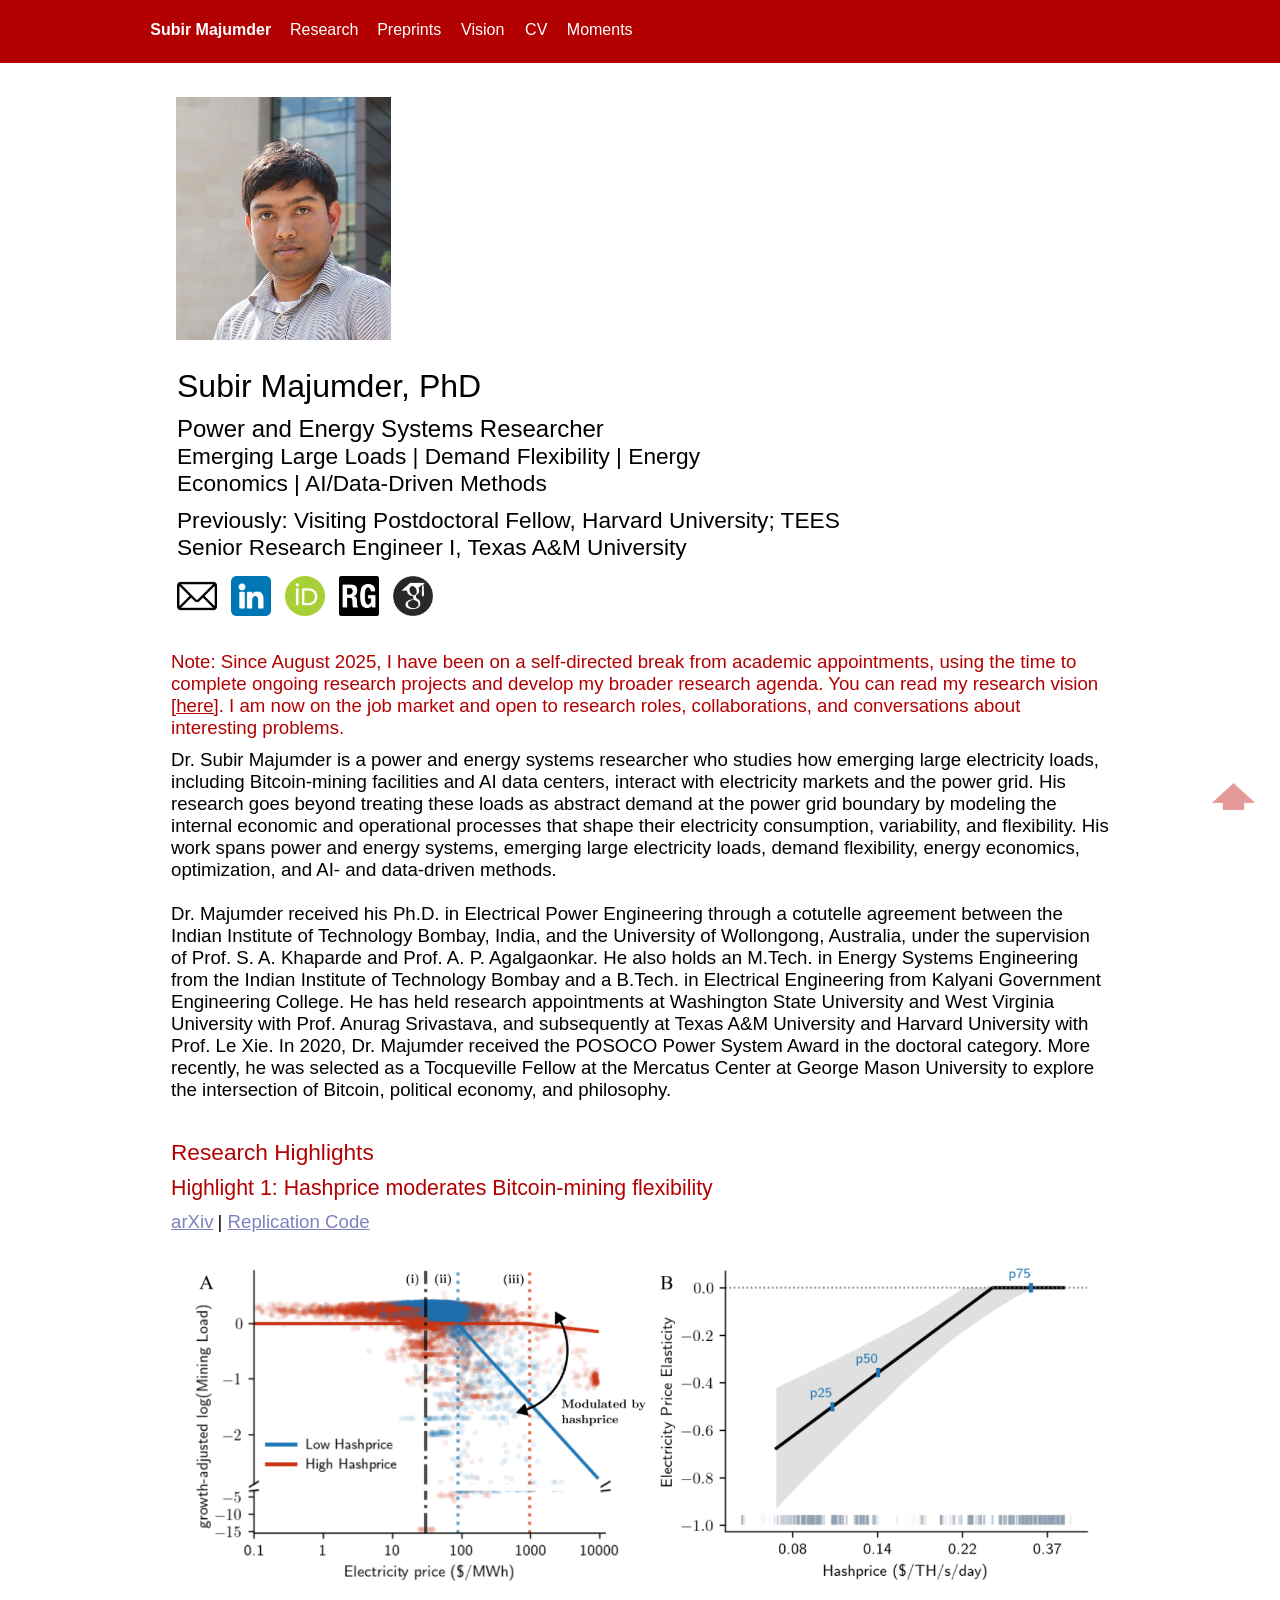
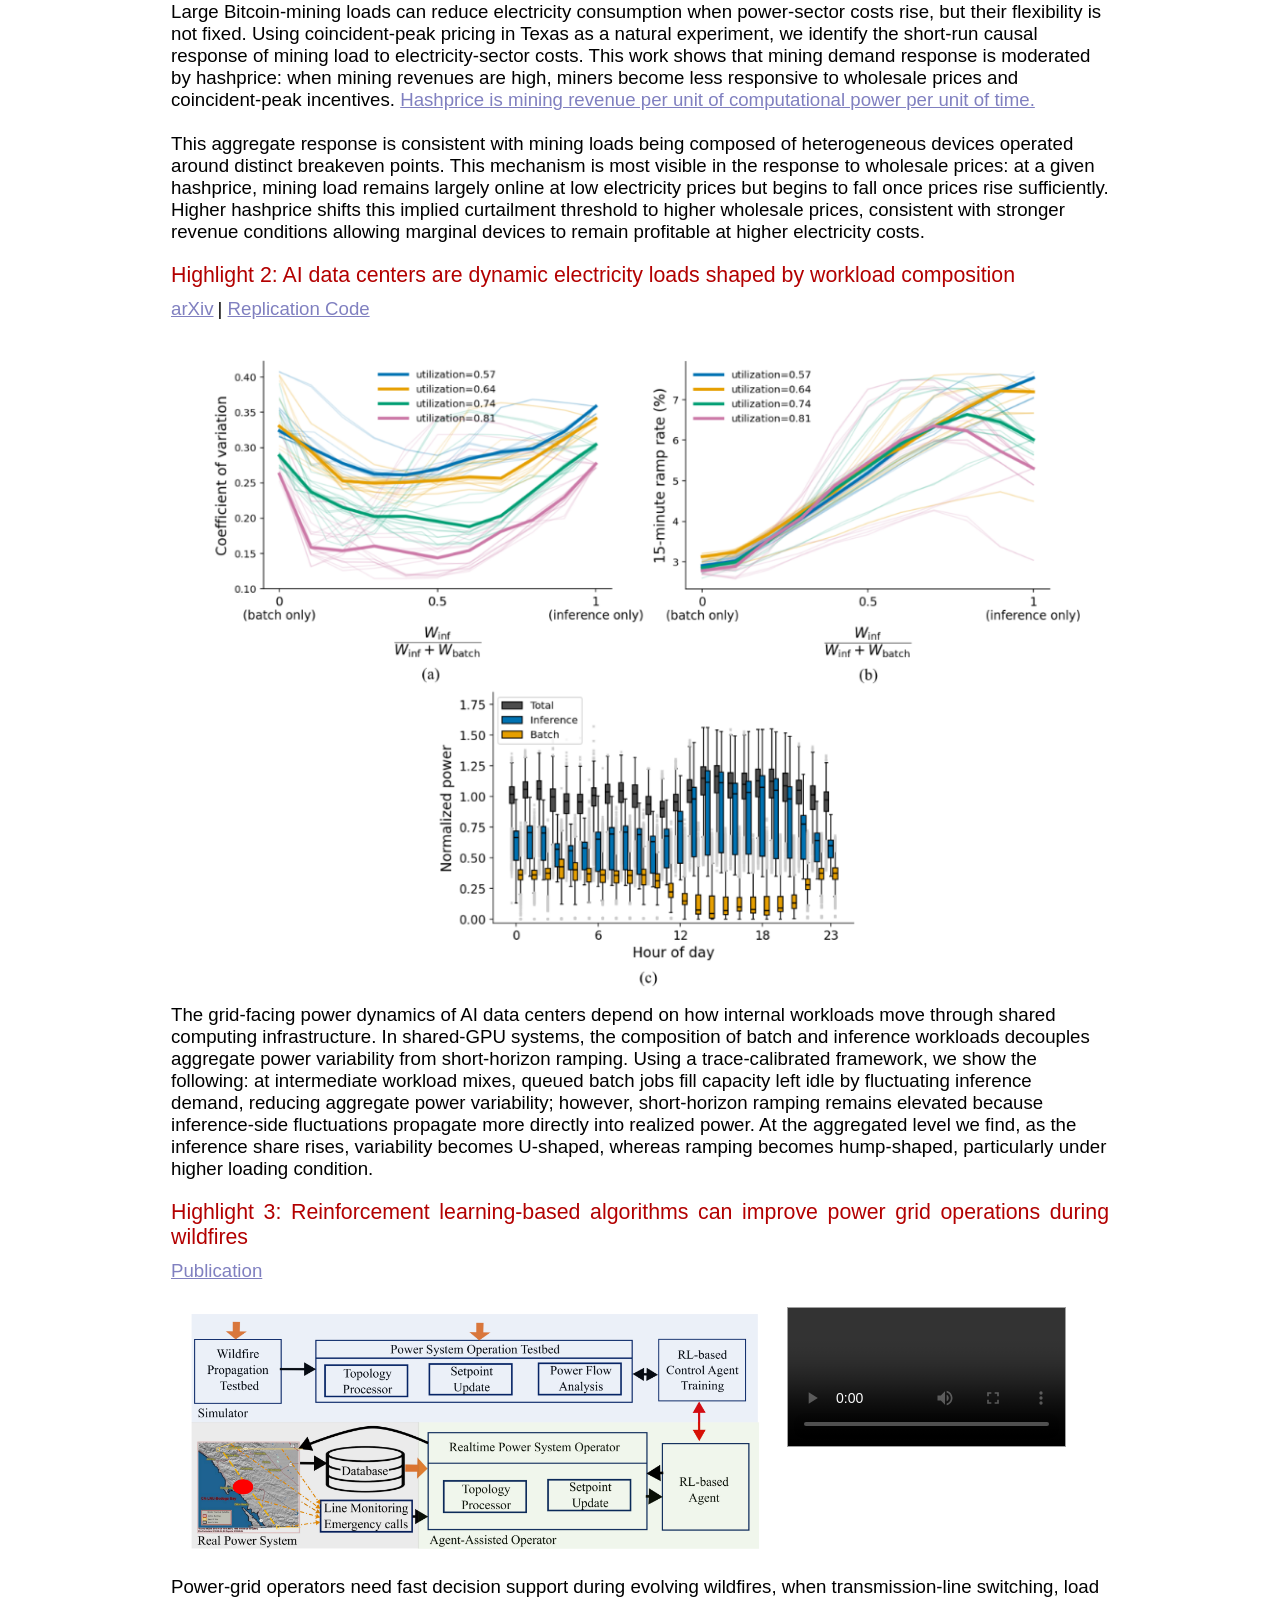
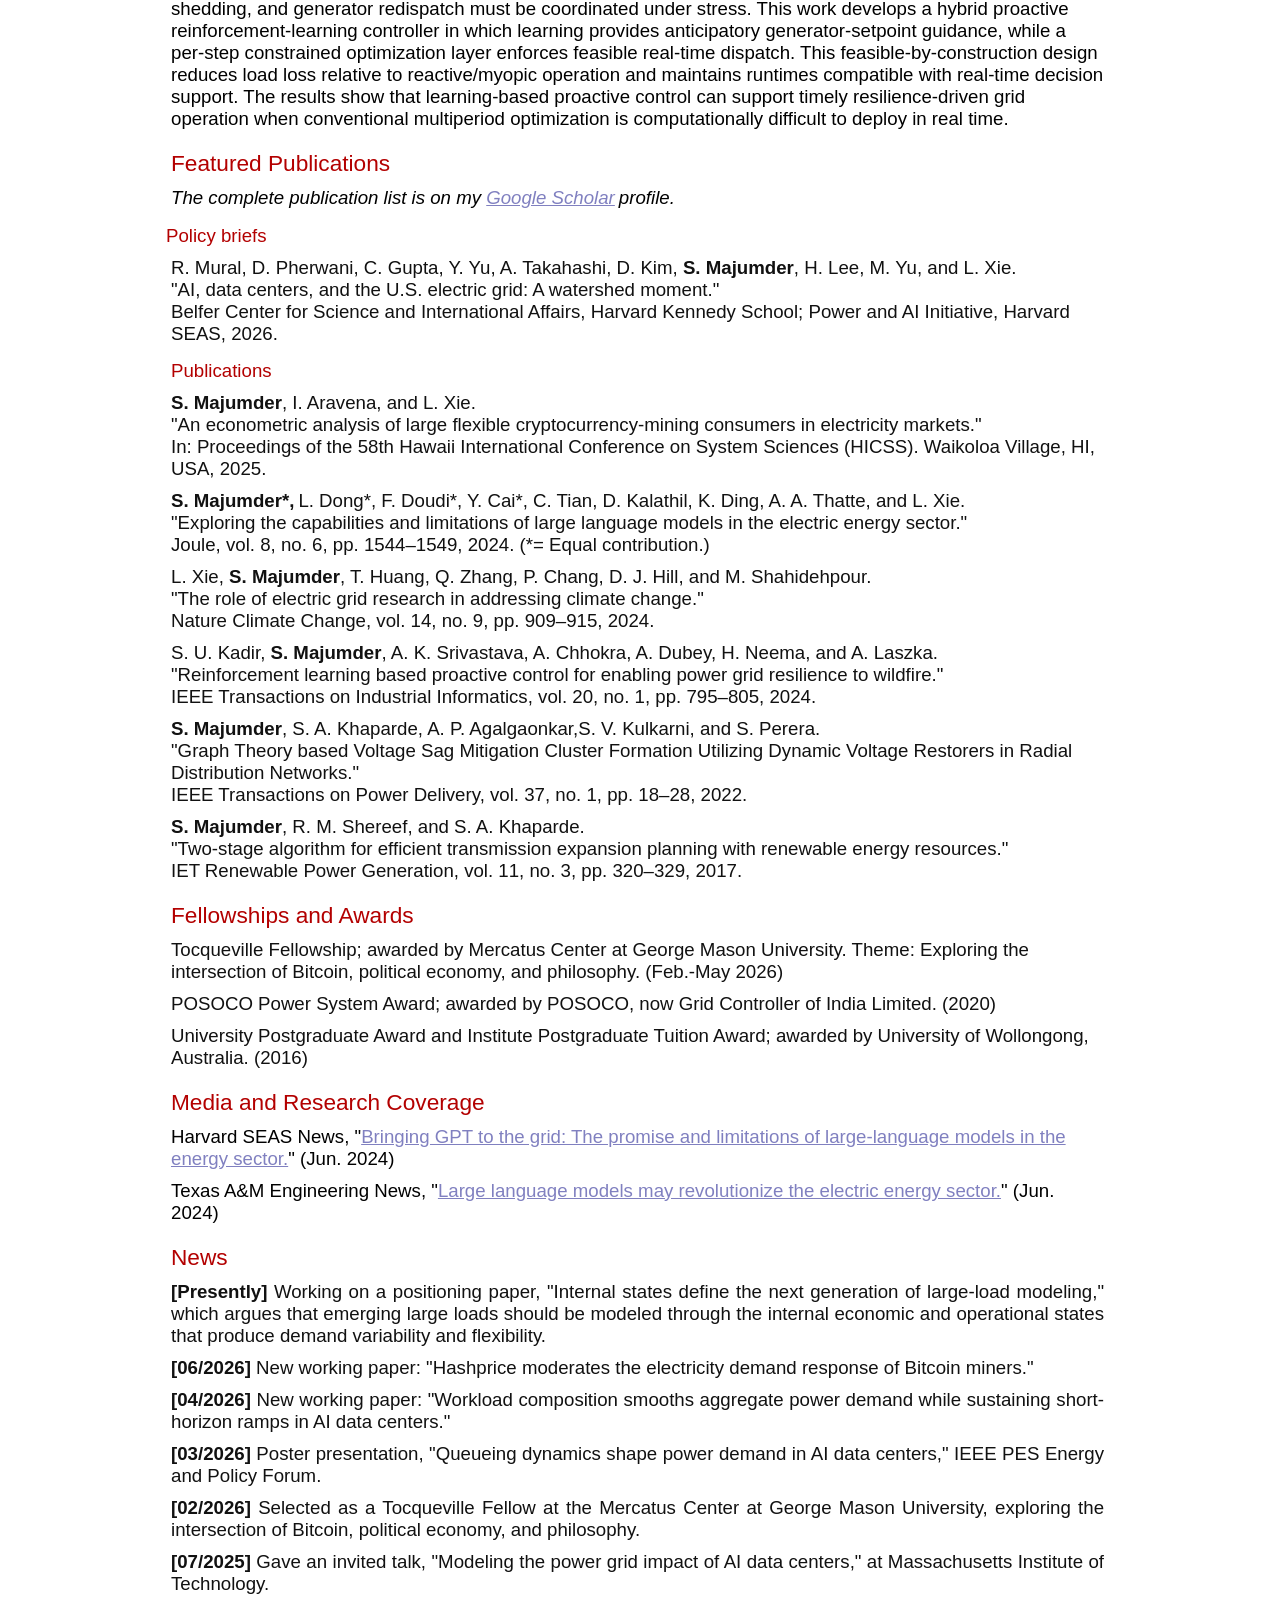
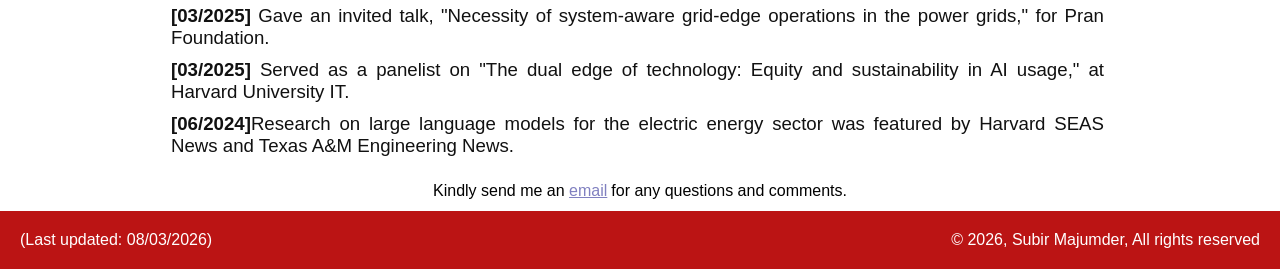
==== commit 0b9c7ffd: "Add files via upload" ====
--- a/index.html
+++ b/index.html
@@ -202,7 +202,7 @@
   <span class="textstyle11"> profile.</span>
 </div>
 </div></div></div>
-<div style="clear:both"></div></div></div><div id="container_26596a9f"><div id="container_26596a9f_padding" ><div class="textstyle1"><div id="container_3d361333"><div id="container_3d361333_padding" ><div class="textstyle12">  <span class="textstyle9">Policy briefs</span>
+<div style="clear:both"></div></div></div><div id="container_26596a9f"><div id="container_26596a9f_padding" ><div class="textstyle1"><div id="container_3d361333"><div id="container_3d361333_padding" ><div class="textstyle12">  <span class="textstyle9"> Policy briefs</span>
 </div>
 </div></div><div id="container_5eb5acf1"><div id="container_5eb5acf1_padding" ><div class="textstyle1">  <span class="textstyle13">R. Mural, D. Pherwani, C. Gupta, Y. Yu, A. Takahashi, D. Kim, </span>
 <span class="textstyle14">S. Majumder</span><span class="textstyle13">, H. Lee, M. Yu, and L. Xie.<br/></span><h3 id="heading_70a6854">&quot;AI, data centers, and the U.S. electric grid: A watershed moment.&quot;</h3>  <span class="textstyle13"><br/>Belfer Center for Science and International Affairs, Harvard Kennedy School; Power and AI Initiative, Harvard SEAS, 2026.<br/></span>
@@ -273,8 +273,6 @@
 </div></div></div>
 <div style="clear:both"></div></div></div></div>
 <div style="clear:both"></div></div></div>  </div>
-<div class="textstyle12">
-<span class="textstyle9">Policy briefs</span>  </div>
 <div class="textstyle1">
 <div id="container_2315a985"><div id="container_2315a985_padding" ><div class="textstyle1"><div id="container_5f1d6ae"><div id="container_5f1d6ae_padding" ><div class="textstyle1"><div id="container_6d072f31"><div id="container_6d072f31_padding" ><div class="textstyle1">  <span class="textstyle15">(Last updated: 08/03/2026)</span>
 </div>
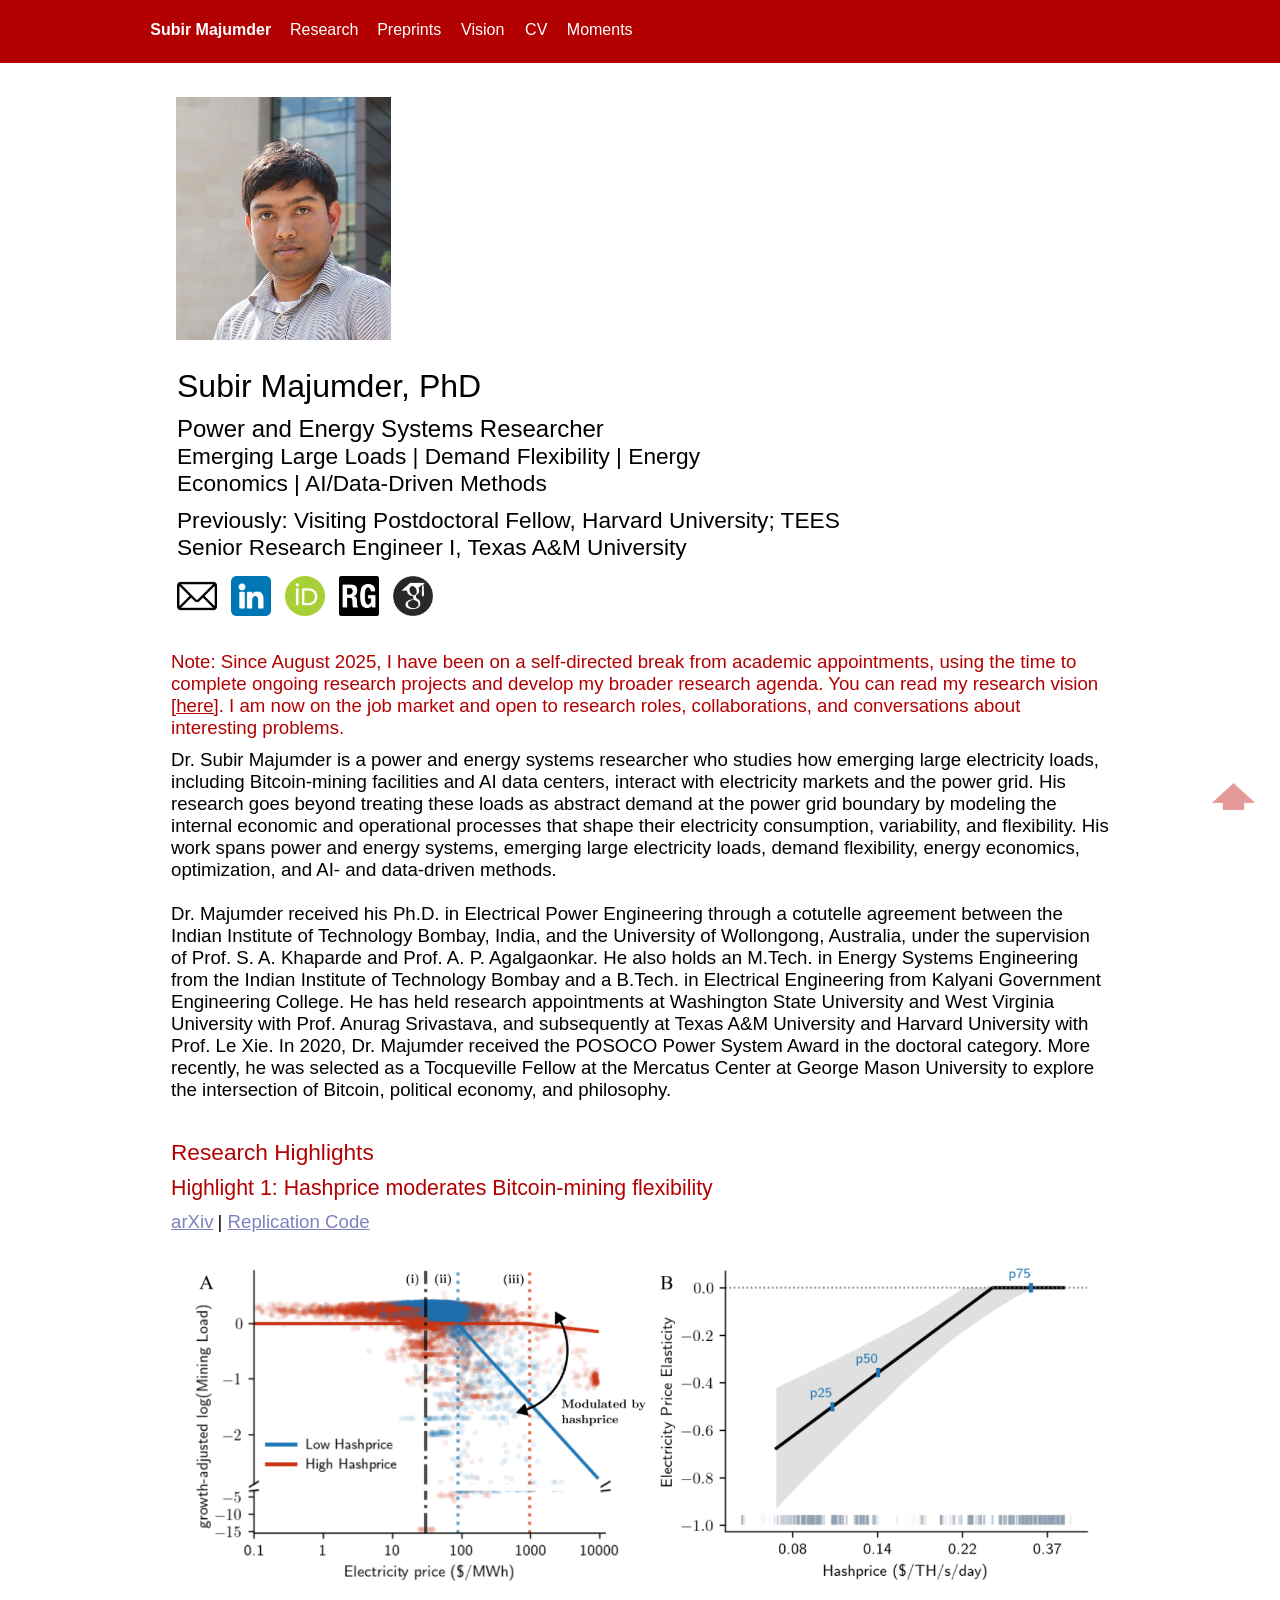
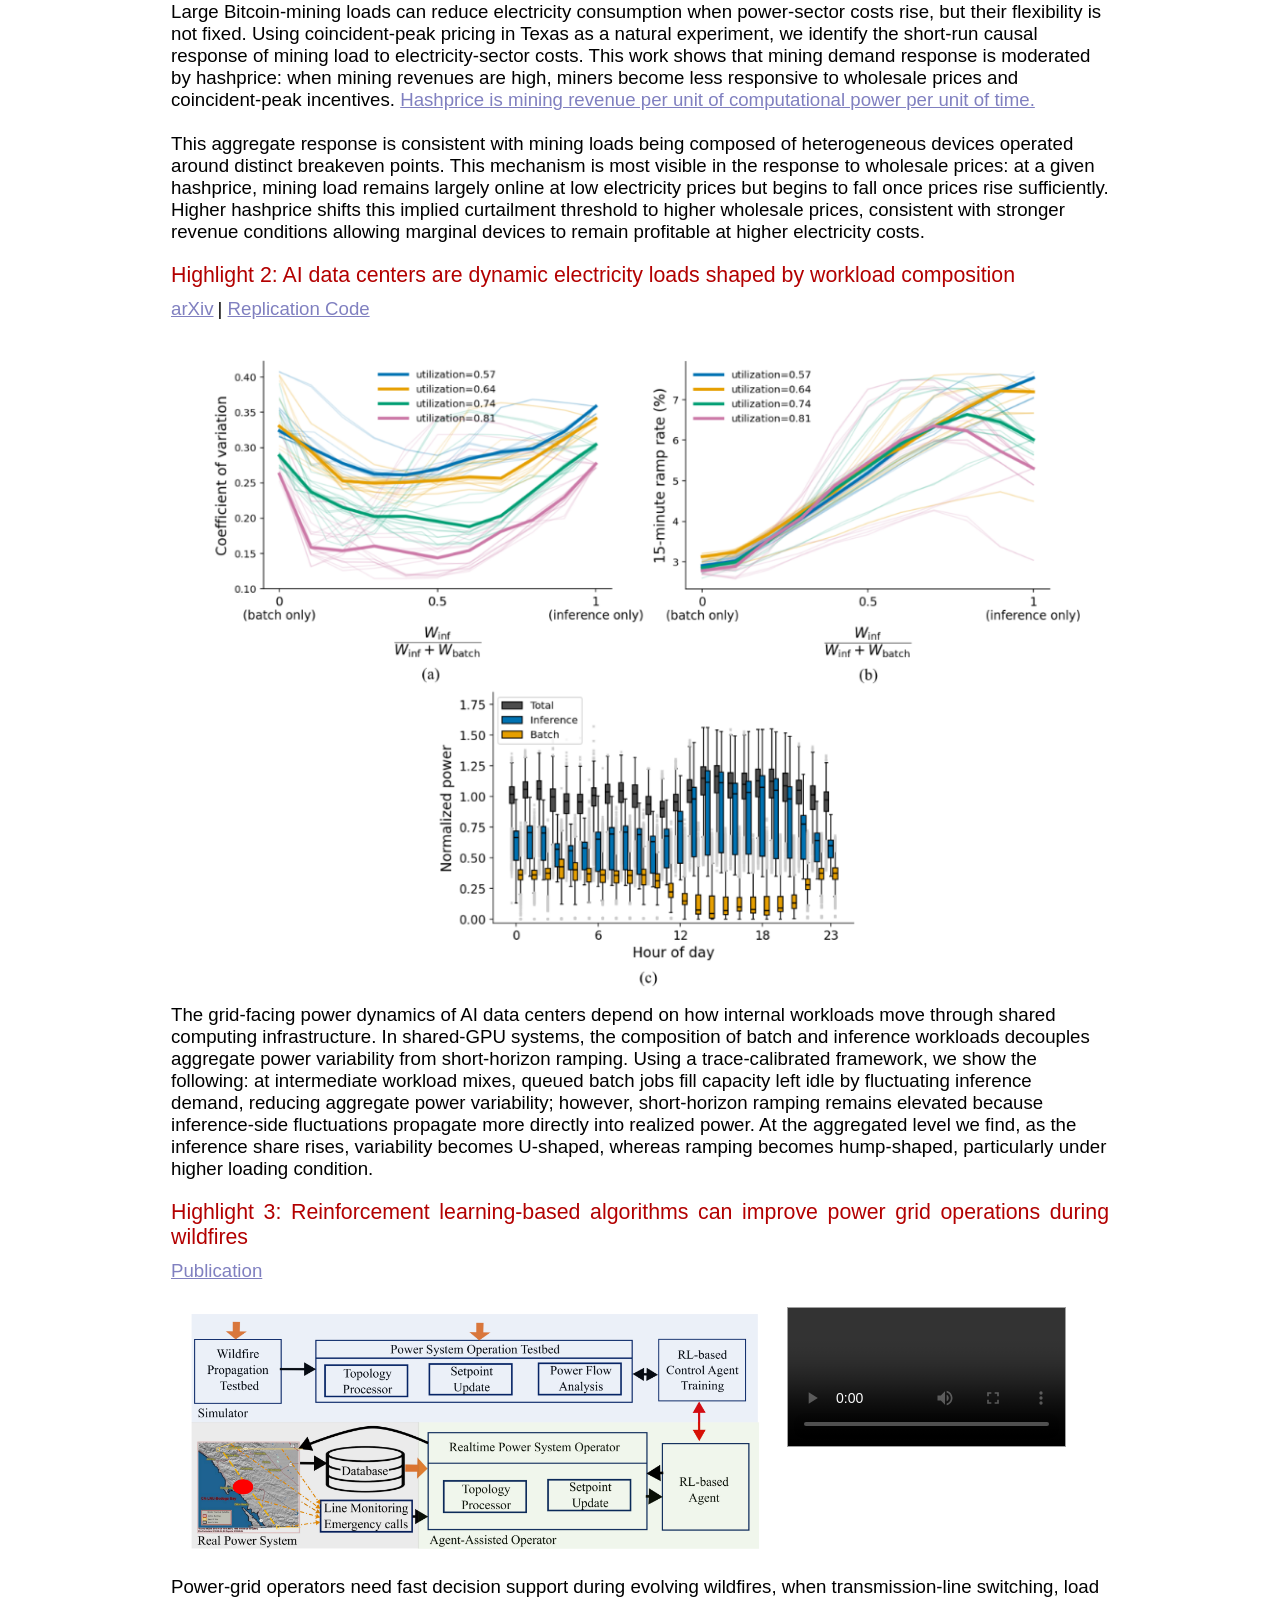
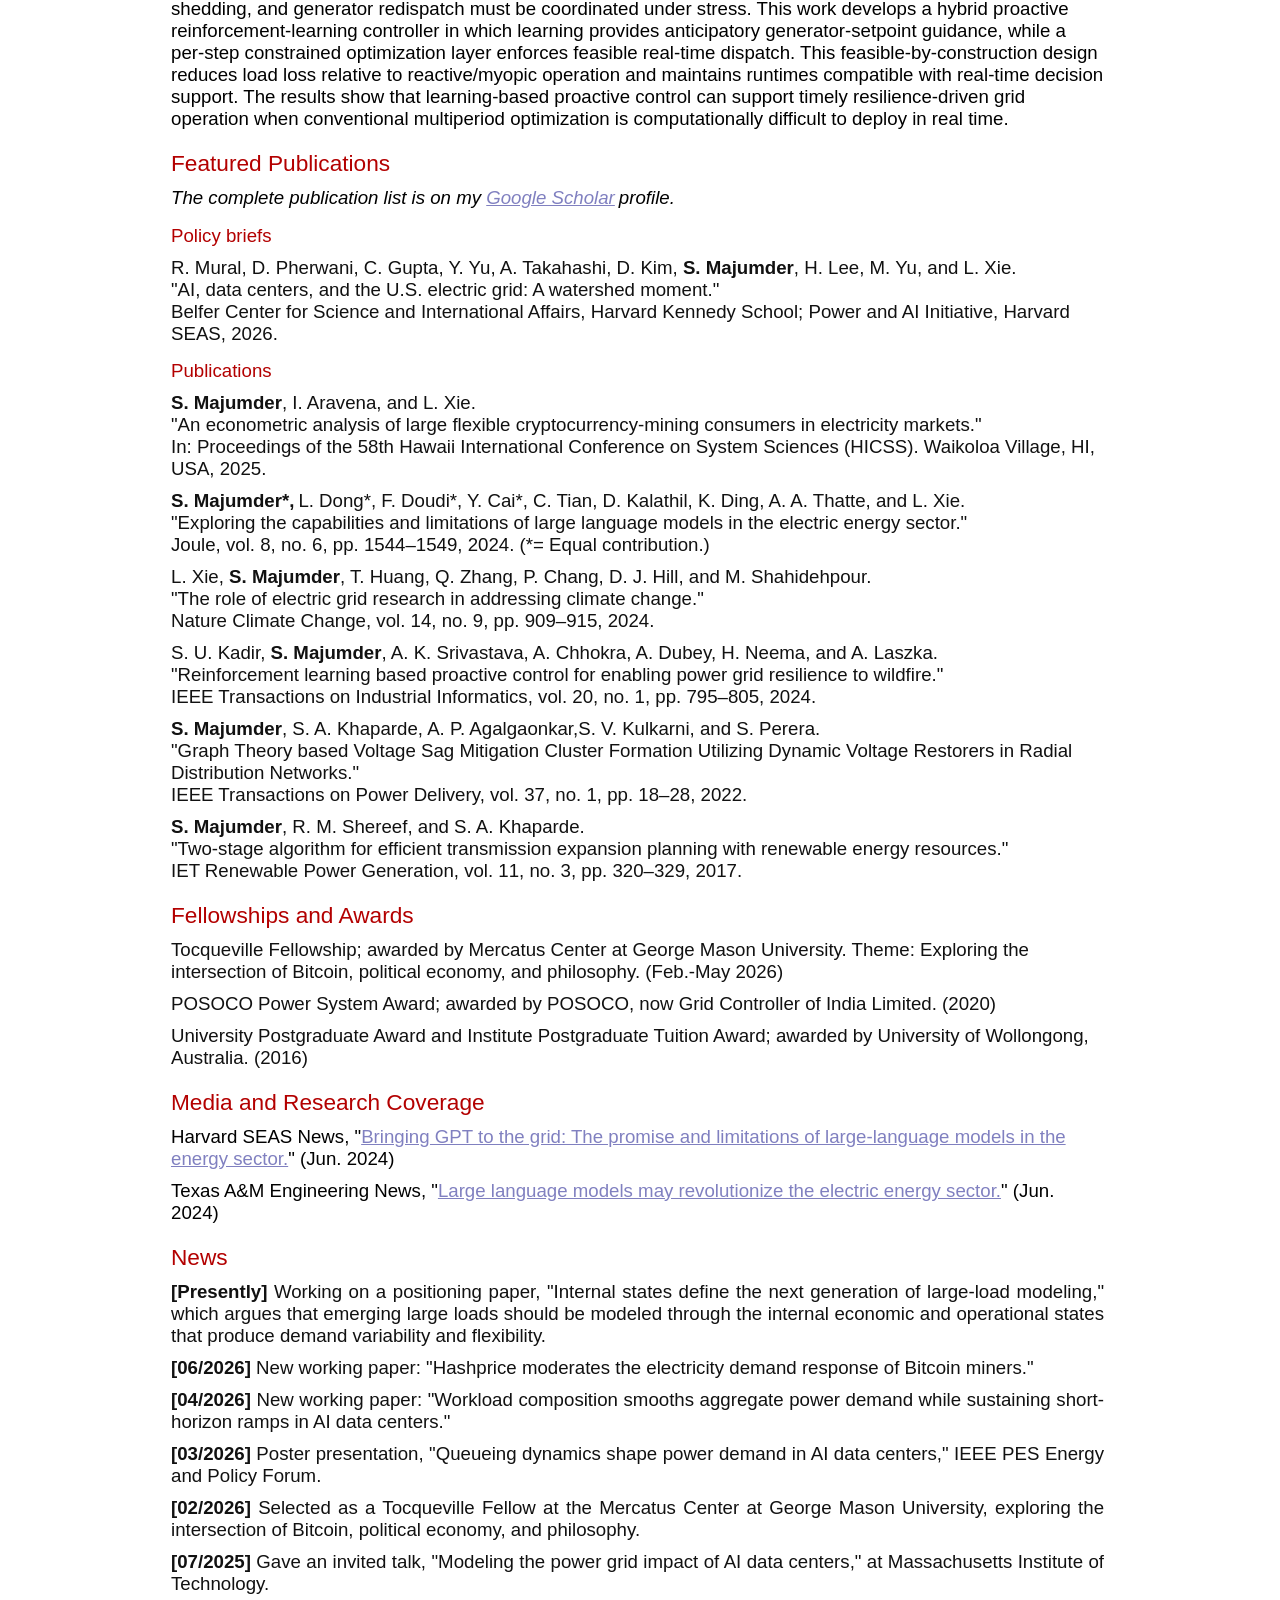
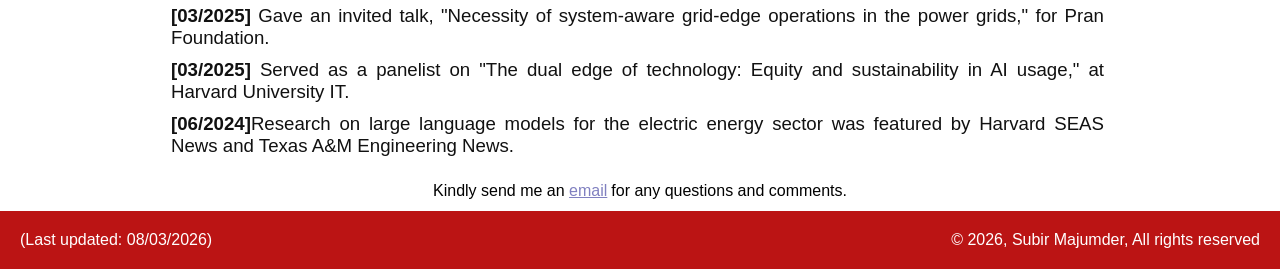
==== commit bc44fc81: "Add files via upload" ====
--- a/index.html
+++ b/index.html
@@ -59,7 +59,7 @@
 
 	<title>Subir Majumder | Power and Energy Systems Researcher</title>
 	<meta name="keywords" content="Subir Majumder, power systems, energy economics, emerging large loads, AI data centers, Bitcoin mining, demand flexibility, AI and data-driven methods, causal inference, power grid resilience, power system planning" />
-	<link rel="stylesheet" type="text/css" href="index_html.css?h=82d03dad">
+	<link rel="stylesheet" type="text/css" href="index_html.css?h=397247c6">
 </head>
 <body>
 <div class="textstyle1">
@@ -202,7 +202,7 @@
   <span class="textstyle11"> profile.</span>
 </div>
 </div></div></div>
-<div style="clear:both"></div></div></div><div id="container_26596a9f"><div id="container_26596a9f_padding" ><div class="textstyle1"><div id="container_3d361333"><div id="container_3d361333_padding" ><div class="textstyle12">  <span class="textstyle9"> Policy briefs</span>
+<div style="clear:both"></div></div></div><div id="container_26596a9f"><div id="container_26596a9f_padding" ><div class="textstyle1"><div id="container_3d361333"><div id="container_3d361333_padding" ><div class="textstyle12">  <span class="textstyle9">Policy briefs</span>
 </div>
 </div></div><div id="container_5eb5acf1"><div id="container_5eb5acf1_padding" ><div class="textstyle1">  <span class="textstyle13">R. Mural, D. Pherwani, C. Gupta, Y. Yu, A. Takahashi, D. Kim, </span>
 <span class="textstyle14">S. Majumder</span><span class="textstyle13">, H. Lee, M. Yu, and L. Xie.<br/></span><h3 id="heading_70a6854">&quot;AI, data centers, and the U.S. electric grid: A watershed moment.&quot;</h3>  <span class="textstyle13"><br/>Belfer Center for Science and International Affairs, Harvard Kennedy School; Power and AI Initiative, Harvard SEAS, 2026.<br/></span>
--- a/index_html.css
+++ b/index_html.css
@@ -152,7 +152,7 @@
 #container_26596a9f { vertical-align: top; position:relative; display: inline-block; width:100%; background:none;  }
 #container_26596a9f_padding { margin: 0px 5px 5px 5px; display: block;  }
 #container_3d361333 { vertical-align: top; position:relative; display: inline-block; width:100%; background:none;  }
-#container_3d361333_padding { margin: 5px 5px 5px 0px; display: block;  }
+#container_3d361333_padding { margin: 5px; display: block;  }
 .textstyle12 { text-align:justify; }
 #container_5eb5acf1 { vertical-align: top; position:relative; display: inline-block; width:100%; background:none;  }
 #container_5eb5acf1_padding { margin: 5px; display: block;  }
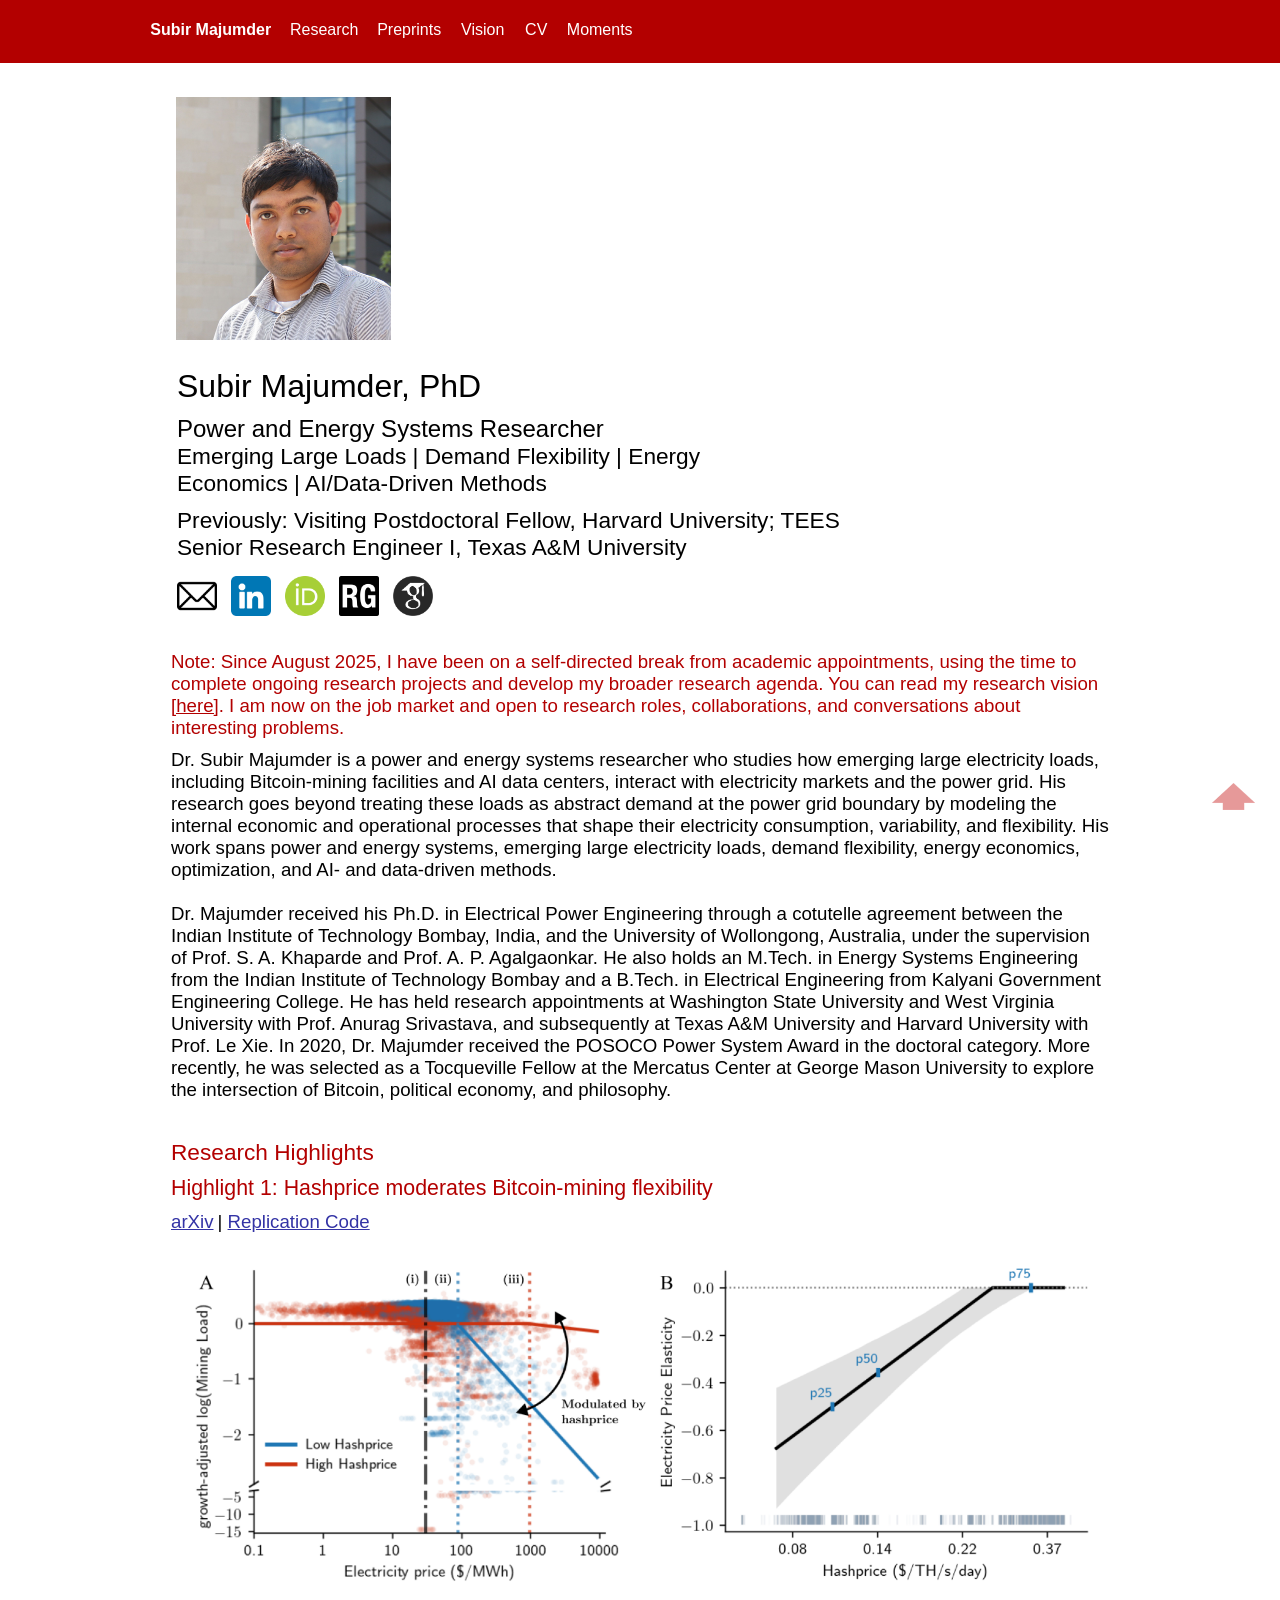
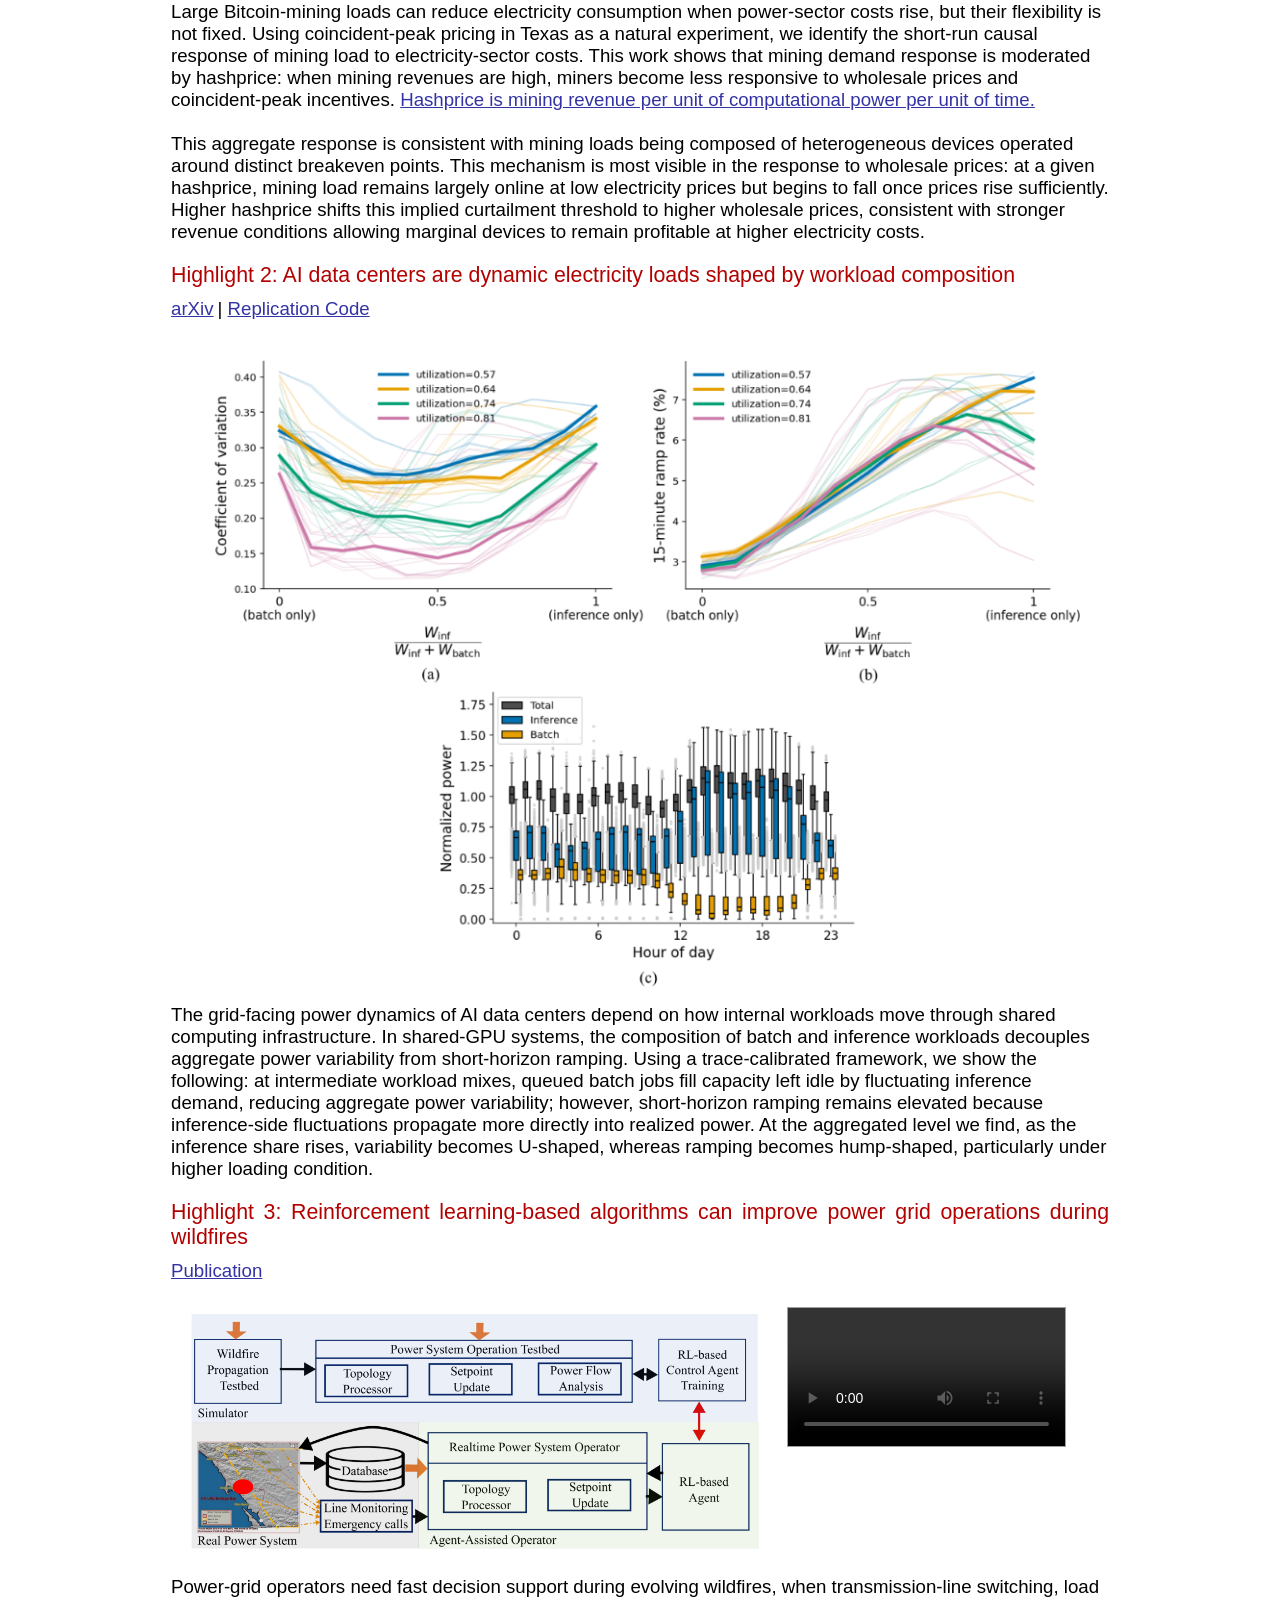
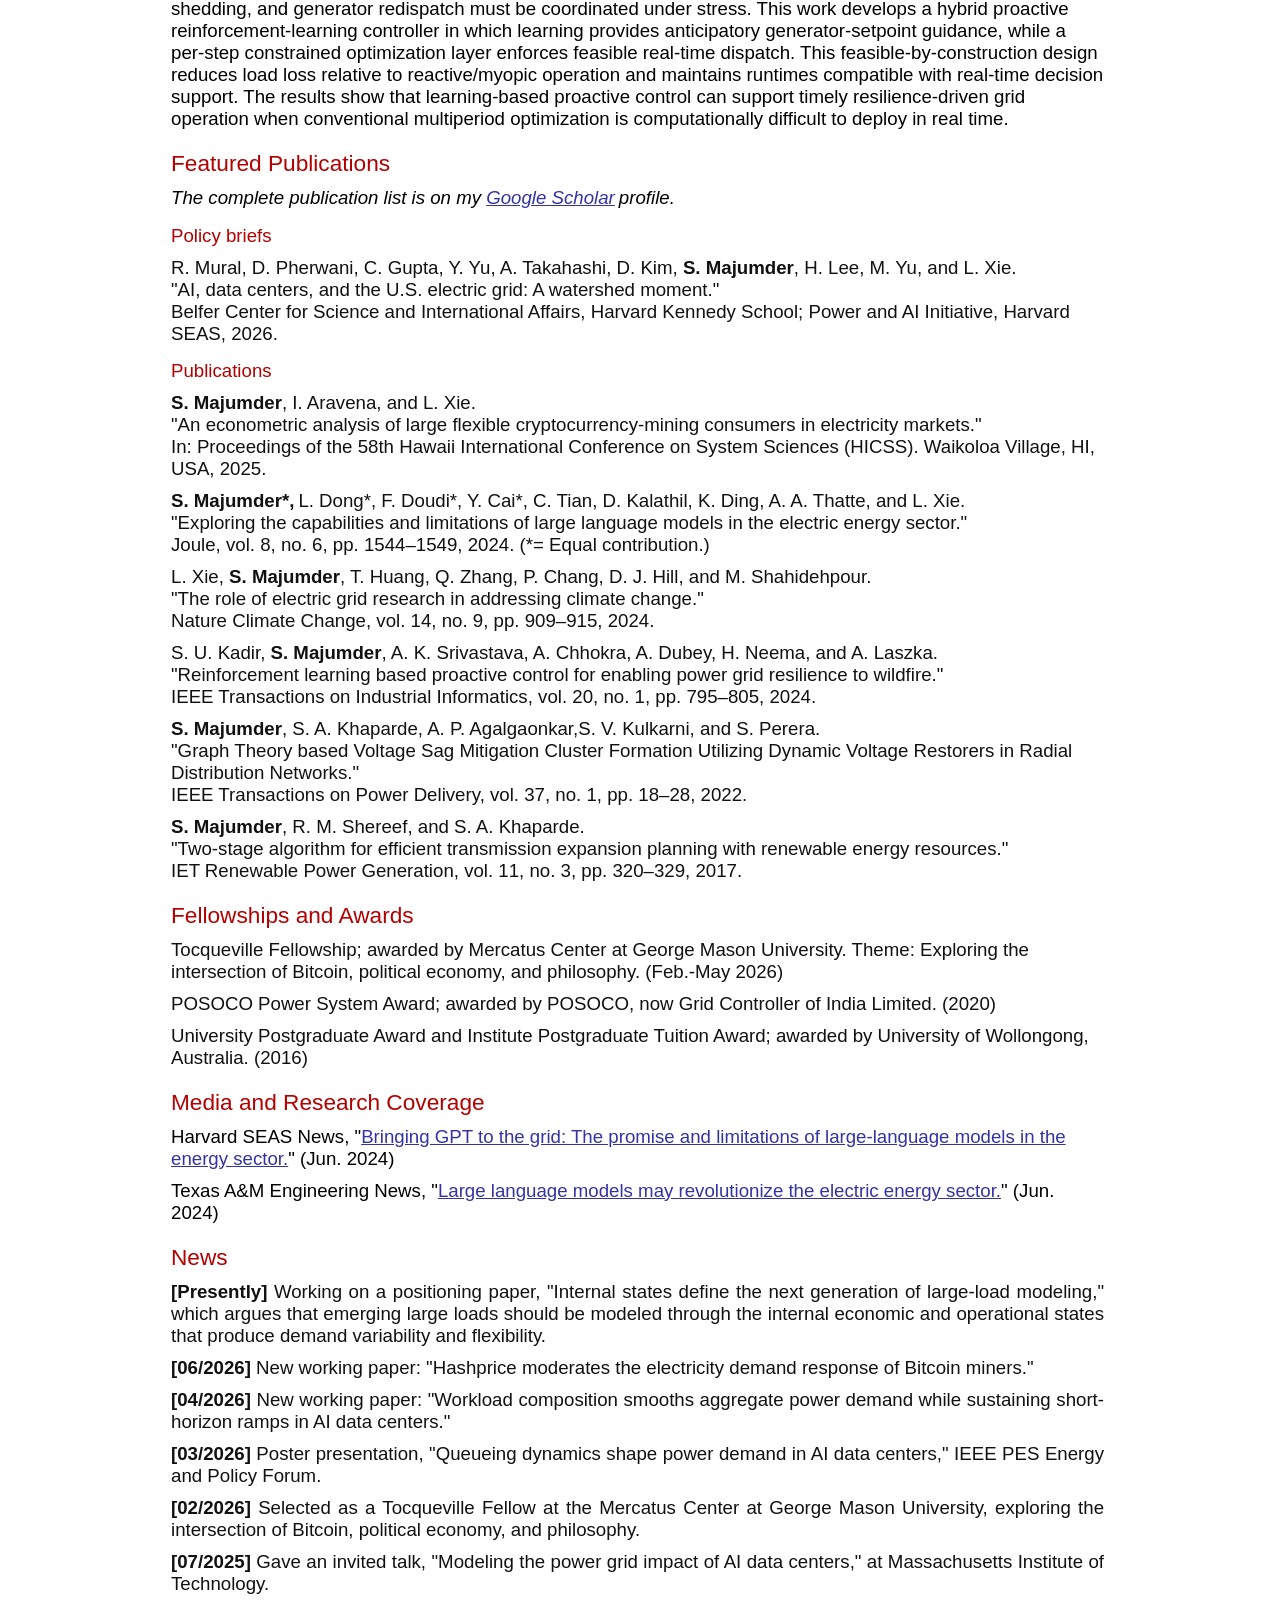
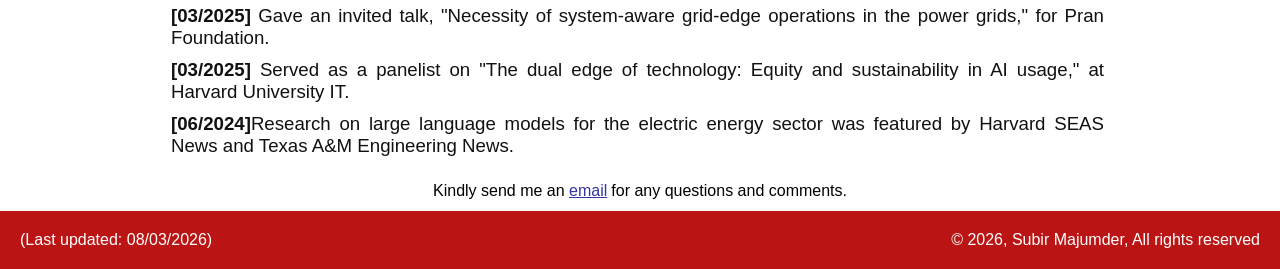
==== commit 6876d1d1: "Add files via upload" ====
--- a/index.html
+++ b/index.html
@@ -59,7 +59,7 @@
 
 	<title>Subir Majumder | Power and Energy Systems Researcher</title>
 	<meta name="keywords" content="Subir Majumder, power systems, energy economics, emerging large loads, AI data centers, Bitcoin mining, demand flexibility, AI and data-driven methods, causal inference, power grid resilience, power system planning" />
-	<link rel="stylesheet" type="text/css" href="index_html.css?h=397247c6">
+	<link rel="stylesheet" type="text/css" href="index_html.css?h=c008218a">
 </head>
 <body>
 <div class="textstyle1">
--- a/index_html.css
+++ b/index_html.css
@@ -1,9 +1,9 @@
 h1, h2, h3 { margin:0; padding:0; font-weight:normal; font-style:normal; }
-a { color:#5D5D9E; } 
-a:visited { color:#5D5D9E; } 
+a { color:#3333A5; } 
+a:visited { color:#3333A5; } 
 a:active { color:#5C615E; } 
 a:hover { color:#B2B3B4; } 
-		a.wsp1b8ee855{ color:#8080C0; text-decoration: underline} 
+		a.wsp1b8ee855{ color:#3333A5; text-decoration: underline} 
 		a.wsp1b8ee855:visited{ color:#0000FF; text-decoration: none} 
 		a.wsp1b8ee855:active{ color:#111111; text-decoration: none} 
 		a.wsp1b8ee855:hover{ color:#0000FF; text-decoration: underline} 
